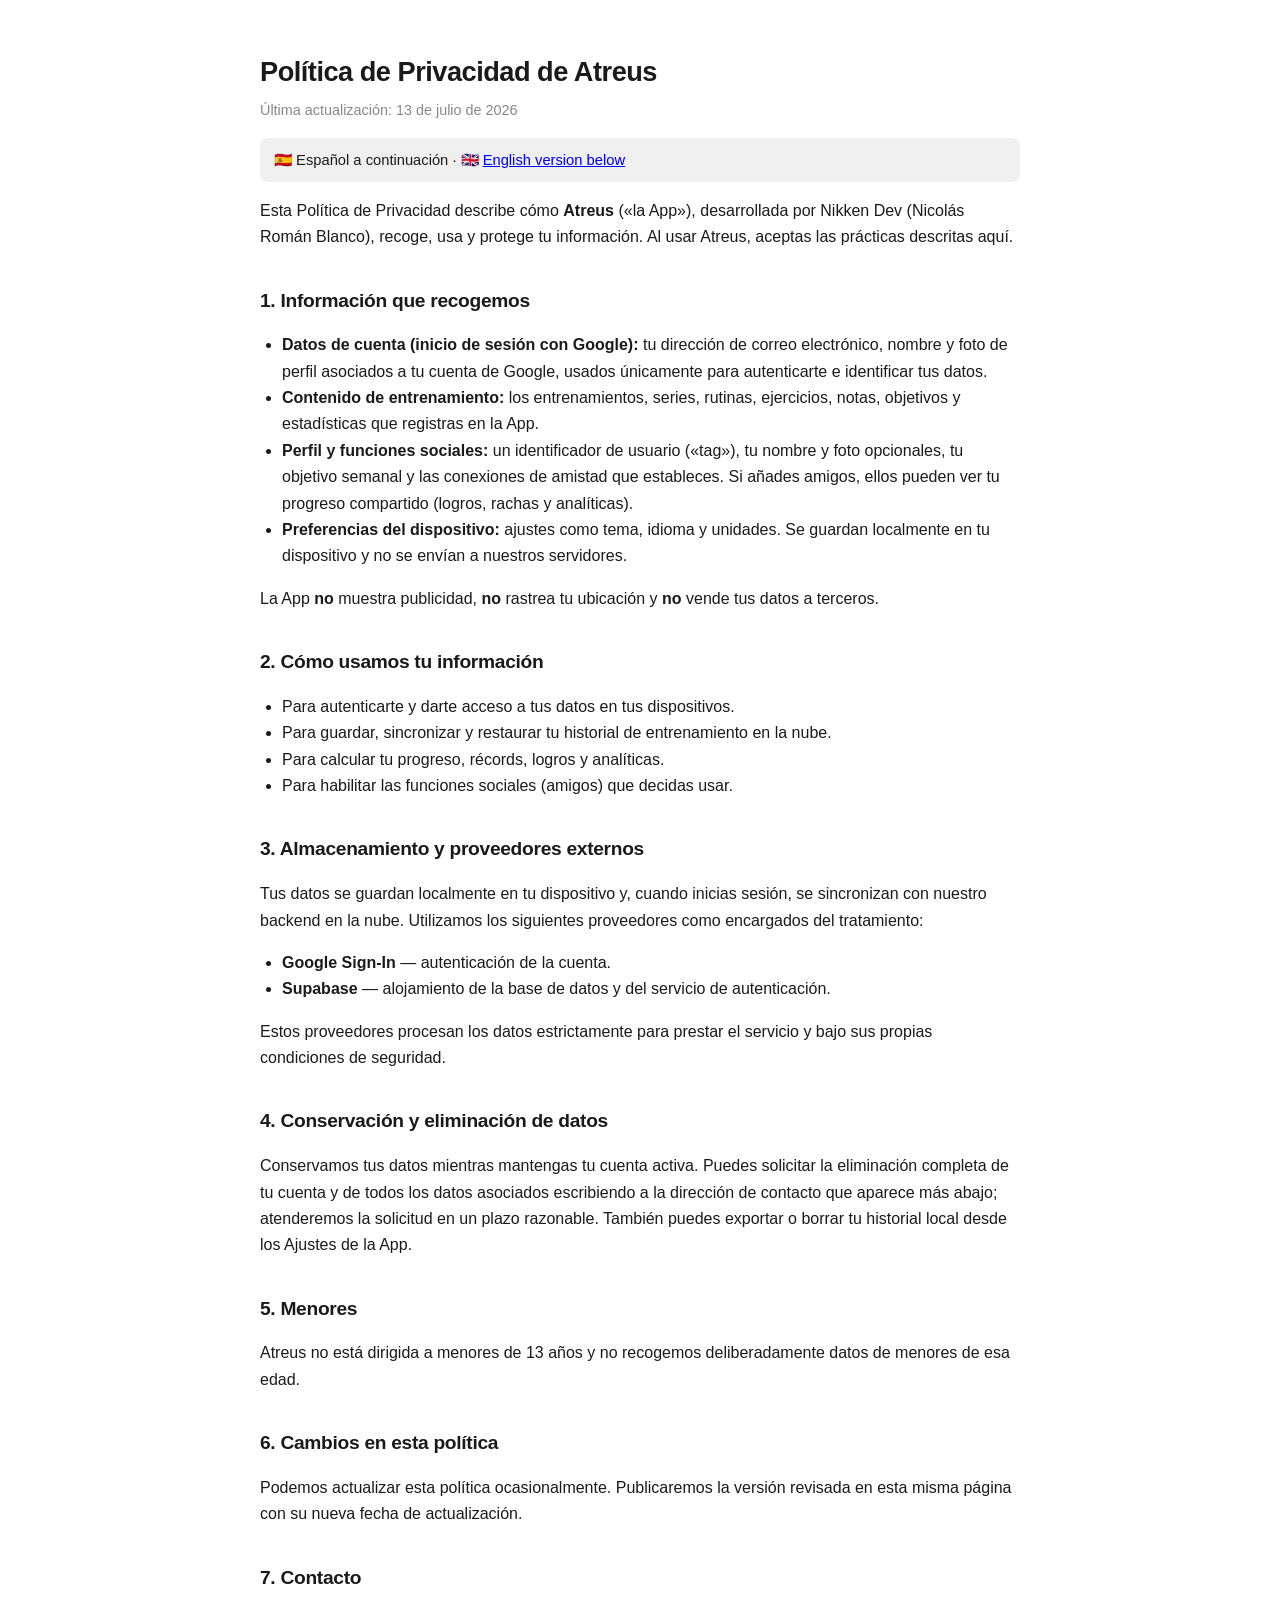
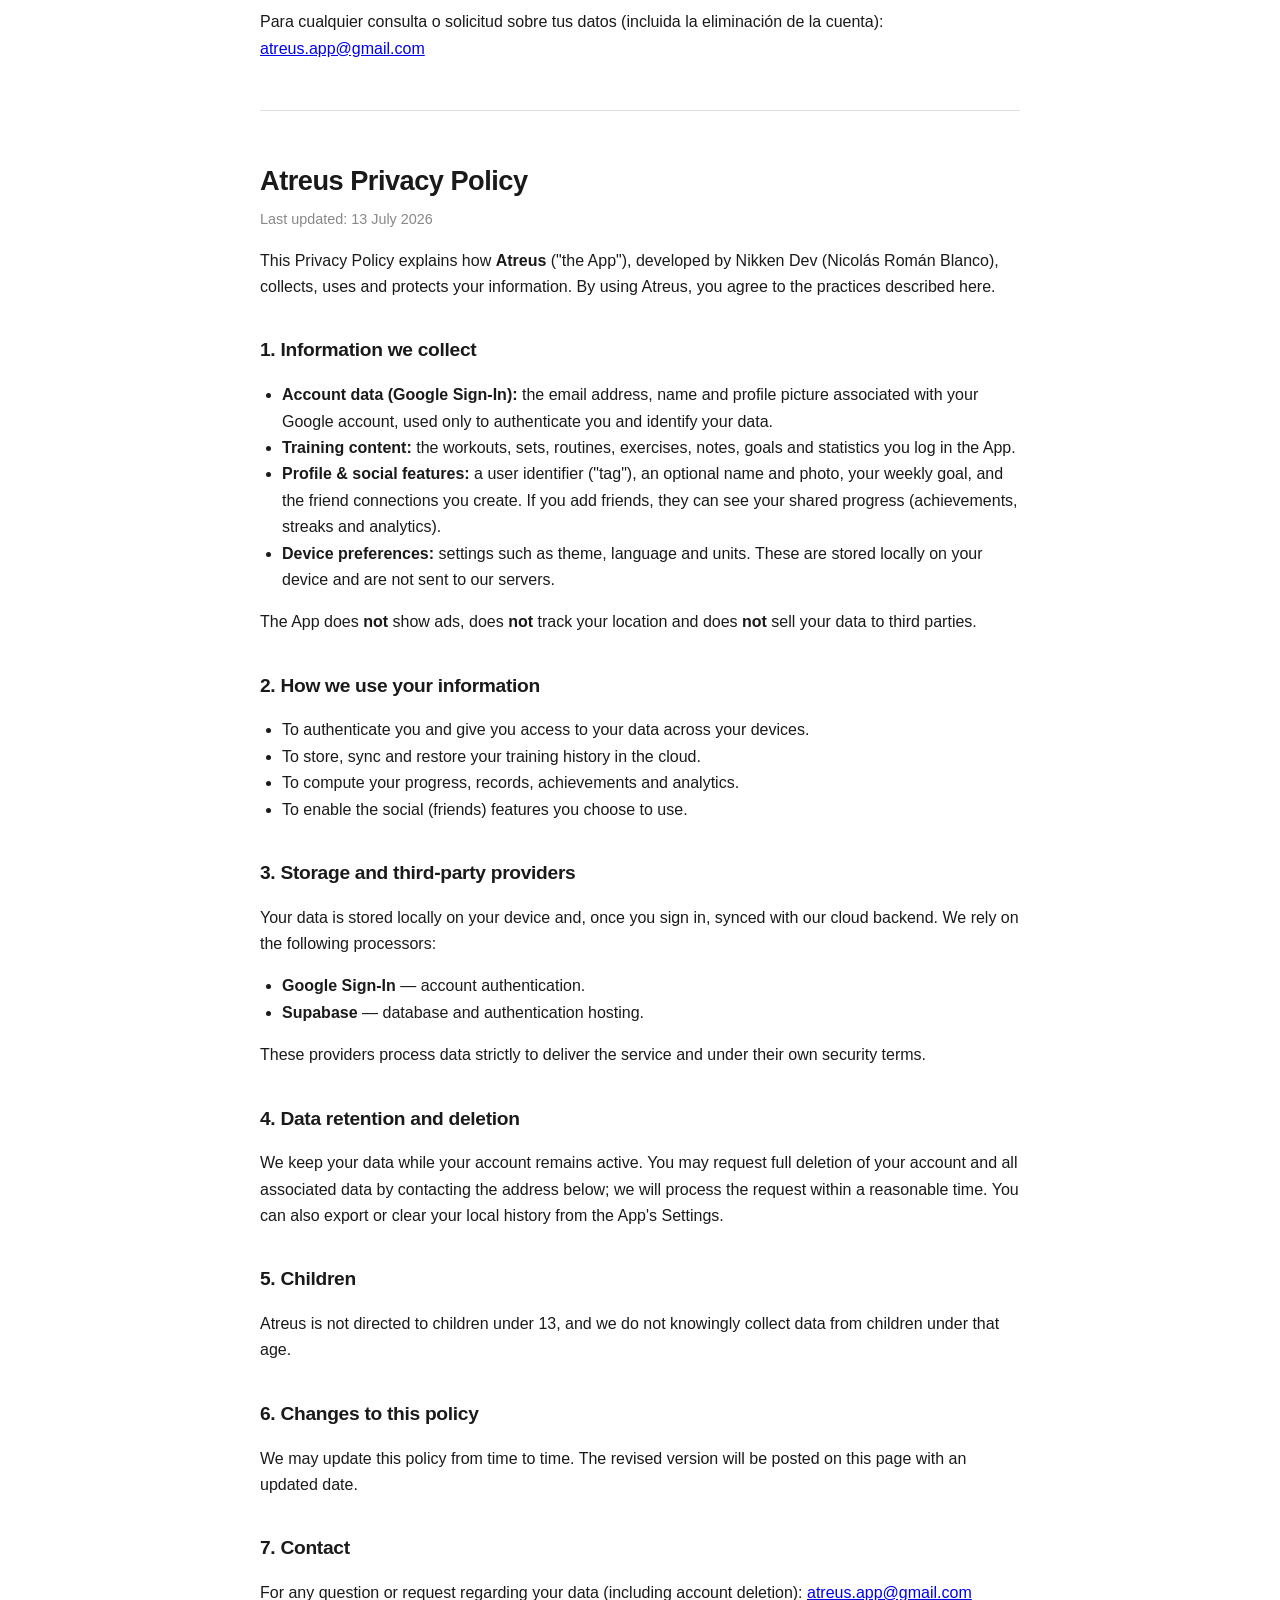
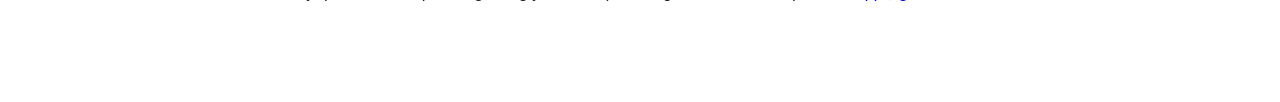
==== index.html @ 965fea2b "Add Atreus privacy policy Co-Authored-By: Claude Opus 4.8 <noreply@anthropic.com>" ====
<!DOCTYPE html>
<html lang="es">
<head>
<meta charset="utf-8">
<meta name="viewport" content="width=device-width, initial-scale=1">
<title>Atreus — Política de Privacidad / Privacy Policy</title>
<style>
  :root { color-scheme: light dark; }
  body {
    font-family: -apple-system, BlinkMacSystemFont, "Segoe UI", Roboto, Helvetica, Arial, sans-serif;
    max-width: 760px; margin: 0 auto; padding: 32px 20px 80px;
    line-height: 1.65; color: #1a1a1a; background: #ffffff;
  }
  @media (prefers-color-scheme: dark) {
    body { color: #e6e6e6; background: #141414; }
    a { color: #7ab8ff; }
    hr { border-color: #333; }
  }
  h1 { font-size: 1.7rem; letter-spacing: -0.5px; margin-bottom: 4px; }
  h2 { font-size: 1.2rem; margin-top: 34px; letter-spacing: -0.3px; }
  .meta { color: #888; font-size: 0.9rem; margin-top: 0; }
  .lang-note { background: rgba(127,127,127,0.12); padding: 10px 14px; border-radius: 8px; font-size: 0.92rem; }
  hr { border: none; border-top: 1px solid #e2e2e2; margin: 48px 0; }
  ul { padding-left: 22px; }
  code { background: rgba(127,127,127,0.15); padding: 1px 5px; border-radius: 4px; font-size: 0.9em; }
</style>
</head>
<body>

<!-- ================= ESPAÑOL ================= -->
<h1>Política de Privacidad de Atreus</h1>
<p class="meta">Última actualización: 13 de julio de 2026</p>

<p class="lang-note">🇪🇸 Español a continuación · 🇬🇧 <a href="#english">English version below</a></p>

<p>Esta Política de Privacidad describe cómo <strong>Atreus</strong> («la App»), desarrollada por
Nikken Dev (Nicolás Román Blanco), recoge, usa y protege tu información. Al usar Atreus, aceptas
las prácticas descritas aquí.</p>

<h2>1. Información que recogemos</h2>
<ul>
  <li><strong>Datos de cuenta (inicio de sesión con Google):</strong> tu dirección de correo electrónico,
      nombre y foto de perfil asociados a tu cuenta de Google, usados únicamente para autenticarte
      e identificar tus datos.</li>
  <li><strong>Contenido de entrenamiento:</strong> los entrenamientos, series, rutinas, ejercicios,
      notas, objetivos y estadísticas que registras en la App.</li>
  <li><strong>Perfil y funciones sociales:</strong> un identificador de usuario («tag»), tu nombre y foto
      opcionales, tu objetivo semanal y las conexiones de amistad que estableces. Si añades amigos,
      ellos pueden ver tu progreso compartido (logros, rachas y analíticas).</li>
  <li><strong>Preferencias del dispositivo:</strong> ajustes como tema, idioma y unidades. Se guardan
      localmente en tu dispositivo y no se envían a nuestros servidores.</li>
</ul>
<p>La App <strong>no</strong> muestra publicidad, <strong>no</strong> rastrea tu ubicación y <strong>no</strong>
vende tus datos a terceros.</p>

<h2>2. Cómo usamos tu información</h2>
<ul>
  <li>Para autenticarte y darte acceso a tus datos en tus dispositivos.</li>
  <li>Para guardar, sincronizar y restaurar tu historial de entrenamiento en la nube.</li>
  <li>Para calcular tu progreso, récords, logros y analíticas.</li>
  <li>Para habilitar las funciones sociales (amigos) que decidas usar.</li>
</ul>

<h2>3. Almacenamiento y proveedores externos</h2>
<p>Tus datos se guardan localmente en tu dispositivo y, cuando inicias sesión, se sincronizan con
nuestro backend en la nube. Utilizamos los siguientes proveedores como encargados del tratamiento:</p>
<ul>
  <li><strong>Google Sign-In</strong> — autenticación de la cuenta.</li>
  <li><strong>Supabase</strong> — alojamiento de la base de datos y del servicio de autenticación.</li>
</ul>
<p>Estos proveedores procesan los datos estrictamente para prestar el servicio y bajo sus propias
condiciones de seguridad.</p>

<h2>4. Conservación y eliminación de datos</h2>
<p>Conservamos tus datos mientras mantengas tu cuenta activa. Puedes solicitar la eliminación completa
de tu cuenta y de todos los datos asociados escribiendo a la dirección de contacto que aparece más abajo;
atenderemos la solicitud en un plazo razonable. También puedes exportar o borrar tu historial local
desde los Ajustes de la App.</p>

<h2>5. Menores</h2>
<p>Atreus no está dirigida a menores de 13 años y no recogemos deliberadamente datos de menores de esa edad.</p>

<h2>6. Cambios en esta política</h2>
<p>Podemos actualizar esta política ocasionalmente. Publicaremos la versión revisada en esta misma
página con su nueva fecha de actualización.</p>

<h2>7. Contacto</h2>
<p>Para cualquier consulta o solicitud sobre tus datos (incluida la eliminación de la cuenta):
<a href="mailto:atreus.app@gmail.com">atreus.app@gmail.com</a></p>

<hr>

<!-- ================= ENGLISH ================= -->
<h1 id="english">Atreus Privacy Policy</h1>
<p class="meta">Last updated: 13 July 2026</p>

<p>This Privacy Policy explains how <strong>Atreus</strong> ("the App"), developed by
Nikken Dev (Nicolás Román Blanco), collects, uses and protects your information. By using Atreus,
you agree to the practices described here.</p>

<h2>1. Information we collect</h2>
<ul>
  <li><strong>Account data (Google Sign-In):</strong> the email address, name and profile picture
      associated with your Google account, used only to authenticate you and identify your data.</li>
  <li><strong>Training content:</strong> the workouts, sets, routines, exercises, notes, goals and
      statistics you log in the App.</li>
  <li><strong>Profile &amp; social features:</strong> a user identifier ("tag"), an optional name and photo,
      your weekly goal, and the friend connections you create. If you add friends, they can see your
      shared progress (achievements, streaks and analytics).</li>
  <li><strong>Device preferences:</strong> settings such as theme, language and units. These are stored
      locally on your device and are not sent to our servers.</li>
</ul>
<p>The App does <strong>not</strong> show ads, does <strong>not</strong> track your location and does
<strong>not</strong> sell your data to third parties.</p>

<h2>2. How we use your information</h2>
<ul>
  <li>To authenticate you and give you access to your data across your devices.</li>
  <li>To store, sync and restore your training history in the cloud.</li>
  <li>To compute your progress, records, achievements and analytics.</li>
  <li>To enable the social (friends) features you choose to use.</li>
</ul>

<h2>3. Storage and third-party providers</h2>
<p>Your data is stored locally on your device and, once you sign in, synced with our cloud backend.
We rely on the following processors:</p>
<ul>
  <li><strong>Google Sign-In</strong> — account authentication.</li>
  <li><strong>Supabase</strong> — database and authentication hosting.</li>
</ul>
<p>These providers process data strictly to deliver the service and under their own security terms.</p>

<h2>4. Data retention and deletion</h2>
<p>We keep your data while your account remains active. You may request full deletion of your account
and all associated data by contacting the address below; we will process the request within a reasonable
time. You can also export or clear your local history from the App's Settings.</p>

<h2>5. Children</h2>
<p>Atreus is not directed to children under 13, and we do not knowingly collect data from children under that age.</p>

<h2>6. Changes to this policy</h2>
<p>We may update this policy from time to time. The revised version will be posted on this page with an
updated date.</p>

<h2>7. Contact</h2>
<p>For any question or request regarding your data (including account deletion):
<a href="mailto:atreus.app@gmail.com">atreus.app@gmail.com</a></p>

</body>
</html>
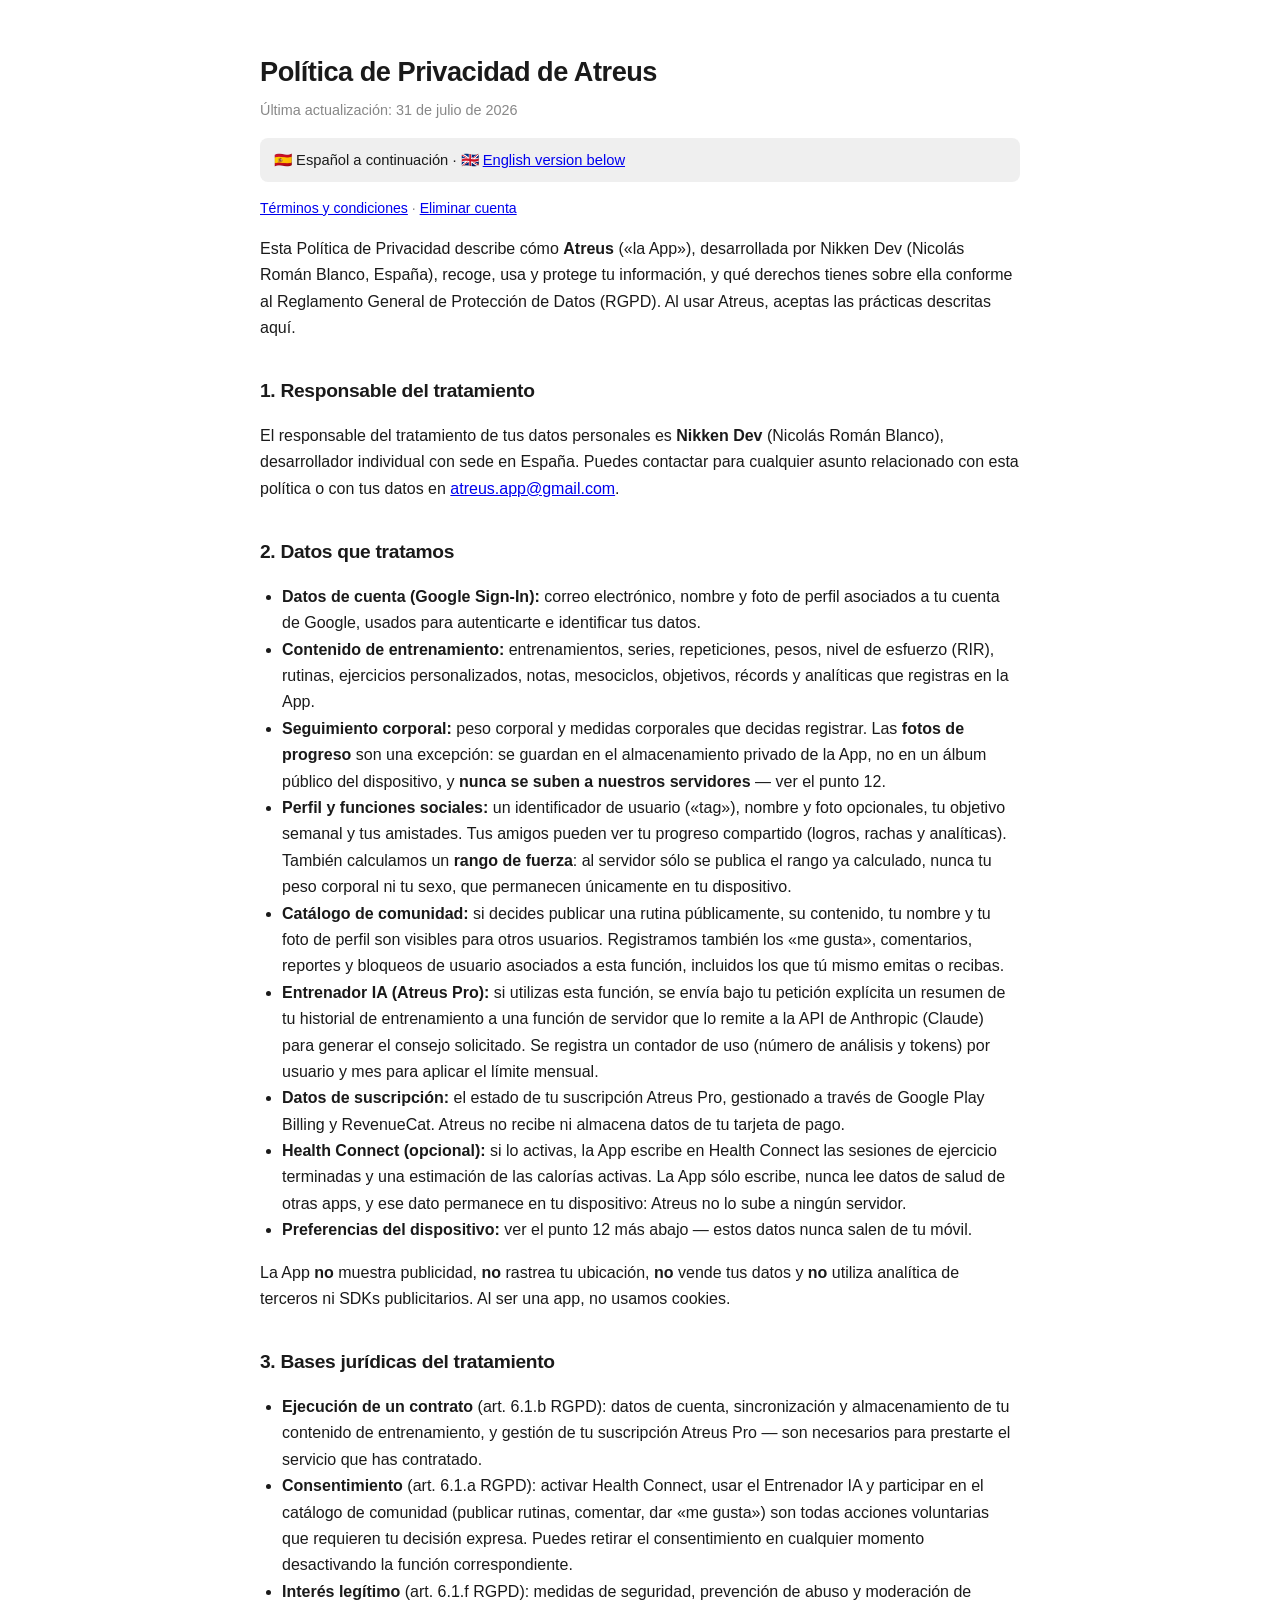
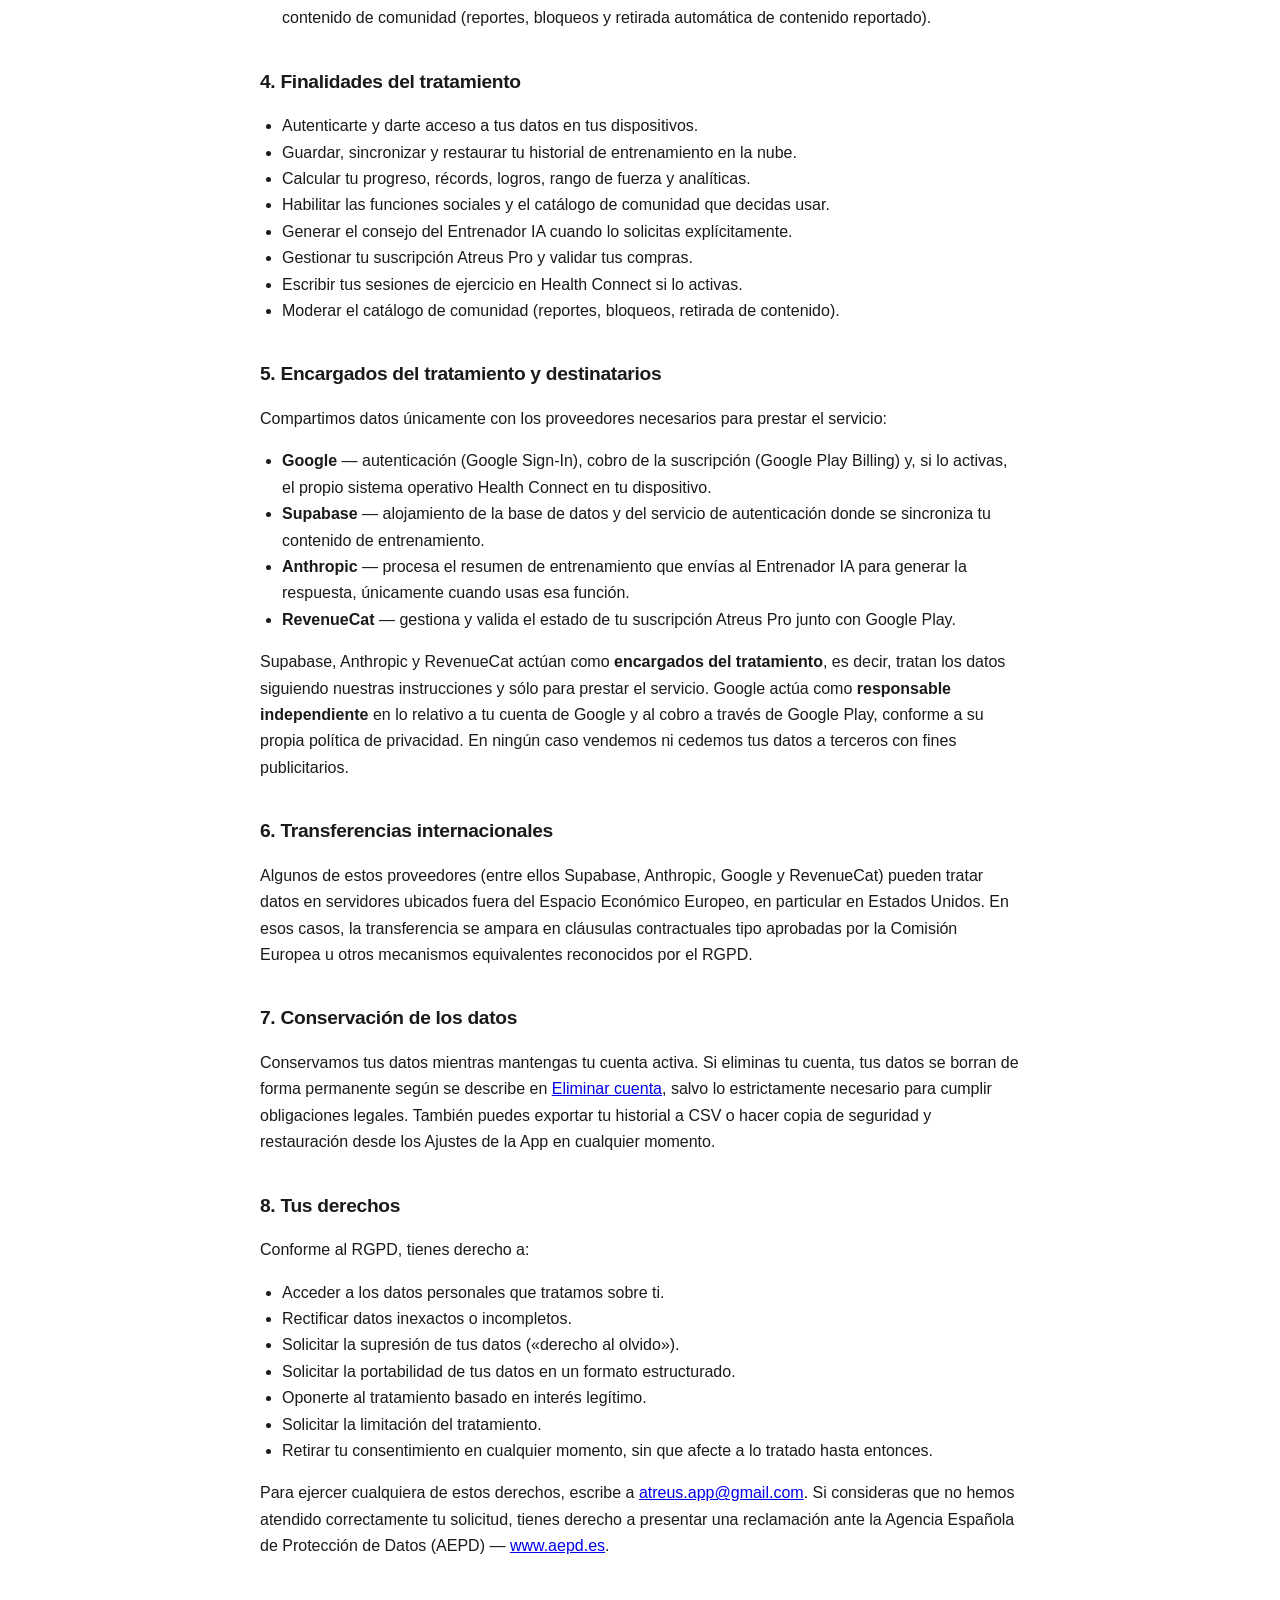
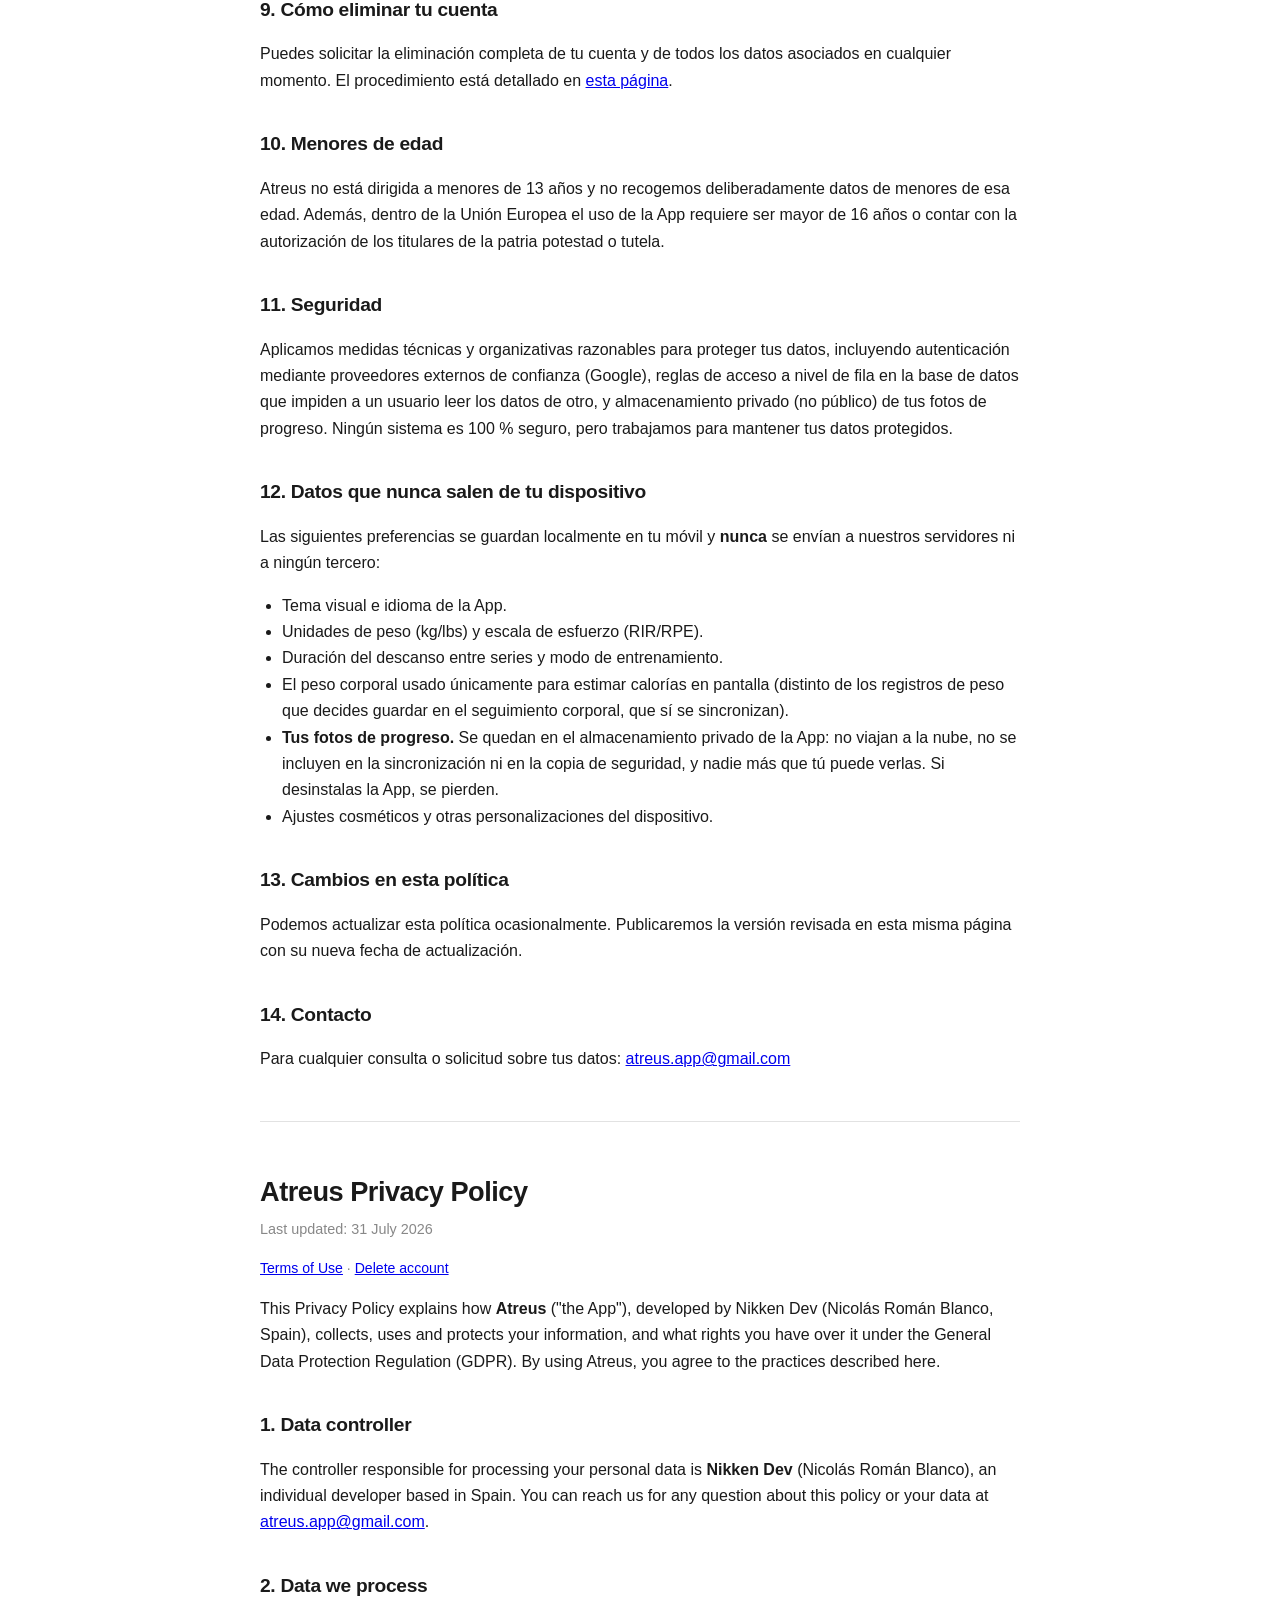
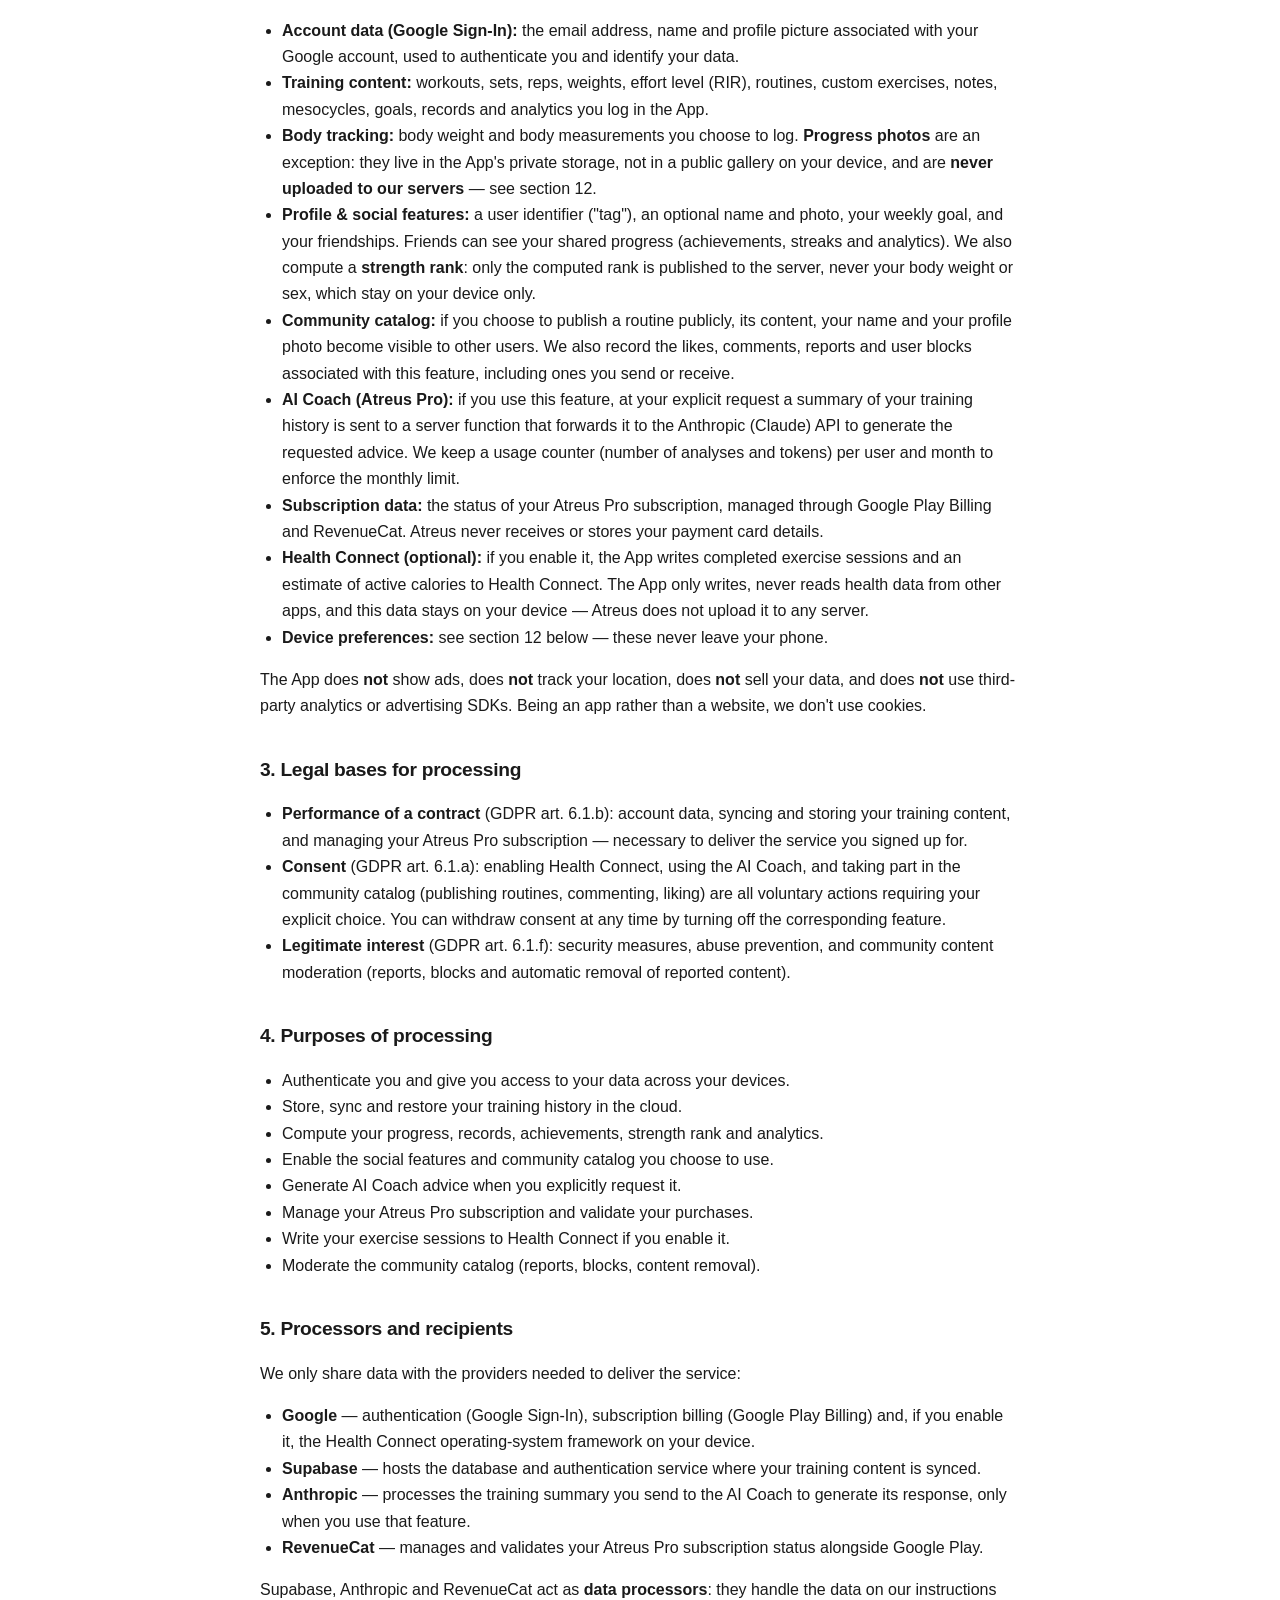
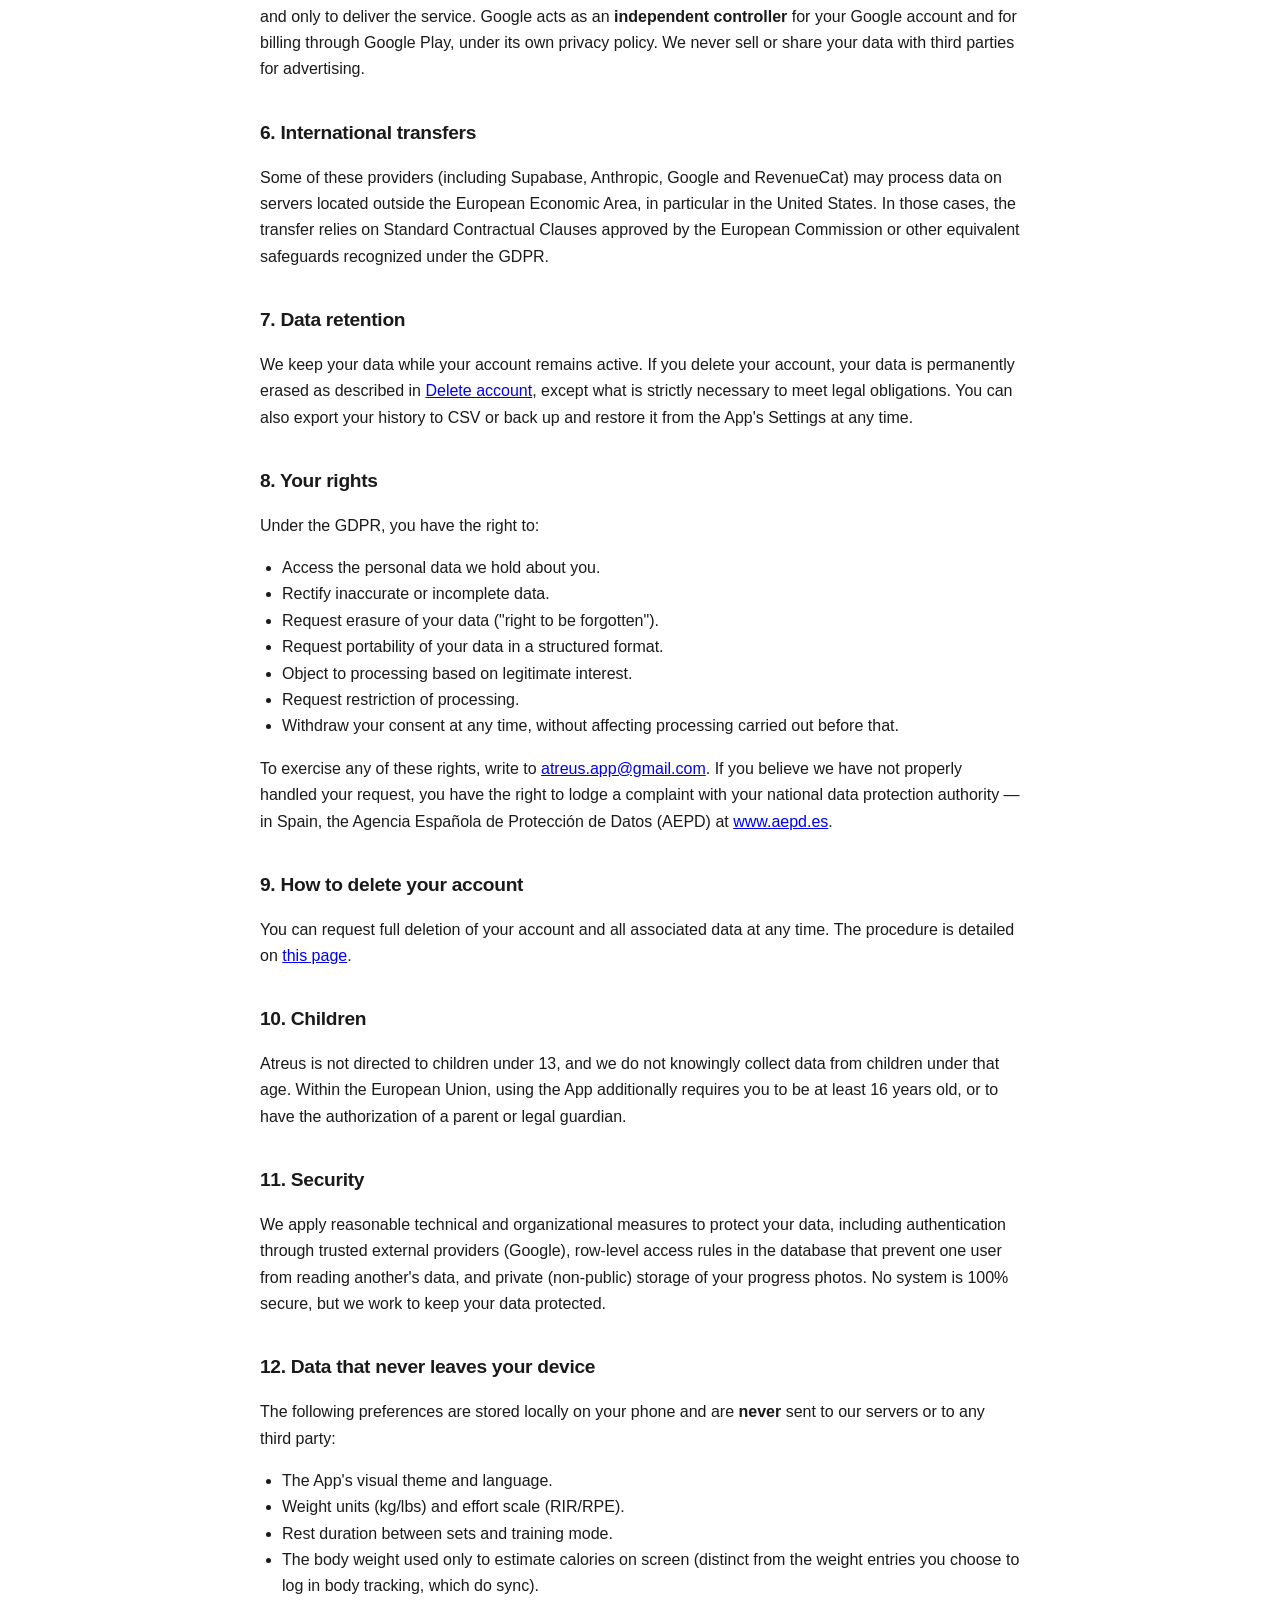
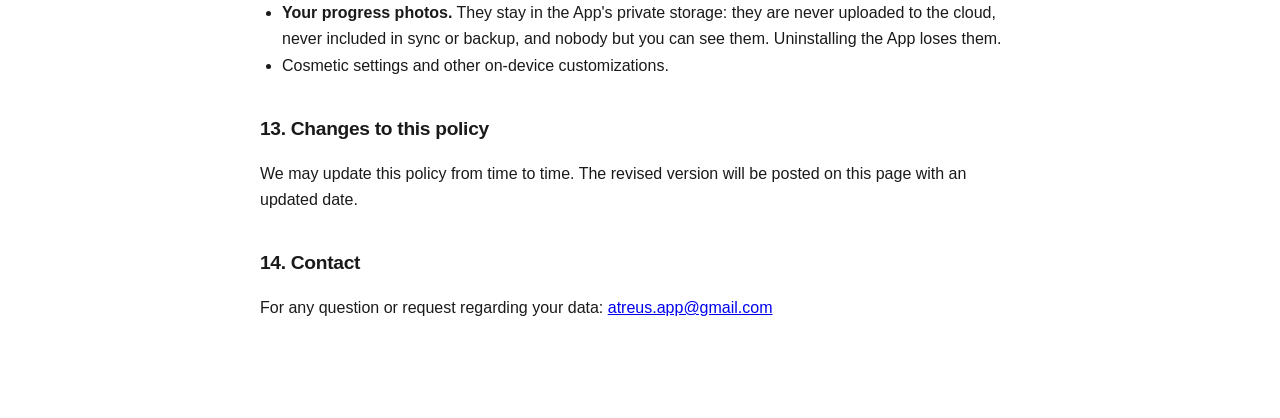
==== commit a36770e7: "Actualizar política y publicar términos y condiciones La política de privacidad describía una versió" ====
--- a/index.html
+++ b/index.html
@@ -1,150 +1,551 @@
-<!DOCTYPE html>
+<!doctype html>
 <html lang="es">
-<head>
-<meta charset="utf-8">
-<meta name="viewport" content="width=device-width, initial-scale=1">
-<title>Atreus — Política de Privacidad / Privacy Policy</title>
-<style>
-  :root { color-scheme: light dark; }
-  body {
-    font-family: -apple-system, BlinkMacSystemFont, "Segoe UI", Roboto, Helvetica, Arial, sans-serif;
-    max-width: 760px; margin: 0 auto; padding: 32px 20px 80px;
-    line-height: 1.65; color: #1a1a1a; background: #ffffff;
-  }
-  @media (prefers-color-scheme: dark) {
-    body { color: #e6e6e6; background: #141414; }
-    a { color: #7ab8ff; }
-    hr { border-color: #333; }
-  }
-  h1 { font-size: 1.7rem; letter-spacing: -0.5px; margin-bottom: 4px; }
-  h2 { font-size: 1.2rem; margin-top: 34px; letter-spacing: -0.3px; }
-  .meta { color: #888; font-size: 0.9rem; margin-top: 0; }
-  .lang-note { background: rgba(127,127,127,0.12); padding: 10px 14px; border-radius: 8px; font-size: 0.92rem; }
-  hr { border: none; border-top: 1px solid #e2e2e2; margin: 48px 0; }
-  ul { padding-left: 22px; }
-  code { background: rgba(127,127,127,0.15); padding: 1px 5px; border-radius: 4px; font-size: 0.9em; }
-</style>
-</head>
-<body>
-
-<!-- ================= ESPAÑOL ================= -->
-<h1>Política de Privacidad de Atreus</h1>
-<p class="meta">Última actualización: 13 de julio de 2026</p>
-
-<p class="lang-note">🇪🇸 Español a continuación · 🇬🇧 <a href="#english">English version below</a></p>
-
-<p>Esta Política de Privacidad describe cómo <strong>Atreus</strong> («la App»), desarrollada por
-Nikken Dev (Nicolás Román Blanco), recoge, usa y protege tu información. Al usar Atreus, aceptas
-las prácticas descritas aquí.</p>
-
-<h2>1. Información que recogemos</h2>
-<ul>
-  <li><strong>Datos de cuenta (inicio de sesión con Google):</strong> tu dirección de correo electrónico,
-      nombre y foto de perfil asociados a tu cuenta de Google, usados únicamente para autenticarte
-      e identificar tus datos.</li>
-  <li><strong>Contenido de entrenamiento:</strong> los entrenamientos, series, rutinas, ejercicios,
-      notas, objetivos y estadísticas que registras en la App.</li>
-  <li><strong>Perfil y funciones sociales:</strong> un identificador de usuario («tag»), tu nombre y foto
-      opcionales, tu objetivo semanal y las conexiones de amistad que estableces. Si añades amigos,
-      ellos pueden ver tu progreso compartido (logros, rachas y analíticas).</li>
-  <li><strong>Preferencias del dispositivo:</strong> ajustes como tema, idioma y unidades. Se guardan
-      localmente en tu dispositivo y no se envían a nuestros servidores.</li>
-</ul>
-<p>La App <strong>no</strong> muestra publicidad, <strong>no</strong> rastrea tu ubicación y <strong>no</strong>
-vende tus datos a terceros.</p>
-
-<h2>2. Cómo usamos tu información</h2>
-<ul>
-  <li>Para autenticarte y darte acceso a tus datos en tus dispositivos.</li>
-  <li>Para guardar, sincronizar y restaurar tu historial de entrenamiento en la nube.</li>
-  <li>Para calcular tu progreso, récords, logros y analíticas.</li>
-  <li>Para habilitar las funciones sociales (amigos) que decidas usar.</li>
-</ul>
-
-<h2>3. Almacenamiento y proveedores externos</h2>
-<p>Tus datos se guardan localmente en tu dispositivo y, cuando inicias sesión, se sincronizan con
-nuestro backend en la nube. Utilizamos los siguientes proveedores como encargados del tratamiento:</p>
-<ul>
-  <li><strong>Google Sign-In</strong> — autenticación de la cuenta.</li>
-  <li><strong>Supabase</strong> — alojamiento de la base de datos y del servicio de autenticación.</li>
-</ul>
-<p>Estos proveedores procesan los datos estrictamente para prestar el servicio y bajo sus propias
-condiciones de seguridad.</p>
-
-<h2>4. Conservación y eliminación de datos</h2>
-<p>Conservamos tus datos mientras mantengas tu cuenta activa. Puedes solicitar la eliminación completa
-de tu cuenta y de todos los datos asociados escribiendo a la dirección de contacto que aparece más abajo;
-atenderemos la solicitud en un plazo razonable. También puedes exportar o borrar tu historial local
-desde los Ajustes de la App.</p>
-
-<h2>5. Menores</h2>
-<p>Atreus no está dirigida a menores de 13 años y no recogemos deliberadamente datos de menores de esa edad.</p>
-
-<h2>6. Cambios en esta política</h2>
-<p>Podemos actualizar esta política ocasionalmente. Publicaremos la versión revisada en esta misma
-página con su nueva fecha de actualización.</p>
-
-<h2>7. Contacto</h2>
-<p>Para cualquier consulta o solicitud sobre tus datos (incluida la eliminación de la cuenta):
-<a href="mailto:atreus.app@gmail.com">atreus.app@gmail.com</a></p>
-
-<hr>
-
-<!-- ================= ENGLISH ================= -->
-<h1 id="english">Atreus Privacy Policy</h1>
-<p class="meta">Last updated: 13 July 2026</p>
-
-<p>This Privacy Policy explains how <strong>Atreus</strong> ("the App"), developed by
-Nikken Dev (Nicolás Román Blanco), collects, uses and protects your information. By using Atreus,
-you agree to the practices described here.</p>
-
-<h2>1. Information we collect</h2>
-<ul>
-  <li><strong>Account data (Google Sign-In):</strong> the email address, name and profile picture
-      associated with your Google account, used only to authenticate you and identify your data.</li>
-  <li><strong>Training content:</strong> the workouts, sets, routines, exercises, notes, goals and
-      statistics you log in the App.</li>
-  <li><strong>Profile &amp; social features:</strong> a user identifier ("tag"), an optional name and photo,
-      your weekly goal, and the friend connections you create. If you add friends, they can see your
-      shared progress (achievements, streaks and analytics).</li>
-  <li><strong>Device preferences:</strong> settings such as theme, language and units. These are stored
-      locally on your device and are not sent to our servers.</li>
-</ul>
-<p>The App does <strong>not</strong> show ads, does <strong>not</strong> track your location and does
-<strong>not</strong> sell your data to third parties.</p>
-
-<h2>2. How we use your information</h2>
-<ul>
-  <li>To authenticate you and give you access to your data across your devices.</li>
-  <li>To store, sync and restore your training history in the cloud.</li>
-  <li>To compute your progress, records, achievements and analytics.</li>
-  <li>To enable the social (friends) features you choose to use.</li>
-</ul>
-
-<h2>3. Storage and third-party providers</h2>
-<p>Your data is stored locally on your device and, once you sign in, synced with our cloud backend.
-We rely on the following processors:</p>
-<ul>
-  <li><strong>Google Sign-In</strong> — account authentication.</li>
-  <li><strong>Supabase</strong> — database and authentication hosting.</li>
-</ul>
-<p>These providers process data strictly to deliver the service and under their own security terms.</p>
-
-<h2>4. Data retention and deletion</h2>
-<p>We keep your data while your account remains active. You may request full deletion of your account
-and all associated data by contacting the address below; we will process the request within a reasonable
-time. You can also export or clear your local history from the App's Settings.</p>
-
-<h2>5. Children</h2>
-<p>Atreus is not directed to children under 13, and we do not knowingly collect data from children under that age.</p>
-
-<h2>6. Changes to this policy</h2>
-<p>We may update this policy from time to time. The revised version will be posted on this page with an
-updated date.</p>
-
-<h2>7. Contact</h2>
-<p>For any question or request regarding your data (including account deletion):
-<a href="mailto:atreus.app@gmail.com">atreus.app@gmail.com</a></p>
-
-</body>
+  <head>
+    <meta charset="utf-8" />
+    <meta name="viewport" content="width=device-width, initial-scale=1" />
+    <title>Atreus — Política de Privacidad / Privacy Policy</title>
+    <style>
+      :root {
+        color-scheme: light dark;
+      }
+      body {
+        font-family:
+          -apple-system, BlinkMacSystemFont, 'Segoe UI', Roboto, Helvetica, Arial, sans-serif;
+        max-width: 760px;
+        margin: 0 auto;
+        padding: 32px 20px 80px;
+        line-height: 1.65;
+        color: #1a1a1a;
+        background: #ffffff;
+      }
+      @media (prefers-color-scheme: dark) {
+        body {
+          color: #e6e6e6;
+          background: #141414;
+        }
+        a {
+          color: #7ab8ff;
+        }
+        hr {
+          border-color: #333;
+        }
+      }
+      h1 {
+        font-size: 1.7rem;
+        letter-spacing: -0.5px;
+        margin-bottom: 4px;
+      }
+      h2 {
+        font-size: 1.2rem;
+        margin-top: 34px;
+        letter-spacing: -0.3px;
+      }
+      .meta {
+        color: #888;
+        font-size: 0.9rem;
+        margin-top: 0;
+      }
+      .lang-note {
+        background: rgba(127, 127, 127, 0.12);
+        padding: 10px 14px;
+        border-radius: 8px;
+        font-size: 0.92rem;
+      }
+      .nav-links {
+        font-size: 0.88rem;
+        color: #888;
+        margin-top: 10px;
+      }
+      hr {
+        border: none;
+        border-top: 1px solid #e2e2e2;
+        margin: 48px 0;
+      }
+      ul {
+        padding-left: 22px;
+      }
+      code {
+        background: rgba(127, 127, 127, 0.15);
+        padding: 1px 5px;
+        border-radius: 4px;
+        font-size: 0.9em;
+      }
+    </style>
+  </head>
+  <body>
+    <!-- ================= ESPAÑOL ================= -->
+    <h1>Política de Privacidad de Atreus</h1>
+    <p class="meta">Última actualización: 31 de julio de 2026</p>
+
+    <p class="lang-note">
+      🇪🇸 Español a continuación · 🇬🇧 <a href="#english">English version below</a>
+    </p>
+    <p class="nav-links">
+      <a href="terms.html">Términos y condiciones</a> ·
+      <a href="delete-account.html">Eliminar cuenta</a>
+    </p>
+
+    <p>
+      Esta Política de Privacidad describe cómo <strong>Atreus</strong> («la App»), desarrollada por
+      Nikken Dev (Nicolás Román Blanco, España), recoge, usa y protege tu información, y qué
+      derechos tienes sobre ella conforme al Reglamento General de Protección de Datos (RGPD). Al
+      usar Atreus, aceptas las prácticas descritas aquí.
+    </p>
+
+    <h2>1. Responsable del tratamiento</h2>
+    <p>
+      El responsable del tratamiento de tus datos personales es <strong>Nikken Dev</strong>
+      (Nicolás Román Blanco), desarrollador individual con sede en España. Puedes contactar para
+      cualquier asunto relacionado con esta política o con tus datos en
+      <a href="mailto:atreus.app@gmail.com">atreus.app@gmail.com</a>.
+    </p>
+
+    <h2>2. Datos que tratamos</h2>
+    <ul>
+      <li>
+        <strong>Datos de cuenta (Google Sign-In):</strong> correo electrónico, nombre y foto de
+        perfil asociados a tu cuenta de Google, usados para autenticarte e identificar tus datos.
+      </li>
+      <li>
+        <strong>Contenido de entrenamiento:</strong> entrenamientos, series, repeticiones, pesos,
+        nivel de esfuerzo (RIR), rutinas, ejercicios personalizados, notas, mesociclos, objetivos,
+        récords y analíticas que registras en la App.
+      </li>
+      <li>
+        <strong>Seguimiento corporal:</strong> peso corporal y medidas corporales que decidas
+        registrar. Las <strong>fotos de progreso</strong> son una excepción: se guardan en el
+        almacenamiento privado de la App, no en un álbum público del dispositivo, y
+        <strong>nunca se suben a nuestros servidores</strong> — ver el punto 12.
+      </li>
+      <li>
+        <strong>Perfil y funciones sociales:</strong> un identificador de usuario («tag»), nombre y
+        foto opcionales, tu objetivo semanal y tus amistades. Tus amigos pueden ver tu progreso
+        compartido (logros, rachas y analíticas). También calculamos un
+        <strong>rango de fuerza</strong>: al servidor sólo se publica el rango ya calculado, nunca
+        tu peso corporal ni tu sexo, que permanecen únicamente en tu dispositivo.
+      </li>
+      <li>
+        <strong>Catálogo de comunidad:</strong> si decides publicar una rutina públicamente, su
+        contenido, tu nombre y tu foto de perfil son visibles para otros usuarios. Registramos
+        también los «me gusta», comentarios, reportes y bloqueos de usuario asociados a esta
+        función, incluidos los que tú mismo emitas o recibas.
+      </li>
+      <li>
+        <strong>Entrenador IA (Atreus Pro):</strong> si utilizas esta función, se envía bajo tu
+        petición explícita un resumen de tu historial de entrenamiento a una función de servidor que
+        lo remite a la API de Anthropic (Claude) para generar el consejo solicitado. Se registra un
+        contador de uso (número de análisis y tokens) por usuario y mes para aplicar el límite
+        mensual.
+      </li>
+      <li>
+        <strong>Datos de suscripción:</strong> el estado de tu suscripción Atreus Pro, gestionado a
+        través de Google Play Billing y RevenueCat. Atreus no recibe ni almacena datos de tu tarjeta
+        de pago.
+      </li>
+      <li>
+        <strong>Health Connect (opcional):</strong> si lo activas, la App escribe en Health Connect
+        las sesiones de ejercicio terminadas y una estimación de las calorías activas. La App sólo
+        escribe, nunca lee datos de salud de otras apps, y ese dato permanece en tu dispositivo:
+        Atreus no lo sube a ningún servidor.
+      </li>
+      <li>
+        <strong>Preferencias del dispositivo:</strong> ver el punto 12 más abajo — estos datos nunca
+        salen de tu móvil.
+      </li>
+    </ul>
+    <p>
+      La App <strong>no</strong> muestra publicidad, <strong>no</strong> rastrea tu ubicación,
+      <strong>no</strong> vende tus datos y <strong>no</strong> utiliza analítica de terceros ni
+      SDKs publicitarios. Al ser una app, no usamos cookies.
+    </p>
+
+    <h2>3. Bases jurídicas del tratamiento</h2>
+    <ul>
+      <li>
+        <strong>Ejecución de un contrato</strong> (art. 6.1.b RGPD): datos de cuenta, sincronización
+        y almacenamiento de tu contenido de entrenamiento, y gestión de tu suscripción Atreus Pro —
+        son necesarios para prestarte el servicio que has contratado.
+      </li>
+      <li>
+        <strong>Consentimiento</strong> (art. 6.1.a RGPD): activar Health Connect, usar el
+        Entrenador IA y participar en el catálogo de comunidad (publicar rutinas, comentar, dar «me
+        gusta») son todas acciones voluntarias que requieren tu decisión expresa. Puedes retirar el
+        consentimiento en cualquier momento desactivando la función correspondiente.
+      </li>
+      <li>
+        <strong>Interés legítimo</strong> (art. 6.1.f RGPD): medidas de seguridad, prevención de
+        abuso y moderación de contenido de comunidad (reportes, bloqueos y retirada automática de
+        contenido reportado).
+      </li>
+    </ul>
+
+    <h2>4. Finalidades del tratamiento</h2>
+    <ul>
+      <li>Autenticarte y darte acceso a tus datos en tus dispositivos.</li>
+      <li>Guardar, sincronizar y restaurar tu historial de entrenamiento en la nube.</li>
+      <li>Calcular tu progreso, récords, logros, rango de fuerza y analíticas.</li>
+      <li>Habilitar las funciones sociales y el catálogo de comunidad que decidas usar.</li>
+      <li>Generar el consejo del Entrenador IA cuando lo solicitas explícitamente.</li>
+      <li>Gestionar tu suscripción Atreus Pro y validar tus compras.</li>
+      <li>Escribir tus sesiones de ejercicio en Health Connect si lo activas.</li>
+      <li>Moderar el catálogo de comunidad (reportes, bloqueos, retirada de contenido).</li>
+    </ul>
+
+    <h2>5. Encargados del tratamiento y destinatarios</h2>
+    <p>Compartimos datos únicamente con los proveedores necesarios para prestar el servicio:</p>
+    <ul>
+      <li>
+        <strong>Google</strong> — autenticación (Google Sign-In), cobro de la suscripción (Google
+        Play Billing) y, si lo activas, el propio sistema operativo Health Connect en tu
+        dispositivo.
+      </li>
+      <li>
+        <strong>Supabase</strong> — alojamiento de la base de datos y del servicio de autenticación
+        donde se sincroniza tu contenido de entrenamiento.
+      </li>
+      <li>
+        <strong>Anthropic</strong> — procesa el resumen de entrenamiento que envías al Entrenador IA
+        para generar la respuesta, únicamente cuando usas esa función.
+      </li>
+      <li>
+        <strong>RevenueCat</strong> — gestiona y valida el estado de tu suscripción Atreus Pro junto
+        con Google Play.
+      </li>
+    </ul>
+    <p>
+      Supabase, Anthropic y RevenueCat actúan como <strong>encargados del tratamiento</strong>, es
+      decir, tratan los datos siguiendo nuestras instrucciones y sólo para prestar el servicio.
+      Google actúa como <strong>responsable independiente</strong> en lo relativo a tu cuenta de
+      Google y al cobro a través de Google Play, conforme a su propia política de privacidad. En
+      ningún caso vendemos ni cedemos tus datos a terceros con fines publicitarios.
+    </p>
+
+    <h2>6. Transferencias internacionales</h2>
+    <p>
+      Algunos de estos proveedores (entre ellos Supabase, Anthropic, Google y RevenueCat) pueden
+      tratar datos en servidores ubicados fuera del Espacio Económico Europeo, en particular en
+      Estados Unidos. En esos casos, la transferencia se ampara en cláusulas contractuales tipo
+      aprobadas por la Comisión Europea u otros mecanismos equivalentes reconocidos por el RGPD.
+    </p>
+
+    <h2>7. Conservación de los datos</h2>
+    <p>
+      Conservamos tus datos mientras mantengas tu cuenta activa. Si eliminas tu cuenta, tus datos se
+      borran de forma permanente según se describe en
+      <a href="delete-account.html">Eliminar cuenta</a>, salvo lo estrictamente necesario para
+      cumplir obligaciones legales. También puedes exportar tu historial a CSV o hacer copia de
+      seguridad y restauración desde los Ajustes de la App en cualquier momento.
+    </p>
+
+    <h2>8. Tus derechos</h2>
+    <p>Conforme al RGPD, tienes derecho a:</p>
+    <ul>
+      <li>Acceder a los datos personales que tratamos sobre ti.</li>
+      <li>Rectificar datos inexactos o incompletos.</li>
+      <li>Solicitar la supresión de tus datos («derecho al olvido»).</li>
+      <li>Solicitar la portabilidad de tus datos en un formato estructurado.</li>
+      <li>Oponerte al tratamiento basado en interés legítimo.</li>
+      <li>Solicitar la limitación del tratamiento.</li>
+      <li>
+        Retirar tu consentimiento en cualquier momento, sin que afecte a lo tratado hasta entonces.
+      </li>
+    </ul>
+    <p>
+      Para ejercer cualquiera de estos derechos, escribe a
+      <a href="mailto:atreus.app@gmail.com">atreus.app@gmail.com</a>. Si consideras que no hemos
+      atendido correctamente tu solicitud, tienes derecho a presentar una reclamación ante la
+      Agencia Española de Protección de Datos (AEPD) —
+      <a href="https://www.aepd.es" target="_blank" rel="noopener">www.aepd.es</a>.
+    </p>
+
+    <h2>9. Cómo eliminar tu cuenta</h2>
+    <p>
+      Puedes solicitar la eliminación completa de tu cuenta y de todos los datos asociados en
+      cualquier momento. El procedimiento está detallado en
+      <a href="delete-account.html">esta página</a>.
+    </p>
+
+    <h2>10. Menores de edad</h2>
+    <p>
+      Atreus no está dirigida a menores de 13 años y no recogemos deliberadamente datos de menores
+      de esa edad. Además, dentro de la Unión Europea el uso de la App requiere ser mayor de 16 años
+      o contar con la autorización de los titulares de la patria potestad o tutela.
+    </p>
+
+    <h2>11. Seguridad</h2>
+    <p>
+      Aplicamos medidas técnicas y organizativas razonables para proteger tus datos, incluyendo
+      autenticación mediante proveedores externos de confianza (Google), reglas de acceso a nivel de
+      fila en la base de datos que impiden a un usuario leer los datos de otro, y almacenamiento
+      privado (no público) de tus fotos de progreso. Ningún sistema es 100&nbsp;% seguro, pero
+      trabajamos para mantener tus datos protegidos.
+    </p>
+
+    <h2>12. Datos que nunca salen de tu dispositivo</h2>
+    <p>
+      Las siguientes preferencias se guardan localmente en tu móvil y <strong>nunca</strong> se
+      envían a nuestros servidores ni a ningún tercero:
+    </p>
+    <ul>
+      <li>Tema visual e idioma de la App.</li>
+      <li>Unidades de peso (kg/lbs) y escala de esfuerzo (RIR/RPE).</li>
+      <li>Duración del descanso entre series y modo de entrenamiento.</li>
+      <li>
+        El peso corporal usado únicamente para estimar calorías en pantalla (distinto de los
+        registros de peso que decides guardar en el seguimiento corporal, que sí se sincronizan).
+      </li>
+      <li>
+        <strong>Tus fotos de progreso.</strong> Se quedan en el almacenamiento privado de la App: no
+        viajan a la nube, no se incluyen en la sincronización ni en la copia de seguridad, y nadie
+        más que tú puede verlas. Si desinstalas la App, se pierden.
+      </li>
+      <li>Ajustes cosméticos y otras personalizaciones del dispositivo.</li>
+    </ul>
+
+    <h2>13. Cambios en esta política</h2>
+    <p>
+      Podemos actualizar esta política ocasionalmente. Publicaremos la versión revisada en esta
+      misma página con su nueva fecha de actualización.
+    </p>
+
+    <h2>14. Contacto</h2>
+    <p>
+      Para cualquier consulta o solicitud sobre tus datos:
+      <a href="mailto:atreus.app@gmail.com">atreus.app@gmail.com</a>
+    </p>
+
+    <hr />
+
+    <!-- ================= ENGLISH ================= -->
+    <h1 id="english">Atreus Privacy Policy</h1>
+    <p class="meta">Last updated: 31 July 2026</p>
+    <p class="nav-links">
+      <a href="terms.html">Terms of Use</a> ·
+      <a href="delete-account.html">Delete account</a>
+    </p>
+
+    <p>
+      This Privacy Policy explains how <strong>Atreus</strong> ("the App"), developed by Nikken Dev
+      (Nicolás Román Blanco, Spain), collects, uses and protects your information, and what rights
+      you have over it under the General Data Protection Regulation (GDPR). By using Atreus, you
+      agree to the practices described here.
+    </p>
+
+    <h2>1. Data controller</h2>
+    <p>
+      The controller responsible for processing your personal data is <strong>Nikken Dev</strong>
+      (Nicolás Román Blanco), an individual developer based in Spain. You can reach us for any
+      question about this policy or your data at
+      <a href="mailto:atreus.app@gmail.com">atreus.app@gmail.com</a>.
+    </p>
+
+    <h2>2. Data we process</h2>
+    <ul>
+      <li>
+        <strong>Account data (Google Sign-In):</strong> the email address, name and profile picture
+        associated with your Google account, used to authenticate you and identify your data.
+      </li>
+      <li>
+        <strong>Training content:</strong> workouts, sets, reps, weights, effort level (RIR),
+        routines, custom exercises, notes, mesocycles, goals, records and analytics you log in the
+        App.
+      </li>
+      <li>
+        <strong>Body tracking:</strong> body weight and body measurements you choose to log.
+        <strong>Progress photos</strong> are an exception: they live in the App's private storage,
+        not in a public gallery on your device, and are
+        <strong>never uploaded to our servers</strong> — see section 12.
+      </li>
+      <li>
+        <strong>Profile &amp; social features:</strong> a user identifier ("tag"), an optional name
+        and photo, your weekly goal, and your friendships. Friends can see your shared progress
+        (achievements, streaks and analytics). We also compute a <strong>strength rank</strong>:
+        only the computed rank is published to the server, never your body weight or sex, which stay
+        on your device only.
+      </li>
+      <li>
+        <strong>Community catalog:</strong> if you choose to publish a routine publicly, its
+        content, your name and your profile photo become visible to other users. We also record the
+        likes, comments, reports and user blocks associated with this feature, including ones you
+        send or receive.
+      </li>
+      <li>
+        <strong>AI Coach (Atreus Pro):</strong> if you use this feature, at your explicit request a
+        summary of your training history is sent to a server function that forwards it to the
+        Anthropic (Claude) API to generate the requested advice. We keep a usage counter (number of
+        analyses and tokens) per user and month to enforce the monthly limit.
+      </li>
+      <li>
+        <strong>Subscription data:</strong> the status of your Atreus Pro subscription, managed
+        through Google Play Billing and RevenueCat. Atreus never receives or stores your payment
+        card details.
+      </li>
+      <li>
+        <strong>Health Connect (optional):</strong> if you enable it, the App writes completed
+        exercise sessions and an estimate of active calories to Health Connect. The App only writes,
+        never reads health data from other apps, and this data stays on your device — Atreus does
+        not upload it to any server.
+      </li>
+      <li>
+        <strong>Device preferences:</strong> see section 12 below — these never leave your phone.
+      </li>
+    </ul>
+    <p>
+      The App does <strong>not</strong> show ads, does <strong>not</strong> track your location,
+      does <strong>not</strong> sell your data, and does <strong>not</strong> use third-party
+      analytics or advertising SDKs. Being an app rather than a website, we don't use cookies.
+    </p>
+
+    <h2>3. Legal bases for processing</h2>
+    <ul>
+      <li>
+        <strong>Performance of a contract</strong> (GDPR art. 6.1.b): account data, syncing and
+        storing your training content, and managing your Atreus Pro subscription — necessary to
+        deliver the service you signed up for.
+      </li>
+      <li>
+        <strong>Consent</strong> (GDPR art. 6.1.a): enabling Health Connect, using the AI Coach, and
+        taking part in the community catalog (publishing routines, commenting, liking) are all
+        voluntary actions requiring your explicit choice. You can withdraw consent at any time by
+        turning off the corresponding feature.
+      </li>
+      <li>
+        <strong>Legitimate interest</strong> (GDPR art. 6.1.f): security measures, abuse prevention,
+        and community content moderation (reports, blocks and automatic removal of reported
+        content).
+      </li>
+    </ul>
+
+    <h2>4. Purposes of processing</h2>
+    <ul>
+      <li>Authenticate you and give you access to your data across your devices.</li>
+      <li>Store, sync and restore your training history in the cloud.</li>
+      <li>Compute your progress, records, achievements, strength rank and analytics.</li>
+      <li>Enable the social features and community catalog you choose to use.</li>
+      <li>Generate AI Coach advice when you explicitly request it.</li>
+      <li>Manage your Atreus Pro subscription and validate your purchases.</li>
+      <li>Write your exercise sessions to Health Connect if you enable it.</li>
+      <li>Moderate the community catalog (reports, blocks, content removal).</li>
+    </ul>
+
+    <h2>5. Processors and recipients</h2>
+    <p>We only share data with the providers needed to deliver the service:</p>
+    <ul>
+      <li>
+        <strong>Google</strong> — authentication (Google Sign-In), subscription billing (Google Play
+        Billing) and, if you enable it, the Health Connect operating-system framework on your
+        device.
+      </li>
+      <li>
+        <strong>Supabase</strong> — hosts the database and authentication service where your
+        training content is synced.
+      </li>
+      <li>
+        <strong>Anthropic</strong> — processes the training summary you send to the AI Coach to
+        generate its response, only when you use that feature.
+      </li>
+      <li>
+        <strong>RevenueCat</strong> — manages and validates your Atreus Pro subscription status
+        alongside Google Play.
+      </li>
+    </ul>
+    <p>
+      Supabase, Anthropic and RevenueCat act as <strong>data processors</strong>: they handle the
+      data on our instructions and only to deliver the service. Google acts as an
+      <strong>independent controller</strong> for your Google account and for billing through Google
+      Play, under its own privacy policy. We never sell or share your data with third parties for
+      advertising.
+    </p>
+
+    <h2>6. International transfers</h2>
+    <p>
+      Some of these providers (including Supabase, Anthropic, Google and RevenueCat) may process
+      data on servers located outside the European Economic Area, in particular in the United
+      States. In those cases, the transfer relies on Standard Contractual Clauses approved by the
+      European Commission or other equivalent safeguards recognized under the GDPR.
+    </p>
+
+    <h2>7. Data retention</h2>
+    <p>
+      We keep your data while your account remains active. If you delete your account, your data is
+      permanently erased as described in <a href="delete-account.html">Delete account</a>, except
+      what is strictly necessary to meet legal obligations. You can also export your history to CSV
+      or back up and restore it from the App's Settings at any time.
+    </p>
+
+    <h2>8. Your rights</h2>
+    <p>Under the GDPR, you have the right to:</p>
+    <ul>
+      <li>Access the personal data we hold about you.</li>
+      <li>Rectify inaccurate or incomplete data.</li>
+      <li>Request erasure of your data ("right to be forgotten").</li>
+      <li>Request portability of your data in a structured format.</li>
+      <li>Object to processing based on legitimate interest.</li>
+      <li>Request restriction of processing.</li>
+      <li>
+        Withdraw your consent at any time, without affecting processing carried out before that.
+      </li>
+    </ul>
+    <p>
+      To exercise any of these rights, write to
+      <a href="mailto:atreus.app@gmail.com">atreus.app@gmail.com</a>. If you believe we have not
+      properly handled your request, you have the right to lodge a complaint with your national data
+      protection authority — in Spain, the Agencia Española de Protección de Datos (AEPD) at
+      <a href="https://www.aepd.es" target="_blank" rel="noopener">www.aepd.es</a>.
+    </p>
+
+    <h2>9. How to delete your account</h2>
+    <p>
+      You can request full deletion of your account and all associated data at any time. The
+      procedure is detailed on <a href="delete-account.html">this page</a>.
+    </p>
+
+    <h2>10. Children</h2>
+    <p>
+      Atreus is not directed to children under 13, and we do not knowingly collect data from
+      children under that age. Within the European Union, using the App additionally requires you to
+      be at least 16 years old, or to have the authorization of a parent or legal guardian.
+    </p>
+
+    <h2>11. Security</h2>
+    <p>
+      We apply reasonable technical and organizational measures to protect your data, including
+      authentication through trusted external providers (Google), row-level access rules in the
+      database that prevent one user from reading another's data, and private (non-public) storage
+      of your progress photos. No system is 100% secure, but we work to keep your data protected.
+    </p>
+
+    <h2>12. Data that never leaves your device</h2>
+    <p>
+      The following preferences are stored locally on your phone and are
+      <strong>never</strong> sent to our servers or to any third party:
+    </p>
+    <ul>
+      <li>The App's visual theme and language.</li>
+      <li>Weight units (kg/lbs) and effort scale (RIR/RPE).</li>
+      <li>Rest duration between sets and training mode.</li>
+      <li>
+        The body weight used only to estimate calories on screen (distinct from the weight entries
+        you choose to log in body tracking, which do sync).
+      </li>
+      <li>
+        <strong>Your progress photos.</strong> They stay in the App's private storage: they are
+        never uploaded to the cloud, never included in sync or backup, and nobody but you can see
+        them. Uninstalling the App loses them.
+      </li>
+      <li>Cosmetic settings and other on-device customizations.</li>
+    </ul>
+
+    <h2>13. Changes to this policy</h2>
+    <p>
+      We may update this policy from time to time. The revised version will be posted on this page
+      with an updated date.
+    </p>
+
+    <h2>14. Contact</h2>
+    <p>
+      For any question or request regarding your data:
+      <a href="mailto:atreus.app@gmail.com">atreus.app@gmail.com</a>
+    </p>
+  </body>
 </html>
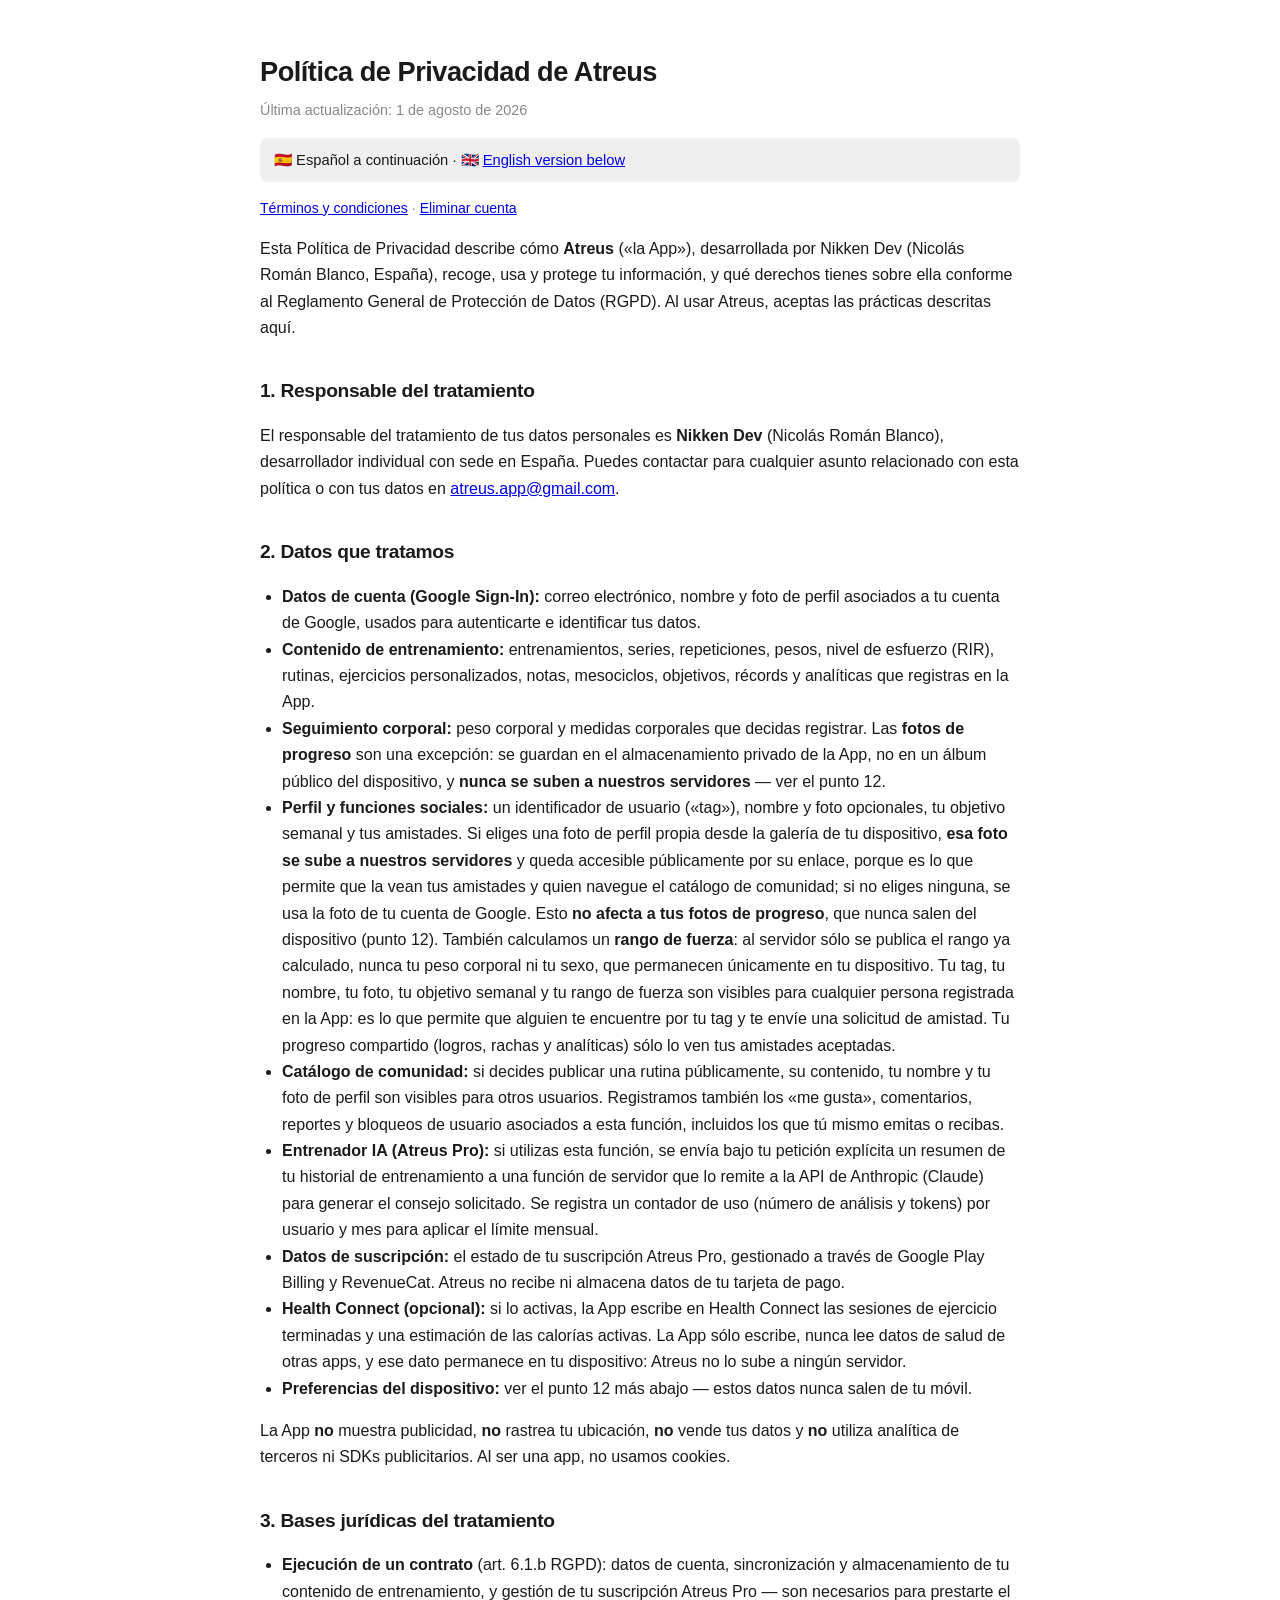
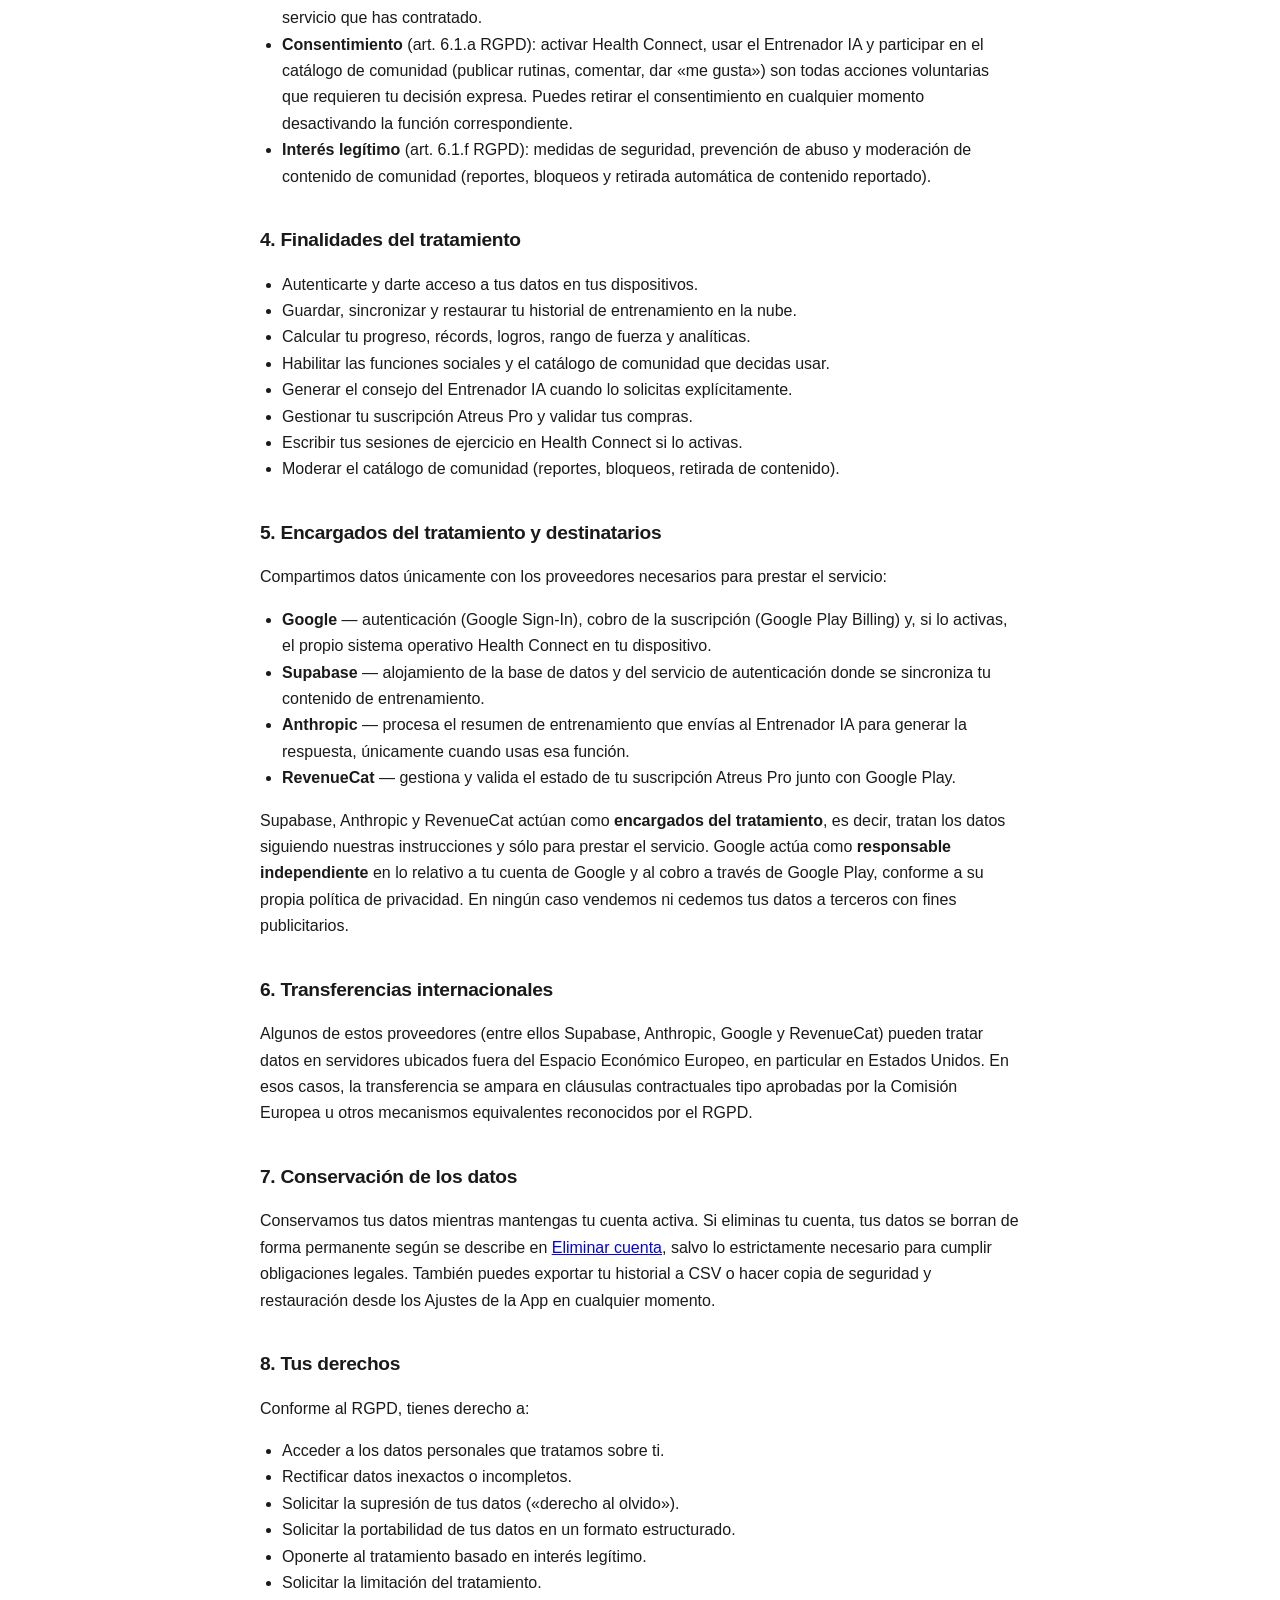
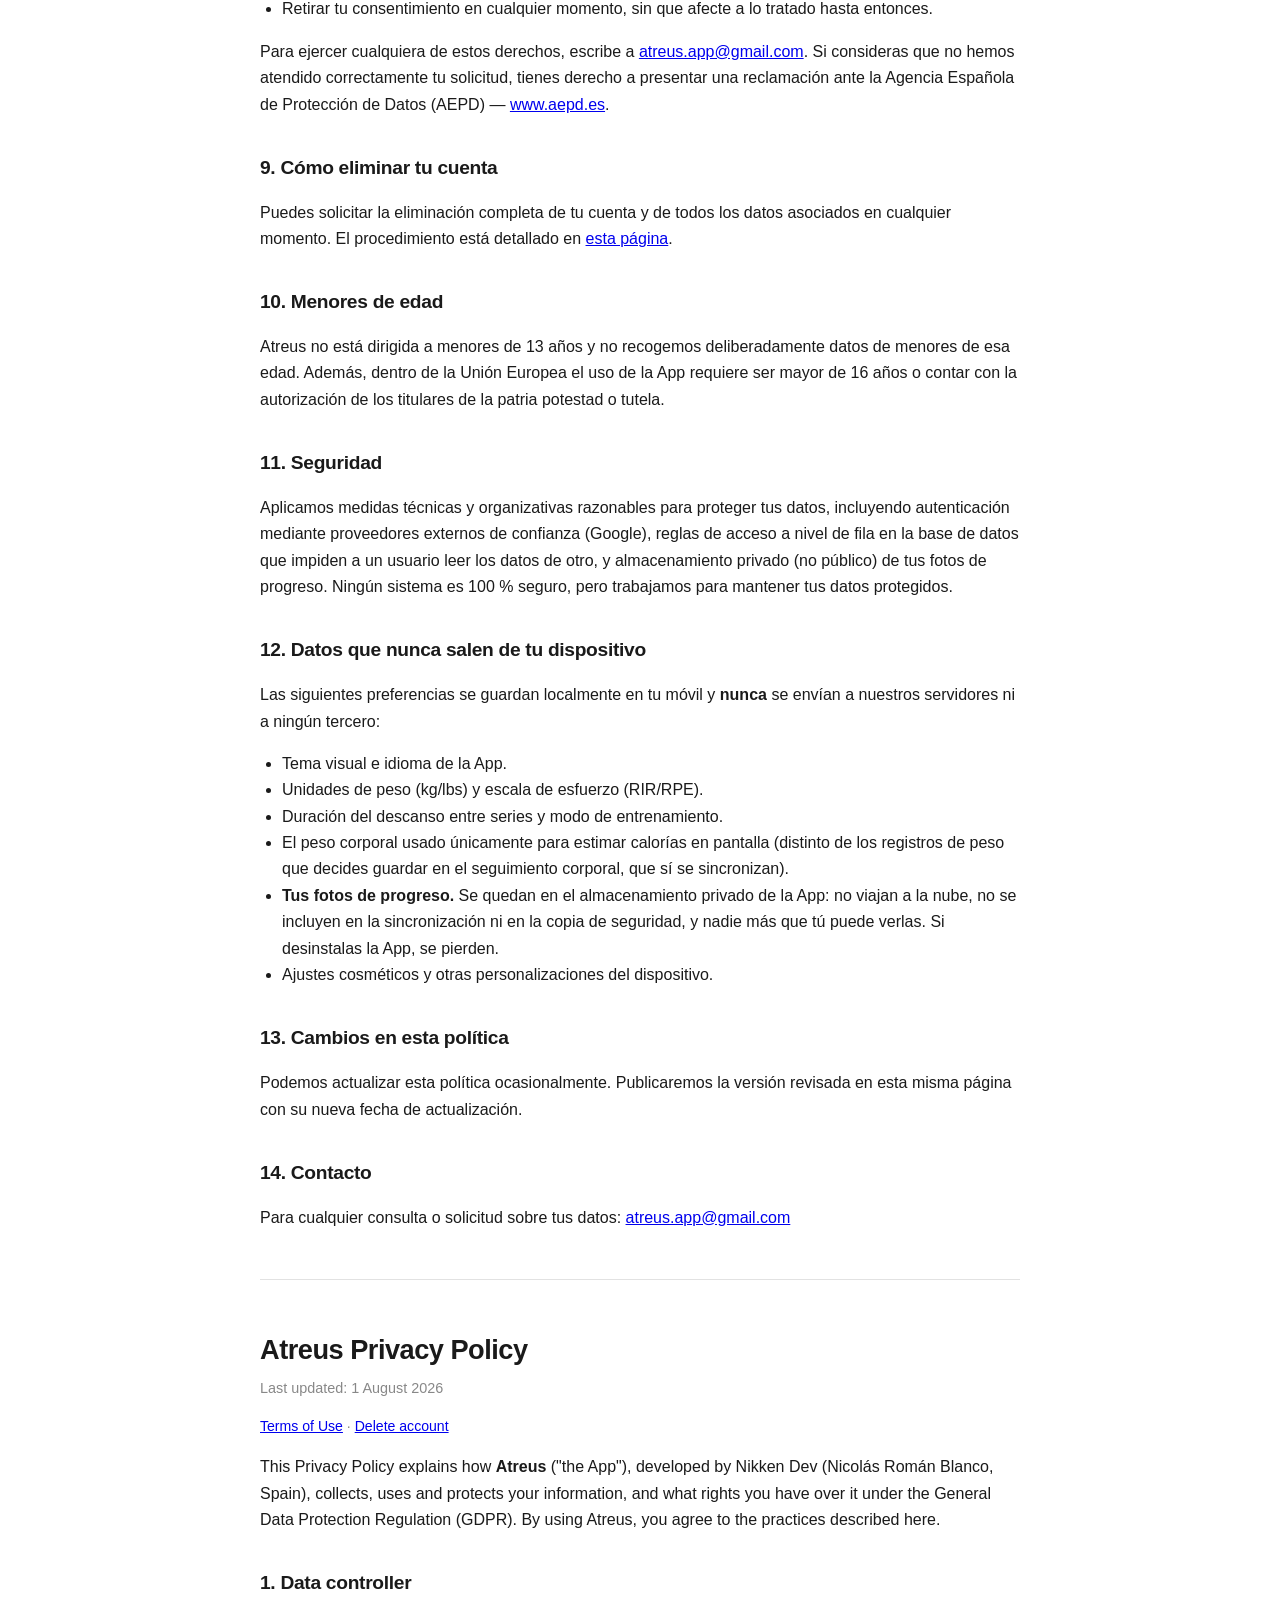
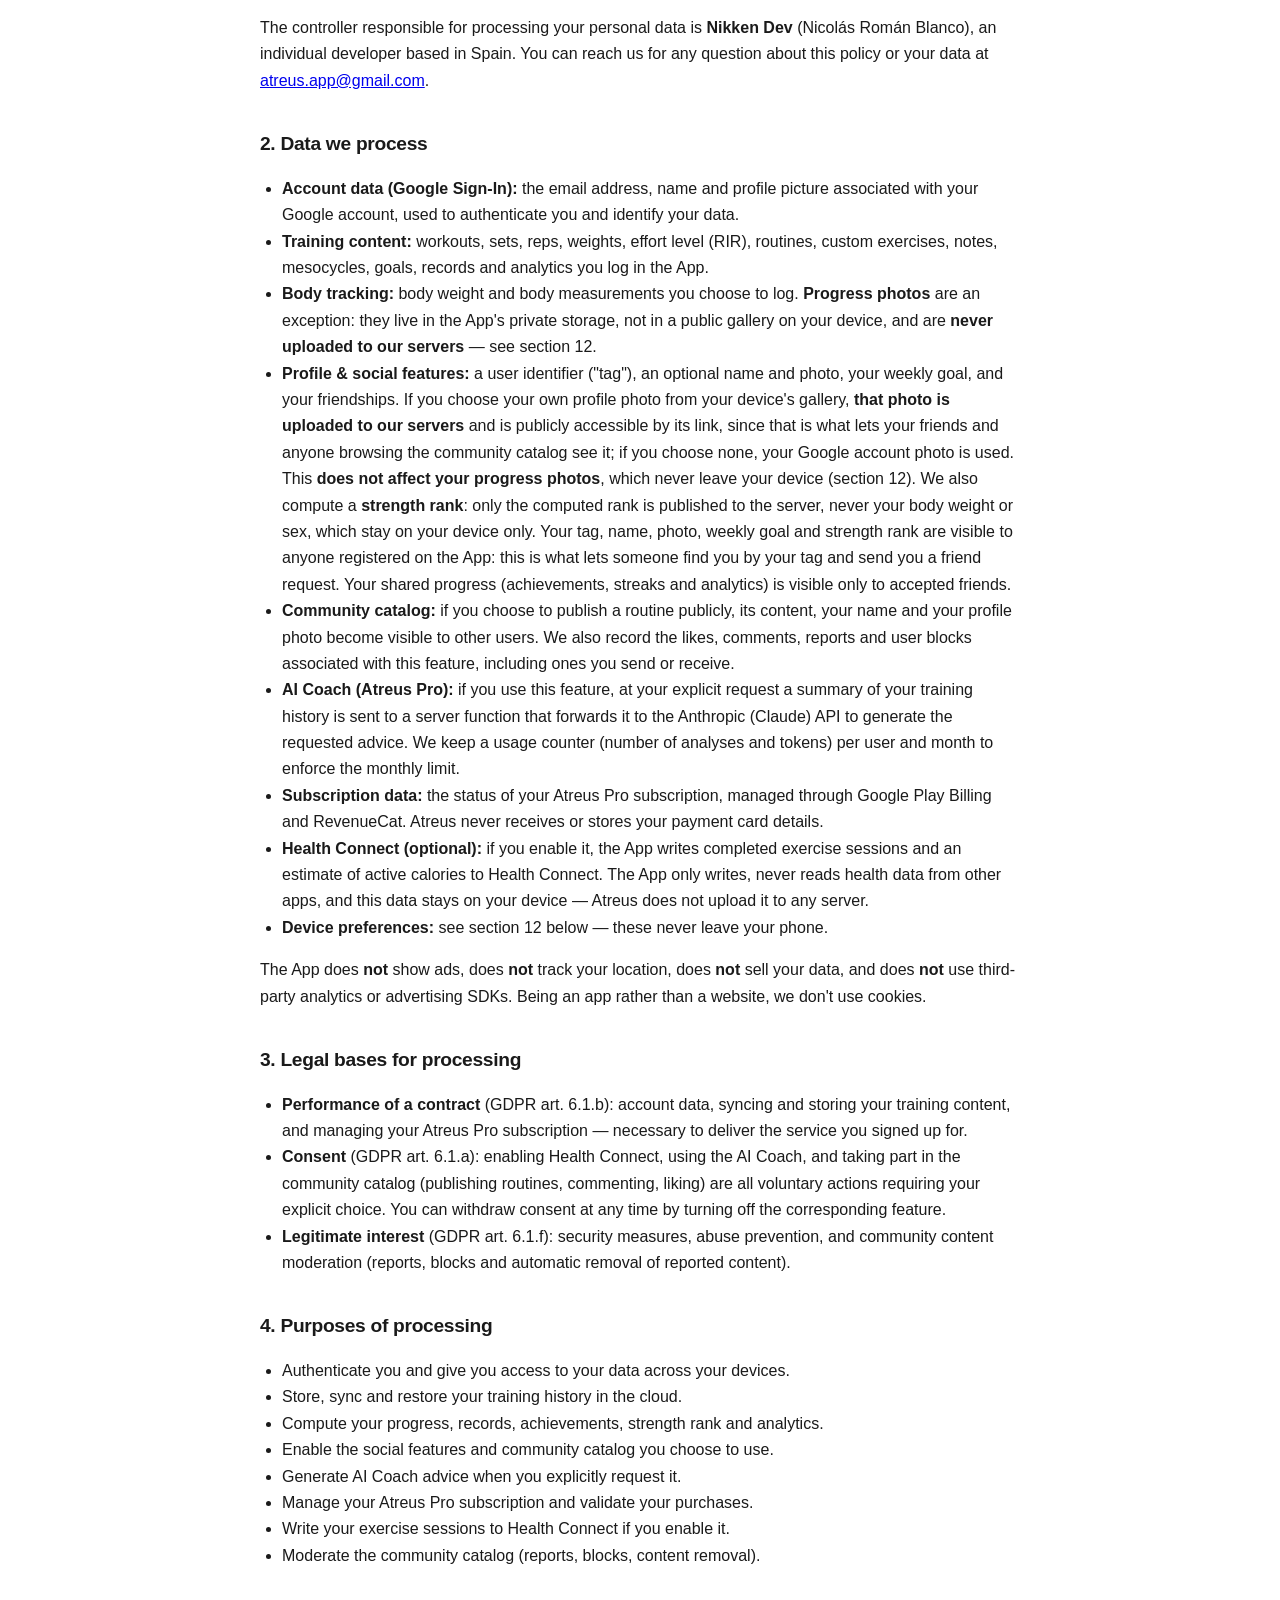
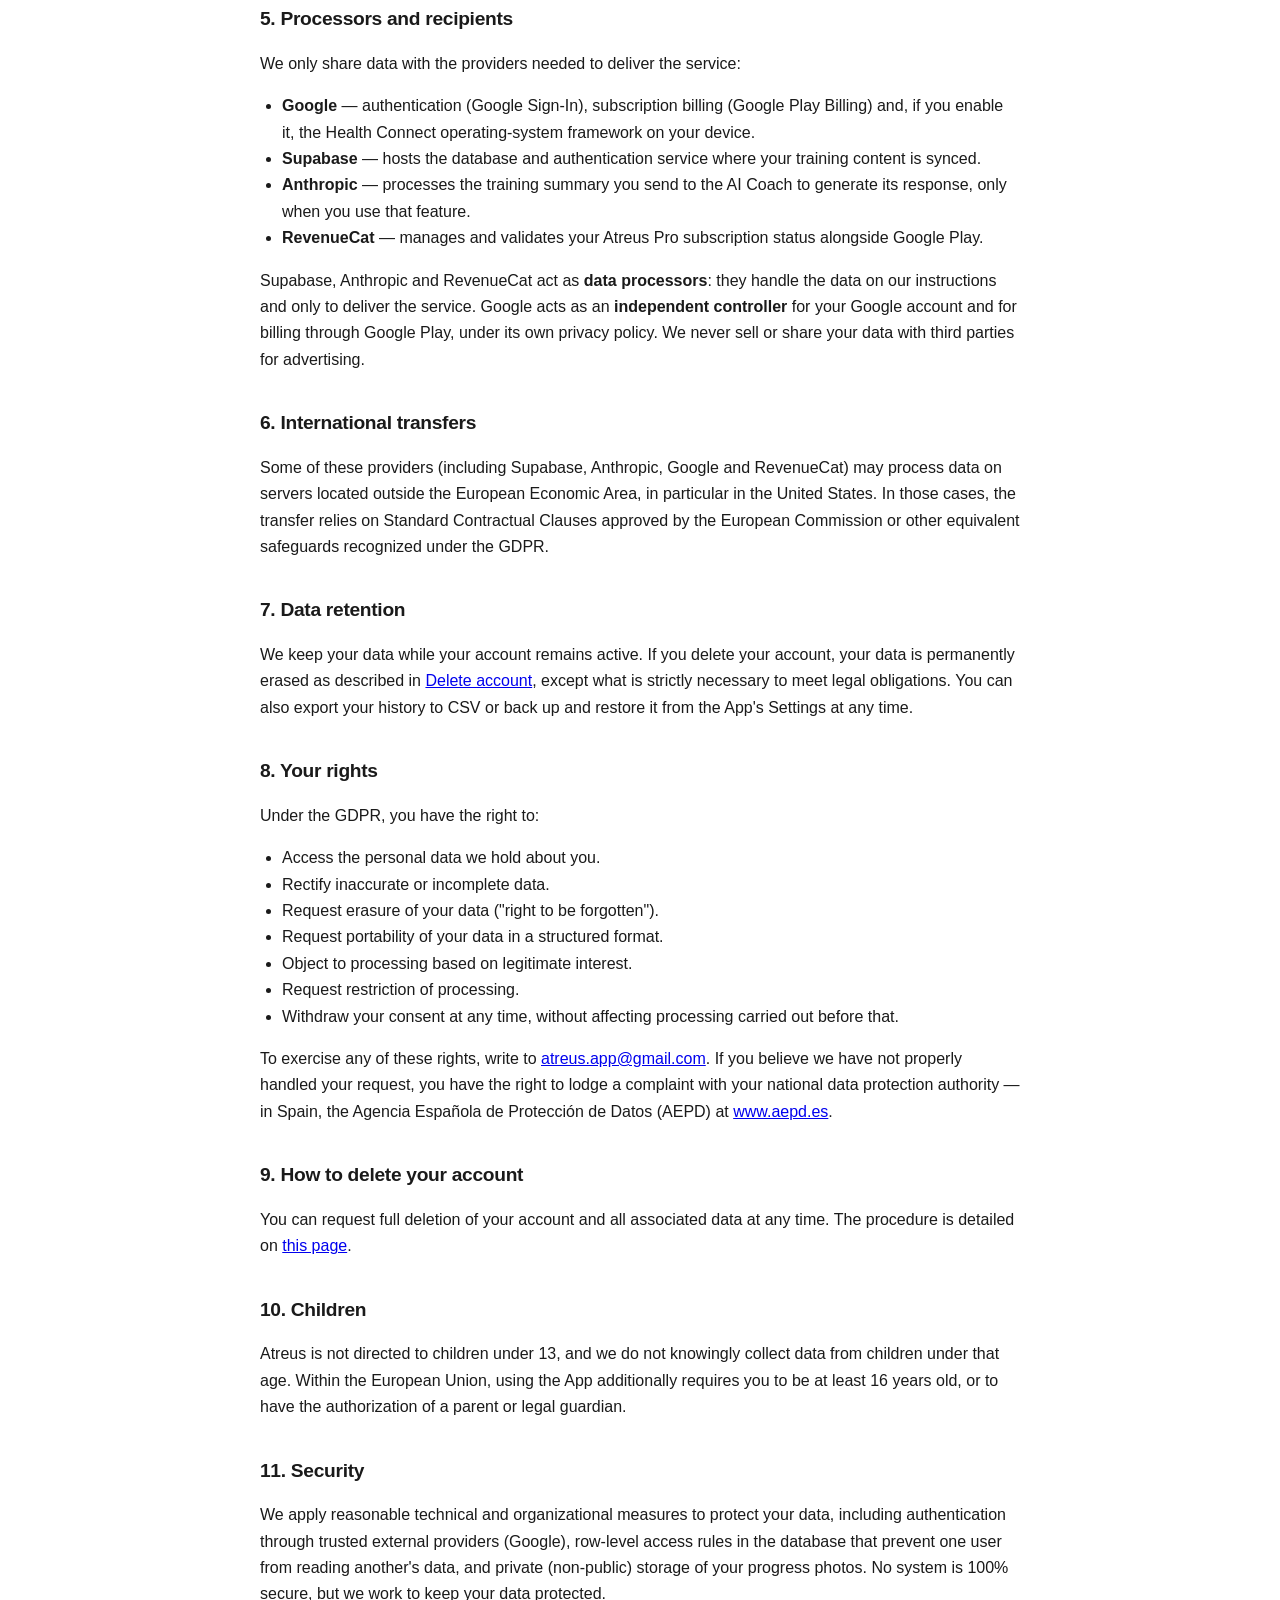
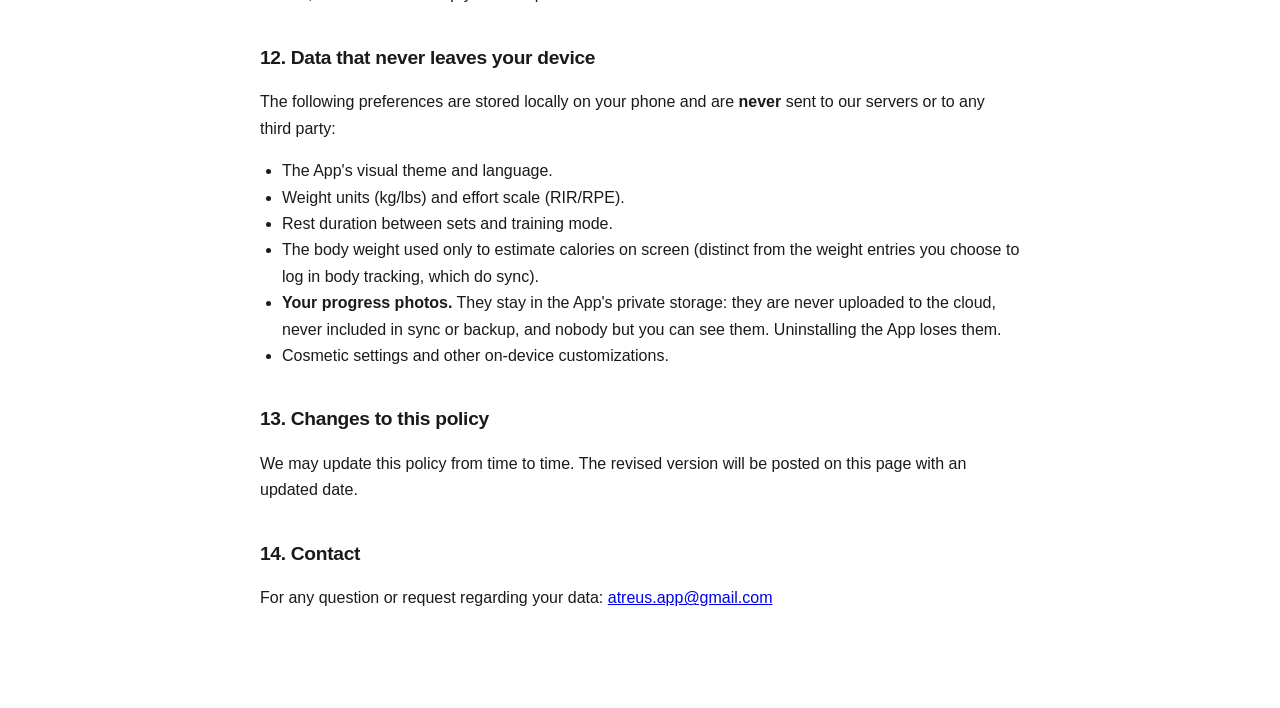
==== commit f8487ef3: "Actualizar política: subida de foto de perfil y visibilidad real del perfil La foto de perfil elegid" ====
--- a/index.html
+++ b/index.html
@@ -75,7 +75,7 @@
   <body>
     <!-- ================= ESPAÑOL ================= -->
     <h1>Política de Privacidad de Atreus</h1>
-    <p class="meta">Última actualización: 31 de julio de 2026</p>
+    <p class="meta">Última actualización: 1 de agosto de 2026</p>
 
     <p class="lang-note">
       🇪🇸 Español a continuación · 🇬🇧 <a href="#english">English version below</a>
@@ -119,10 +119,18 @@
       </li>
       <li>
         <strong>Perfil y funciones sociales:</strong> un identificador de usuario («tag»), nombre y
-        foto opcionales, tu objetivo semanal y tus amistades. Tus amigos pueden ver tu progreso
-        compartido (logros, rachas y analíticas). También calculamos un
+        foto opcionales, tu objetivo semanal y tus amistades. Si eliges una foto de perfil propia
+        desde la galería de tu dispositivo, <strong>esa foto se sube a nuestros servidores</strong>
+        y queda accesible públicamente por su enlace, porque es lo que permite que la vean tus
+        amistades y quien navegue el catálogo de comunidad; si no eliges ninguna, se usa la foto de
+        tu cuenta de Google. Esto <strong>no afecta a tus fotos de progreso</strong>, que nunca
+        salen del dispositivo (punto 12). También calculamos un
         <strong>rango de fuerza</strong>: al servidor sólo se publica el rango ya calculado, nunca
-        tu peso corporal ni tu sexo, que permanecen únicamente en tu dispositivo.
+        tu peso corporal ni tu sexo, que permanecen únicamente en tu dispositivo. Tu tag, tu
+        nombre, tu foto, tu objetivo semanal y tu rango de fuerza son visibles para cualquier
+        persona registrada en la App: es lo que permite que alguien te encuentre por tu tag y te
+        envíe una solicitud de amistad. Tu progreso compartido (logros, rachas y analíticas) sólo
+        lo ven tus amistades aceptadas.
       </li>
       <li>
         <strong>Catálogo de comunidad:</strong> si decides publicar una rutina públicamente, su
@@ -318,7 +326,7 @@
 
     <!-- ================= ENGLISH ================= -->
     <h1 id="english">Atreus Privacy Policy</h1>
-    <p class="meta">Last updated: 31 July 2026</p>
+    <p class="meta">Last updated: 1 August 2026</p>
     <p class="nav-links">
       <a href="terms.html">Terms of Use</a> ·
       <a href="delete-account.html">Delete account</a>
@@ -358,10 +366,17 @@
       </li>
       <li>
         <strong>Profile &amp; social features:</strong> a user identifier ("tag"), an optional name
-        and photo, your weekly goal, and your friendships. Friends can see your shared progress
-        (achievements, streaks and analytics). We also compute a <strong>strength rank</strong>:
-        only the computed rank is published to the server, never your body weight or sex, which stay
-        on your device only.
+        and photo, your weekly goal, and your friendships. If you choose your own profile photo
+        from your device's gallery, <strong>that photo is uploaded to our servers</strong> and is
+        publicly accessible by its link, since that is what lets your friends and anyone browsing
+        the community catalog see it; if you choose none, your Google account photo is used. This
+        <strong>does not affect your progress photos</strong>, which never leave your device
+        (section 12). We also compute a
+        <strong>strength rank</strong>: only the computed rank is published to the server, never
+        your body weight or sex, which stay on your device only. Your tag, name, photo, weekly goal
+        and strength rank are visible to anyone registered on the App: this is what lets someone
+        find you by your tag and send you a friend request. Your shared progress (achievements,
+        streaks and analytics) is visible only to accepted friends.
       </li>
       <li>
         <strong>Community catalog:</strong> if you choose to publish a routine publicly, its
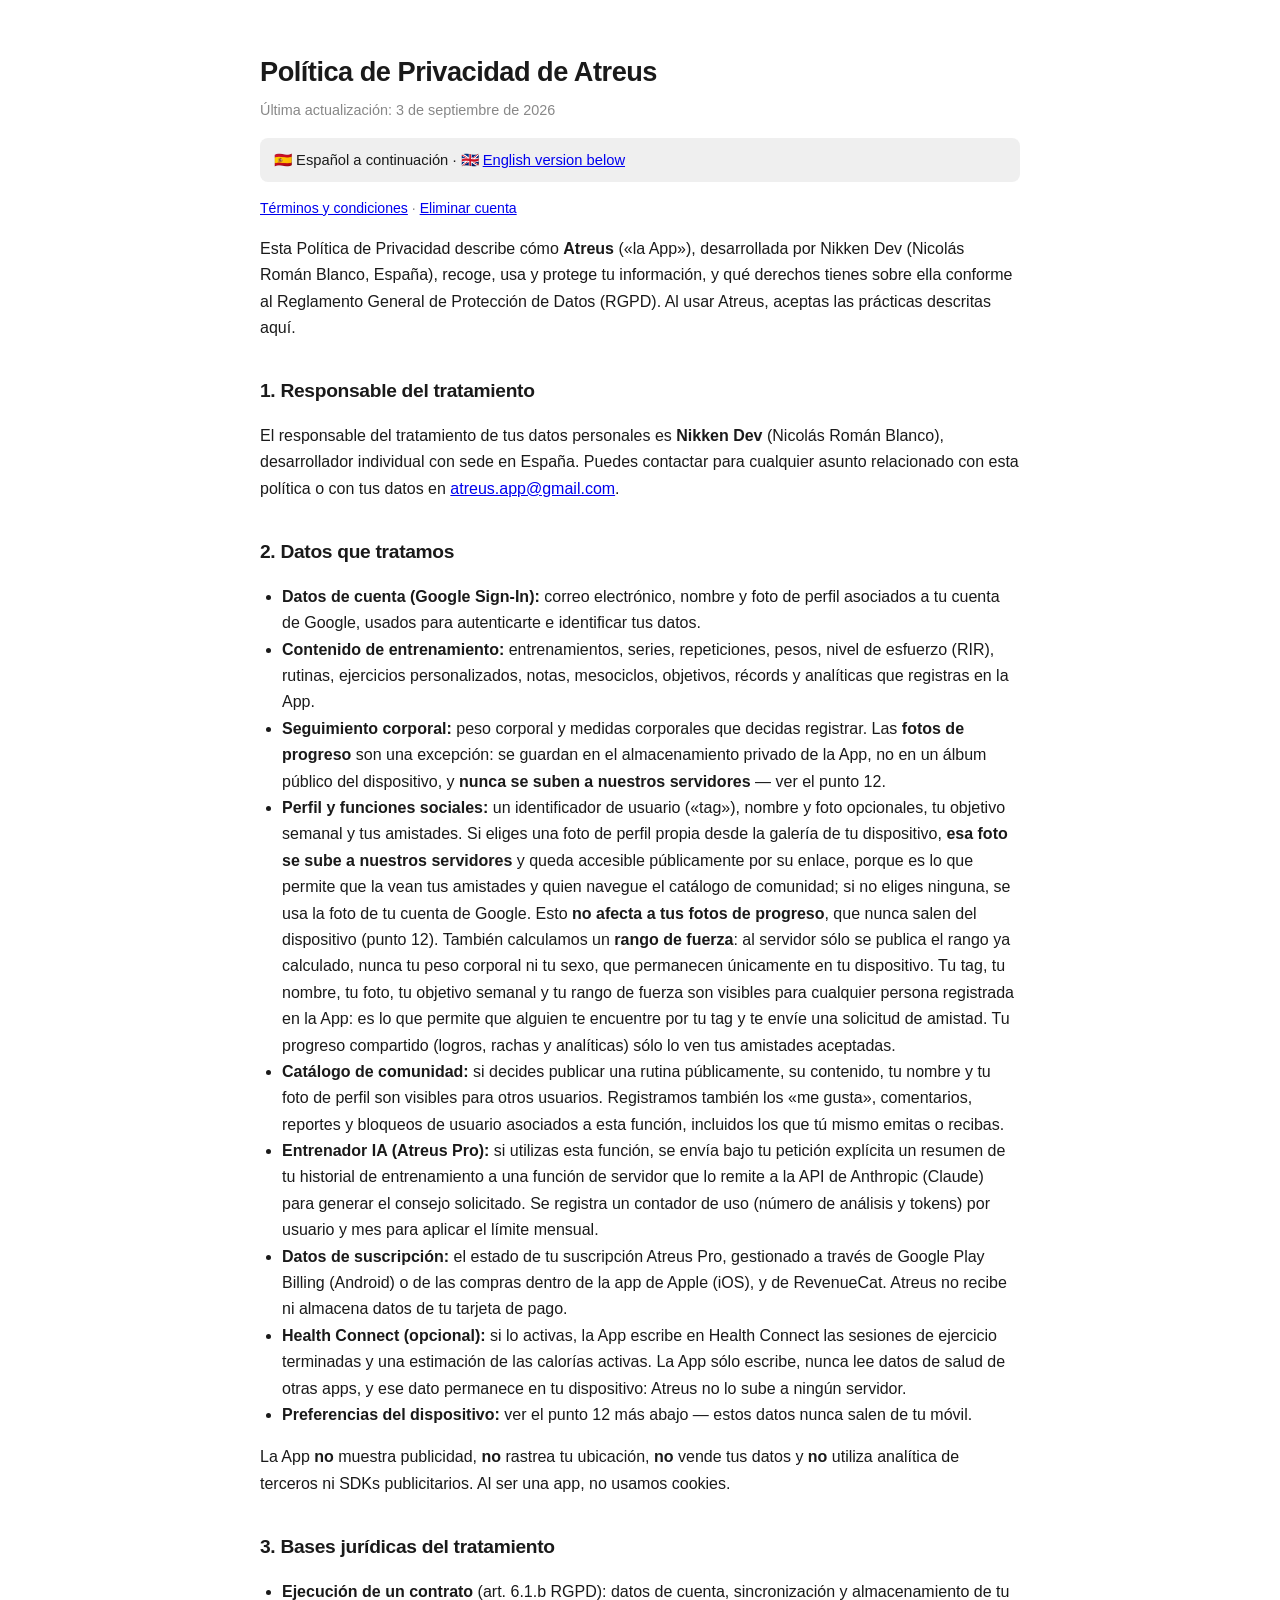
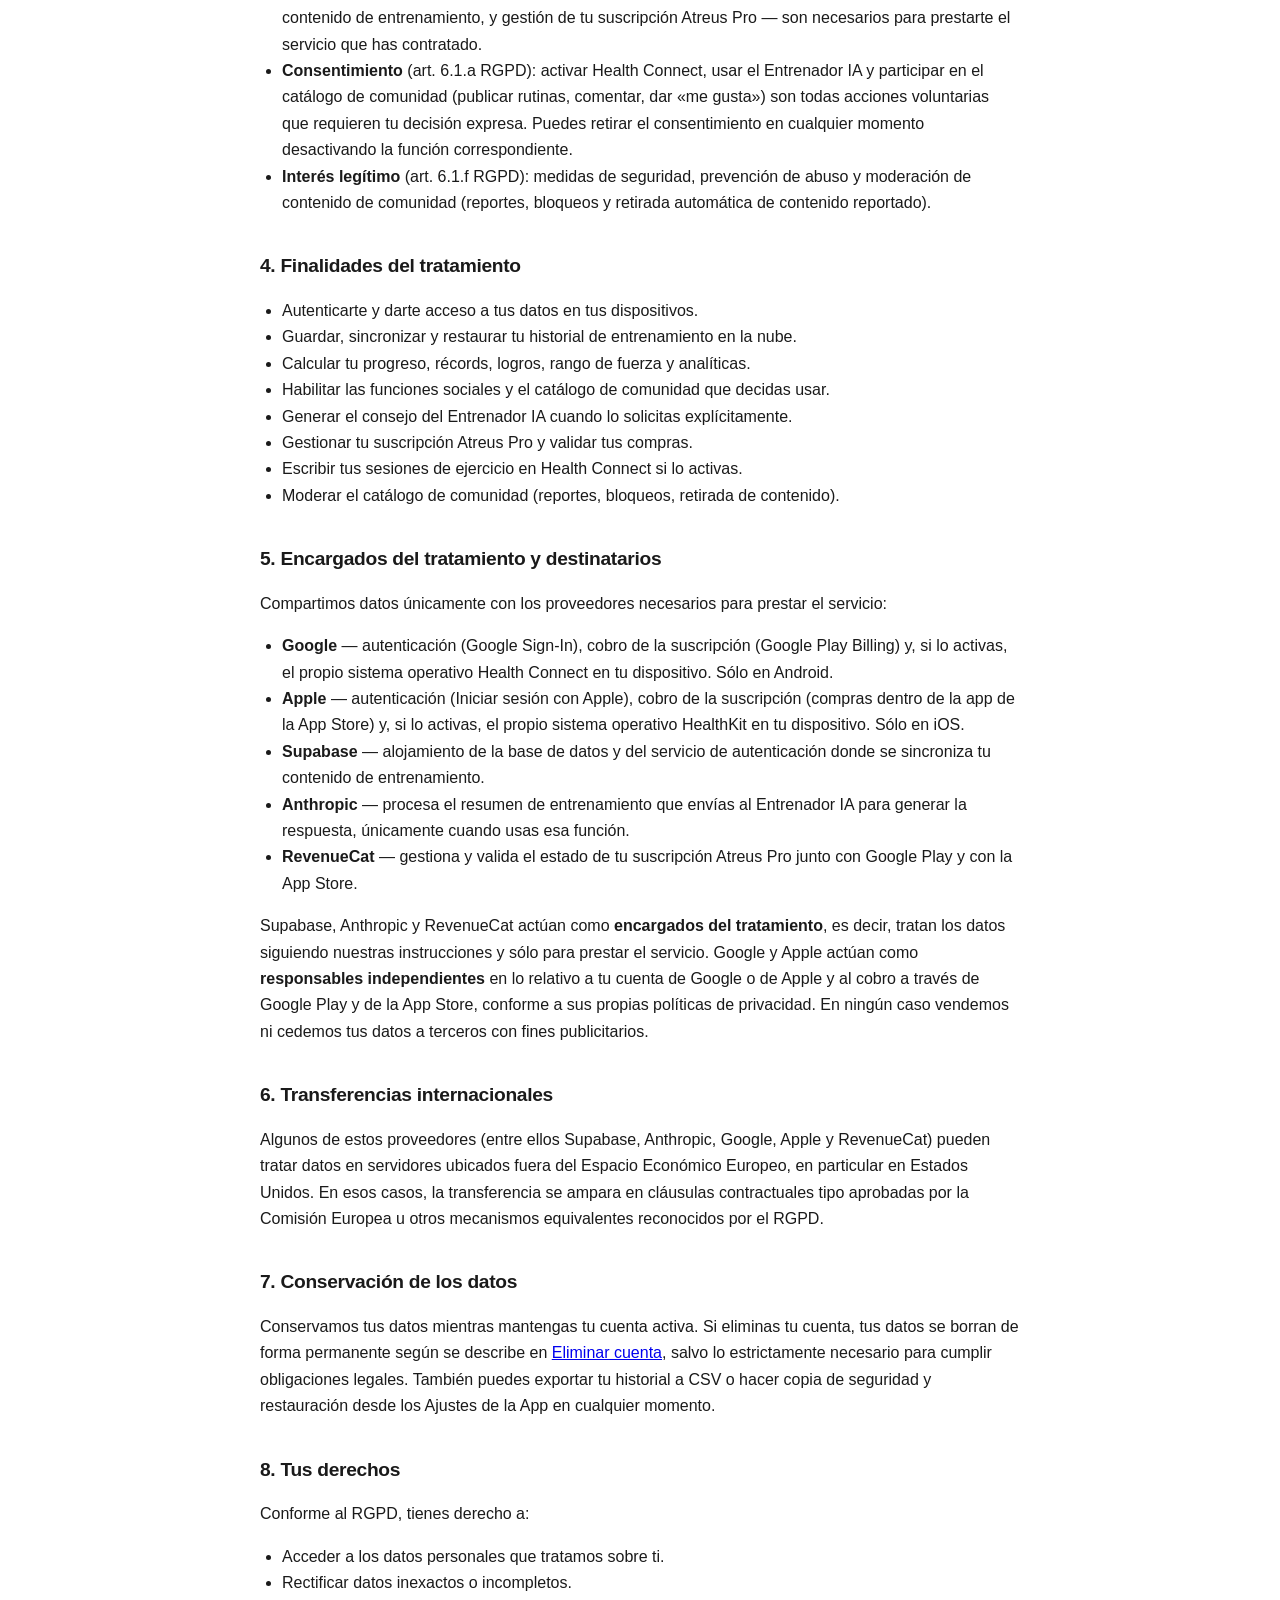
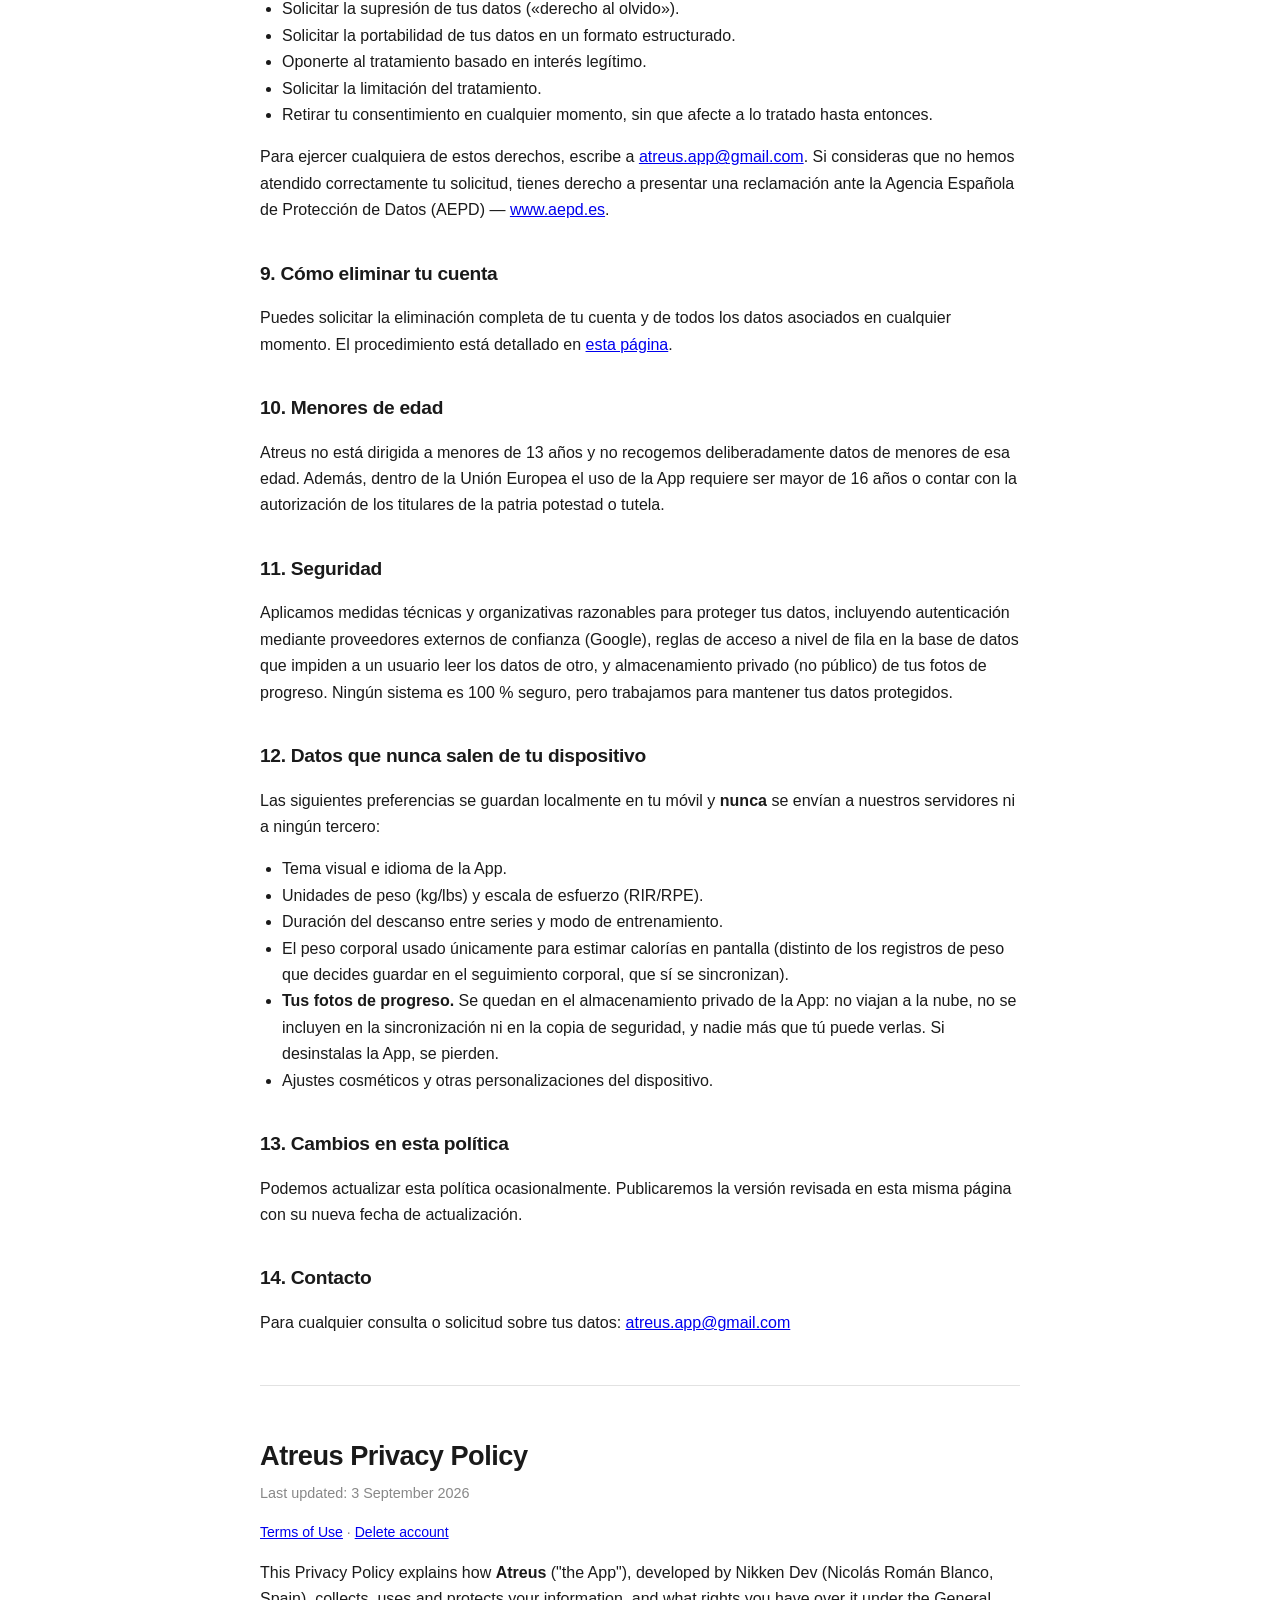
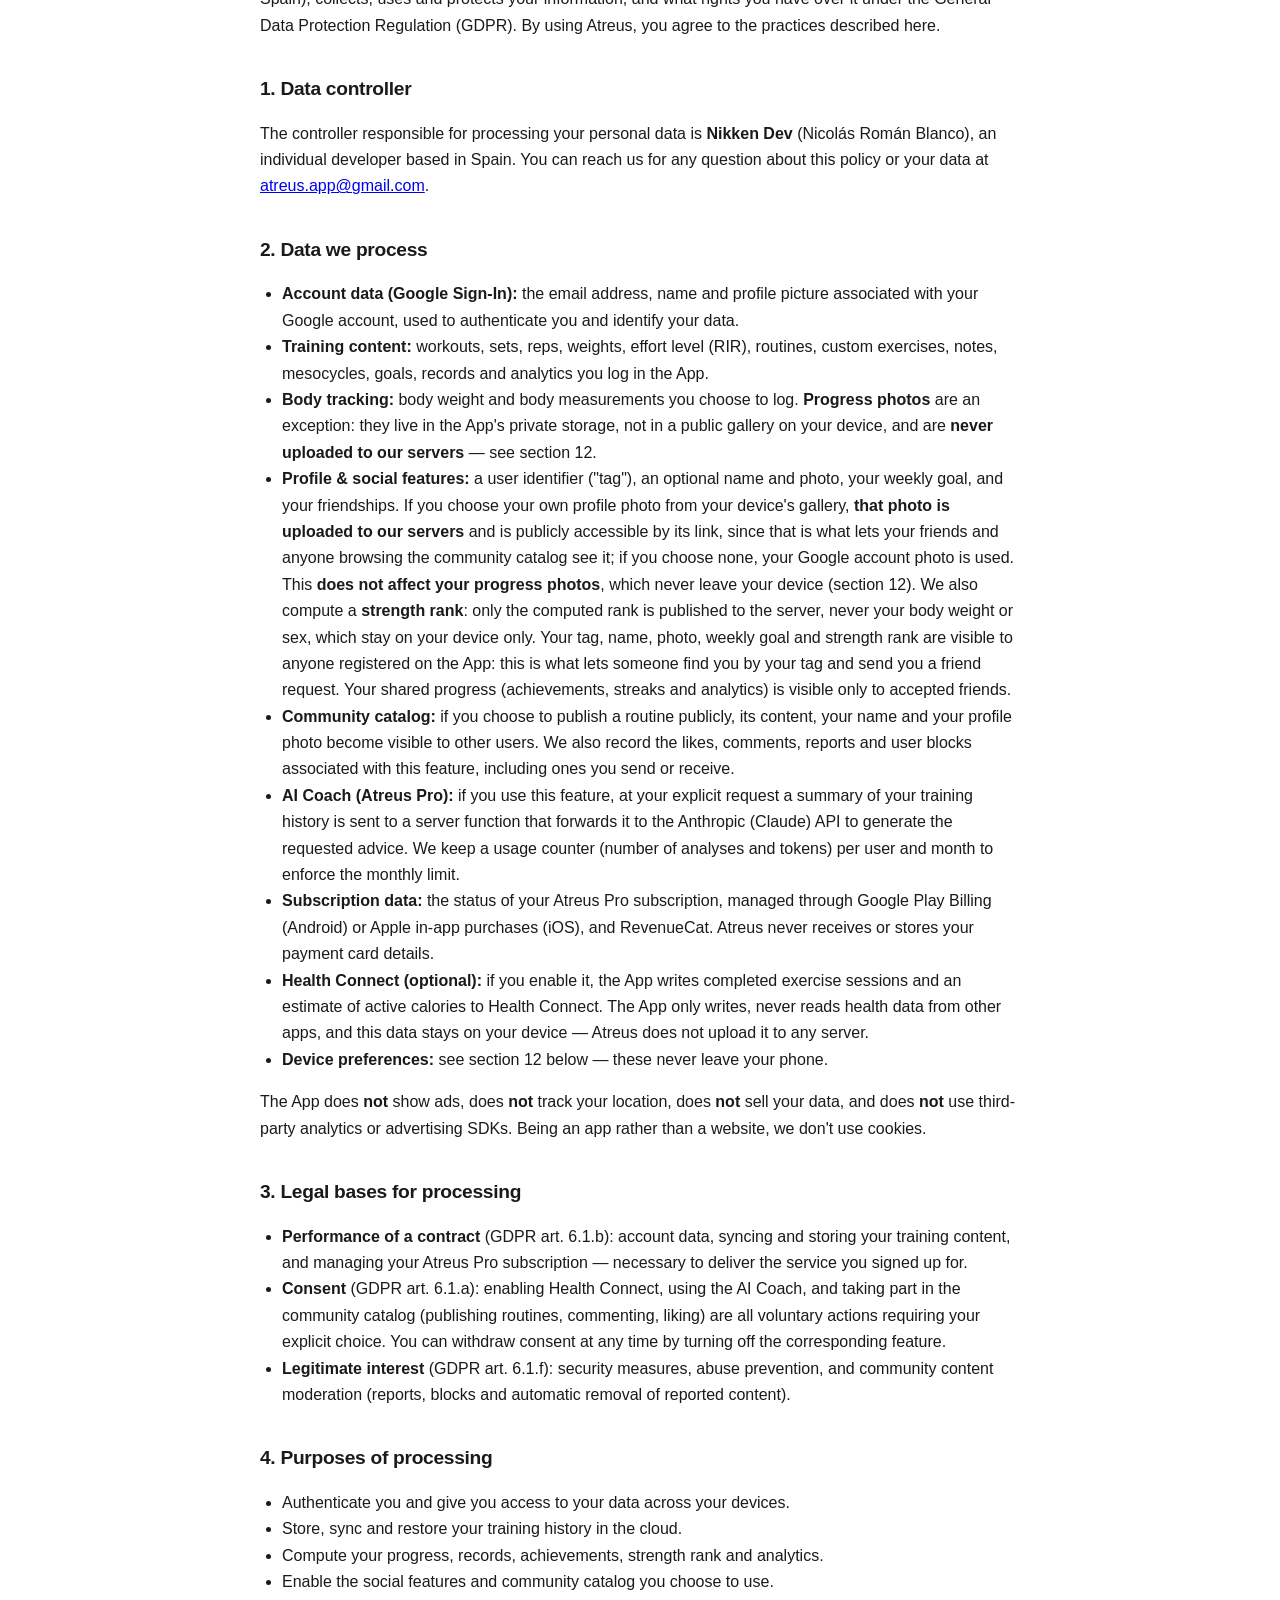
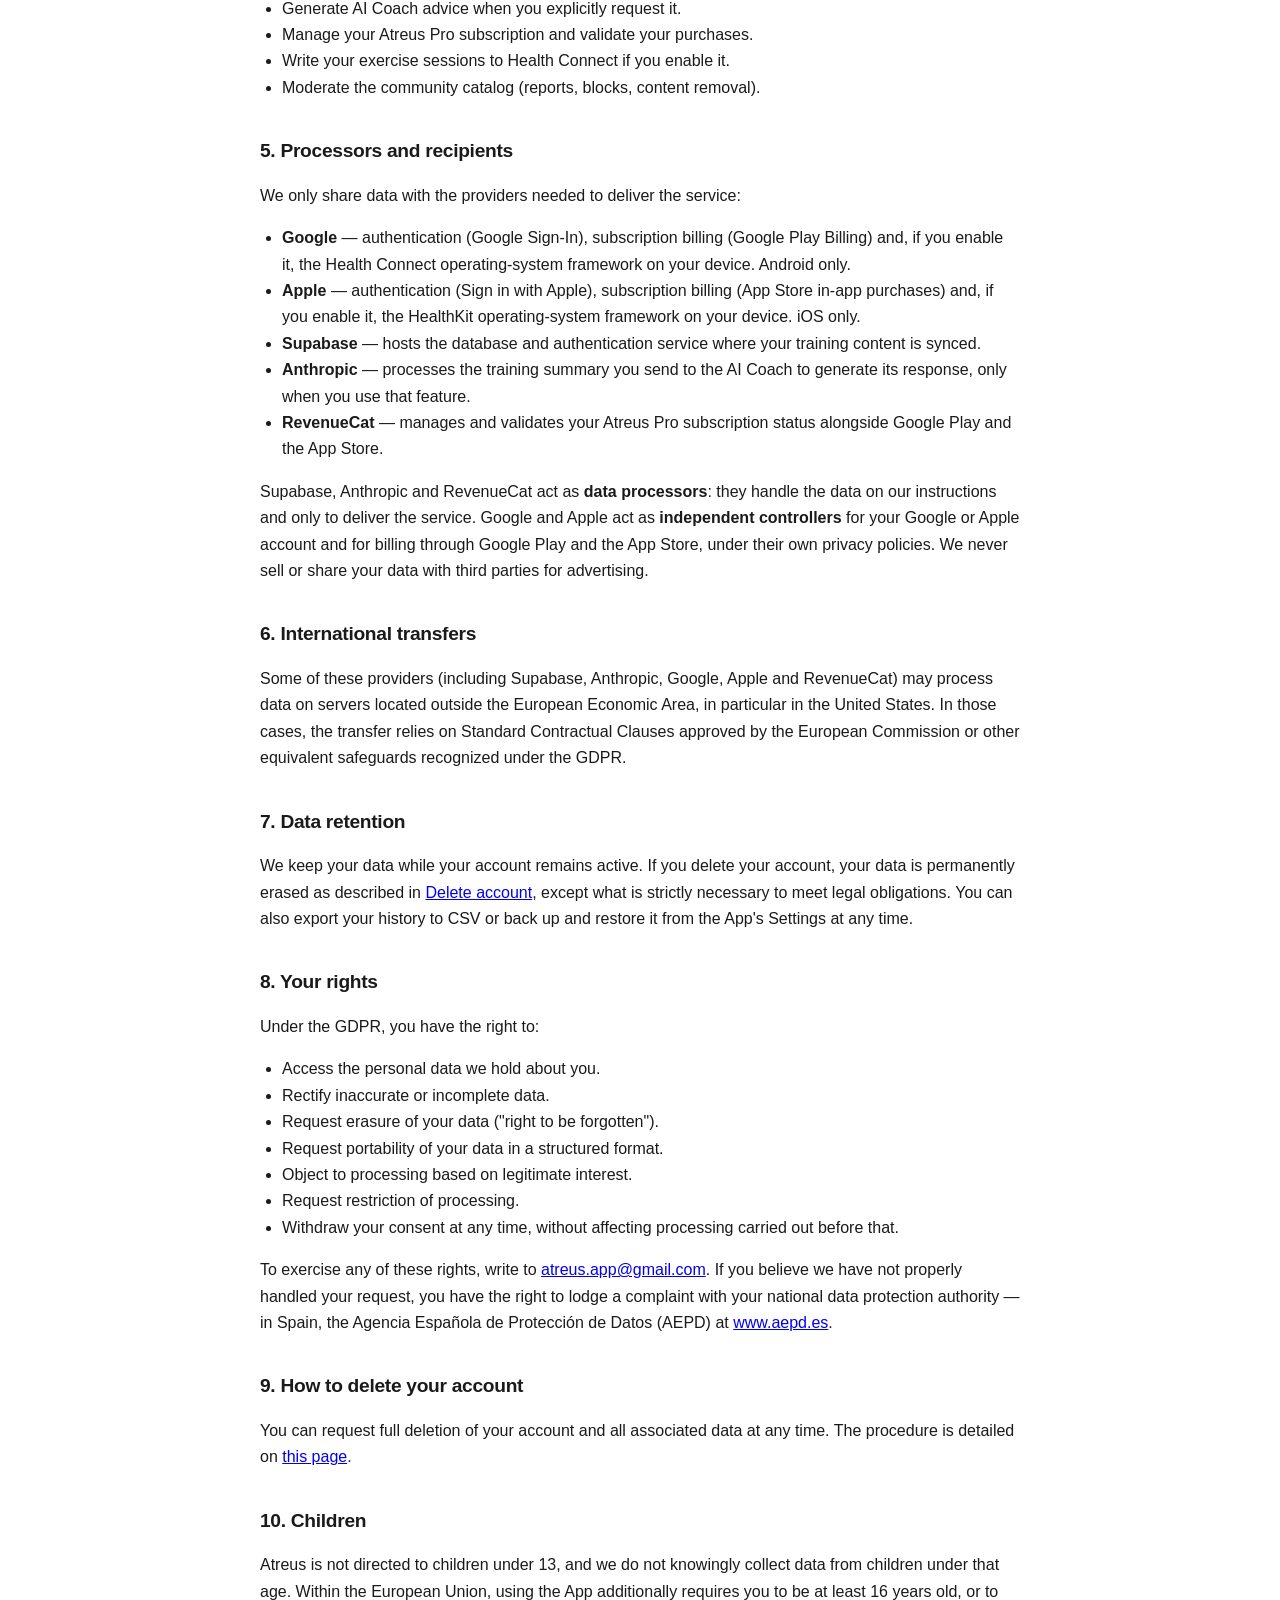
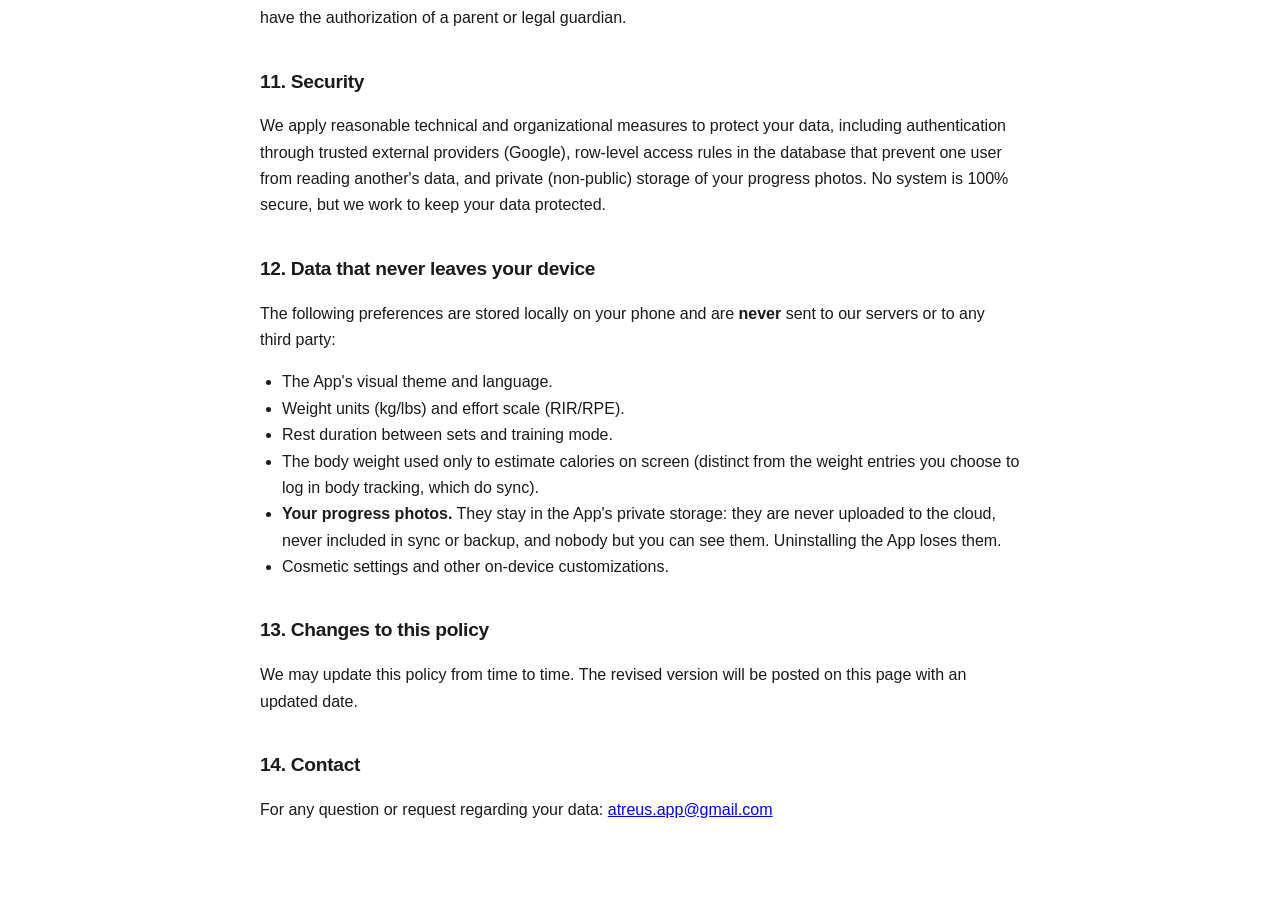
==== commit 4975db69: "Las paginas legales cubren tambien iOS Atreus se publico en la App Store, y la politica de privacida" ====
--- a/index.html
+++ b/index.html
@@ -75,7 +75,7 @@
   <body>
     <!-- ================= ESPAÑOL ================= -->
     <h1>Política de Privacidad de Atreus</h1>
-    <p class="meta">Última actualización: 1 de agosto de 2026</p>
+    <p class="meta">Última actualización: 3 de septiembre de 2026</p>
 
     <p class="lang-note">
       🇪🇸 Español a continuación · 🇬🇧 <a href="#english">English version below</a>
@@ -147,8 +147,8 @@
       </li>
       <li>
         <strong>Datos de suscripción:</strong> el estado de tu suscripción Atreus Pro, gestionado a
-        través de Google Play Billing y RevenueCat. Atreus no recibe ni almacena datos de tu tarjeta
-        de pago.
+        través de Google Play Billing (Android) o de las compras dentro de la app de Apple (iOS), y
+        de RevenueCat. Atreus no recibe ni almacena datos de tu tarjeta de pago.
       </li>
       <li>
         <strong>Health Connect (opcional):</strong> si lo activas, la App escribe en Health Connect
@@ -205,7 +205,12 @@
       <li>
         <strong>Google</strong> — autenticación (Google Sign-In), cobro de la suscripción (Google
         Play Billing) y, si lo activas, el propio sistema operativo Health Connect en tu
-        dispositivo.
+        dispositivo. Sólo en Android.
+      </li>
+      <li>
+        <strong>Apple</strong> — autenticación (Iniciar sesión con Apple), cobro de la suscripción
+        (compras dentro de la app de la App Store) y, si lo activas, el propio sistema operativo
+        HealthKit en tu dispositivo. Sólo en iOS.
       </li>
       <li>
         <strong>Supabase</strong> — alojamiento de la base de datos y del servicio de autenticación
@@ -217,20 +222,22 @@
       </li>
       <li>
         <strong>RevenueCat</strong> — gestiona y valida el estado de tu suscripción Atreus Pro junto
-        con Google Play.
+        con Google Play y con la App Store.
       </li>
     </ul>
     <p>
       Supabase, Anthropic y RevenueCat actúan como <strong>encargados del tratamiento</strong>, es
       decir, tratan los datos siguiendo nuestras instrucciones y sólo para prestar el servicio.
-      Google actúa como <strong>responsable independiente</strong> en lo relativo a tu cuenta de
-      Google y al cobro a través de Google Play, conforme a su propia política de privacidad. En
-      ningún caso vendemos ni cedemos tus datos a terceros con fines publicitarios.
+      Google y Apple actúan como <strong>responsables independientes</strong> en lo relativo a tu
+      cuenta de Google o de Apple y al cobro a través de Google Play y de la App Store, conforme a
+      sus propias políticas de privacidad. En ningún caso vendemos ni cedemos tus datos a terceros
+      con fines publicitarios.
     </p>
 
     <h2>6. Transferencias internacionales</h2>
     <p>
-      Algunos de estos proveedores (entre ellos Supabase, Anthropic, Google y RevenueCat) pueden
+      Algunos de estos proveedores (entre ellos Supabase, Anthropic, Google, Apple y RevenueCat)
+      pueden
       tratar datos en servidores ubicados fuera del Espacio Económico Europeo, en particular en
       Estados Unidos. En esos casos, la transferencia se ampara en cláusulas contractuales tipo
       aprobadas por la Comisión Europea u otros mecanismos equivalentes reconocidos por el RGPD.
@@ -326,7 +333,7 @@
 
     <!-- ================= ENGLISH ================= -->
     <h1 id="english">Atreus Privacy Policy</h1>
-    <p class="meta">Last updated: 1 August 2026</p>
+    <p class="meta">Last updated: 3 September 2026</p>
     <p class="nav-links">
       <a href="terms.html">Terms of Use</a> ·
       <a href="delete-account.html">Delete account</a>
@@ -392,8 +399,8 @@
       </li>
       <li>
         <strong>Subscription data:</strong> the status of your Atreus Pro subscription, managed
-        through Google Play Billing and RevenueCat. Atreus never receives or stores your payment
-        card details.
+        through Google Play Billing (Android) or Apple in-app purchases (iOS), and RevenueCat.
+        Atreus never receives or stores your payment card details.
       </li>
       <li>
         <strong>Health Connect (optional):</strong> if you enable it, the App writes completed
@@ -449,7 +456,12 @@
       <li>
         <strong>Google</strong> — authentication (Google Sign-In), subscription billing (Google Play
         Billing) and, if you enable it, the Health Connect operating-system framework on your
-        device.
+        device. Android only.
+      </li>
+      <li>
+        <strong>Apple</strong> — authentication (Sign in with Apple), subscription billing (App
+        Store in-app purchases) and, if you enable it, the HealthKit operating-system framework on
+        your device. iOS only.
       </li>
       <li>
         <strong>Supabase</strong> — hosts the database and authentication service where your
@@ -461,20 +473,21 @@
       </li>
       <li>
         <strong>RevenueCat</strong> — manages and validates your Atreus Pro subscription status
-        alongside Google Play.
+        alongside Google Play and the App Store.
       </li>
     </ul>
     <p>
       Supabase, Anthropic and RevenueCat act as <strong>data processors</strong>: they handle the
-      data on our instructions and only to deliver the service. Google acts as an
-      <strong>independent controller</strong> for your Google account and for billing through Google
-      Play, under its own privacy policy. We never sell or share your data with third parties for
+      data on our instructions and only to deliver the service. Google and Apple act as
+      <strong>independent controllers</strong> for your Google or Apple account and for billing
+      through Google Play and the App Store, under their own privacy policies. We never sell or share your data with third parties for
       advertising.
     </p>
 
     <h2>6. International transfers</h2>
     <p>
-      Some of these providers (including Supabase, Anthropic, Google and RevenueCat) may process
+      Some of these providers (including Supabase, Anthropic, Google, Apple and RevenueCat) may
+      process
       data on servers located outside the European Economic Area, in particular in the United
       States. In those cases, the transfer relies on Standard Contractual Clauses approved by the
       European Commission or other equivalent safeguards recognized under the GDPR.
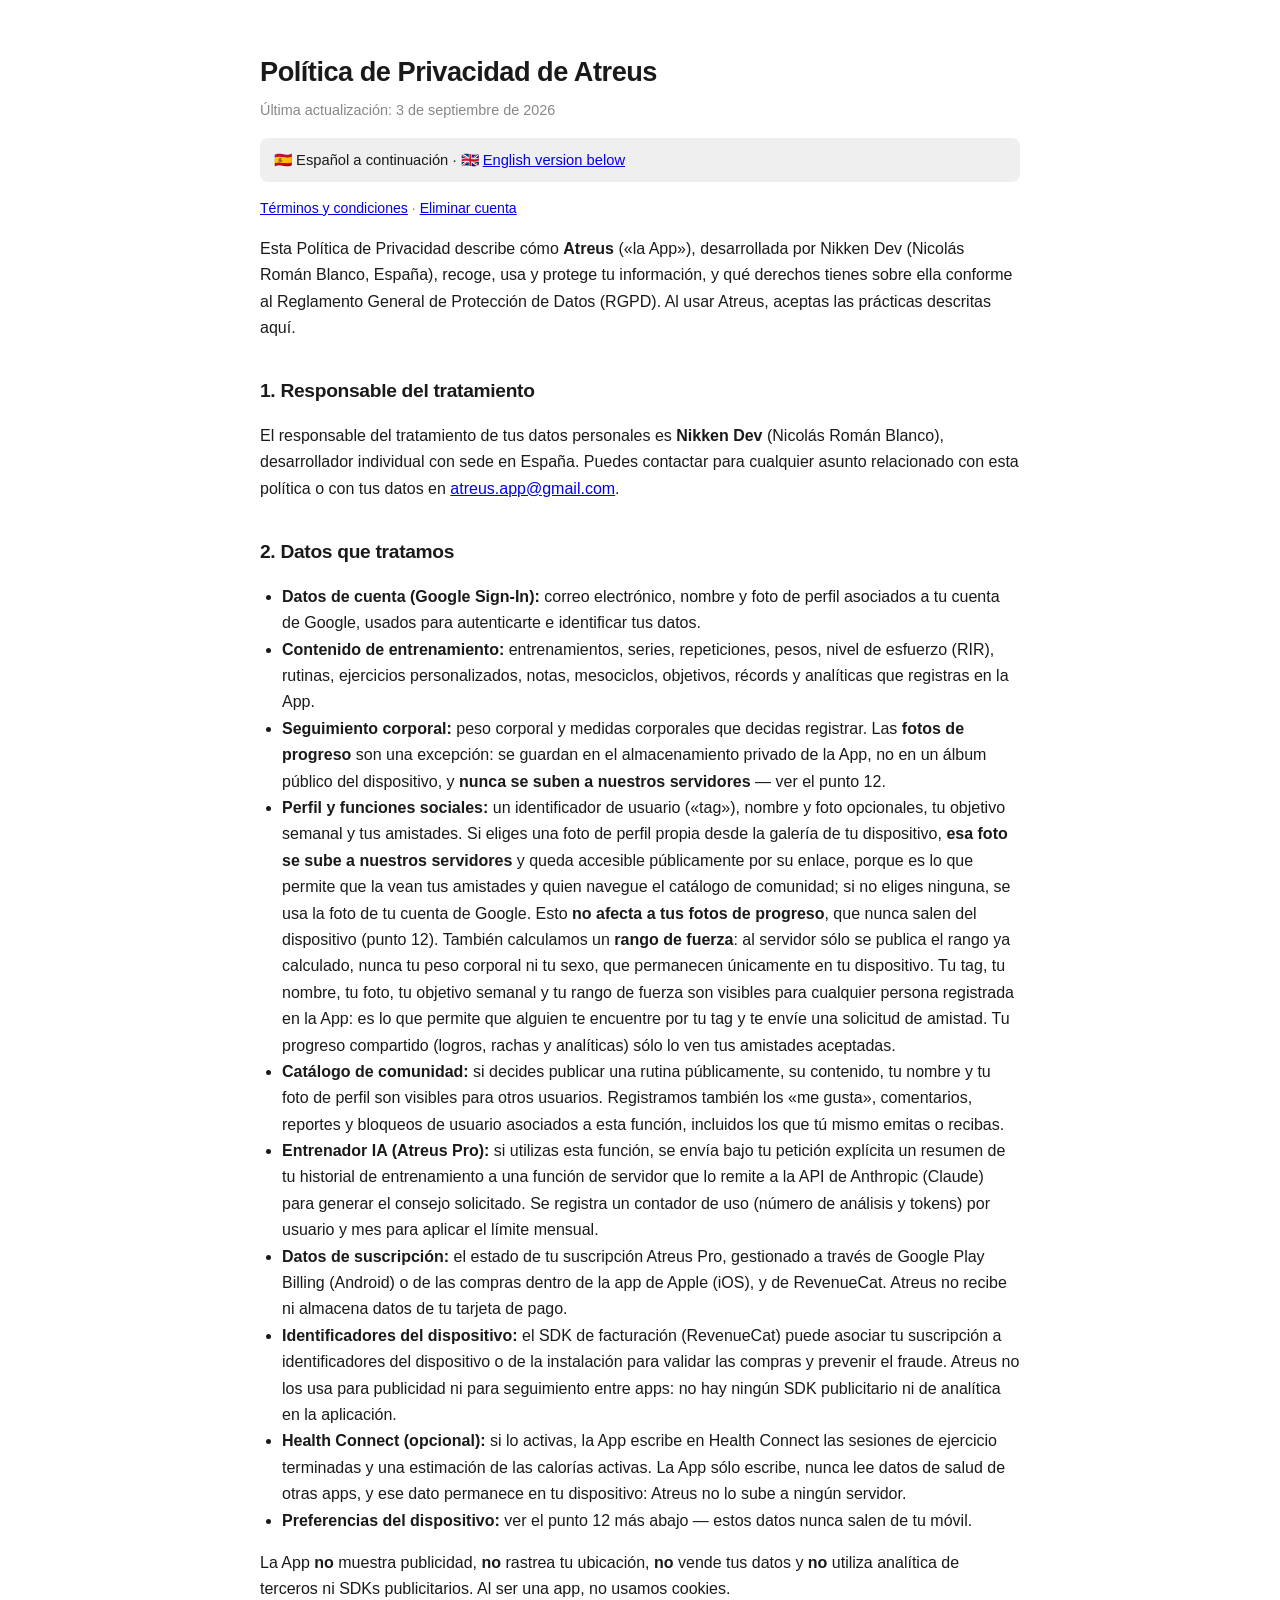
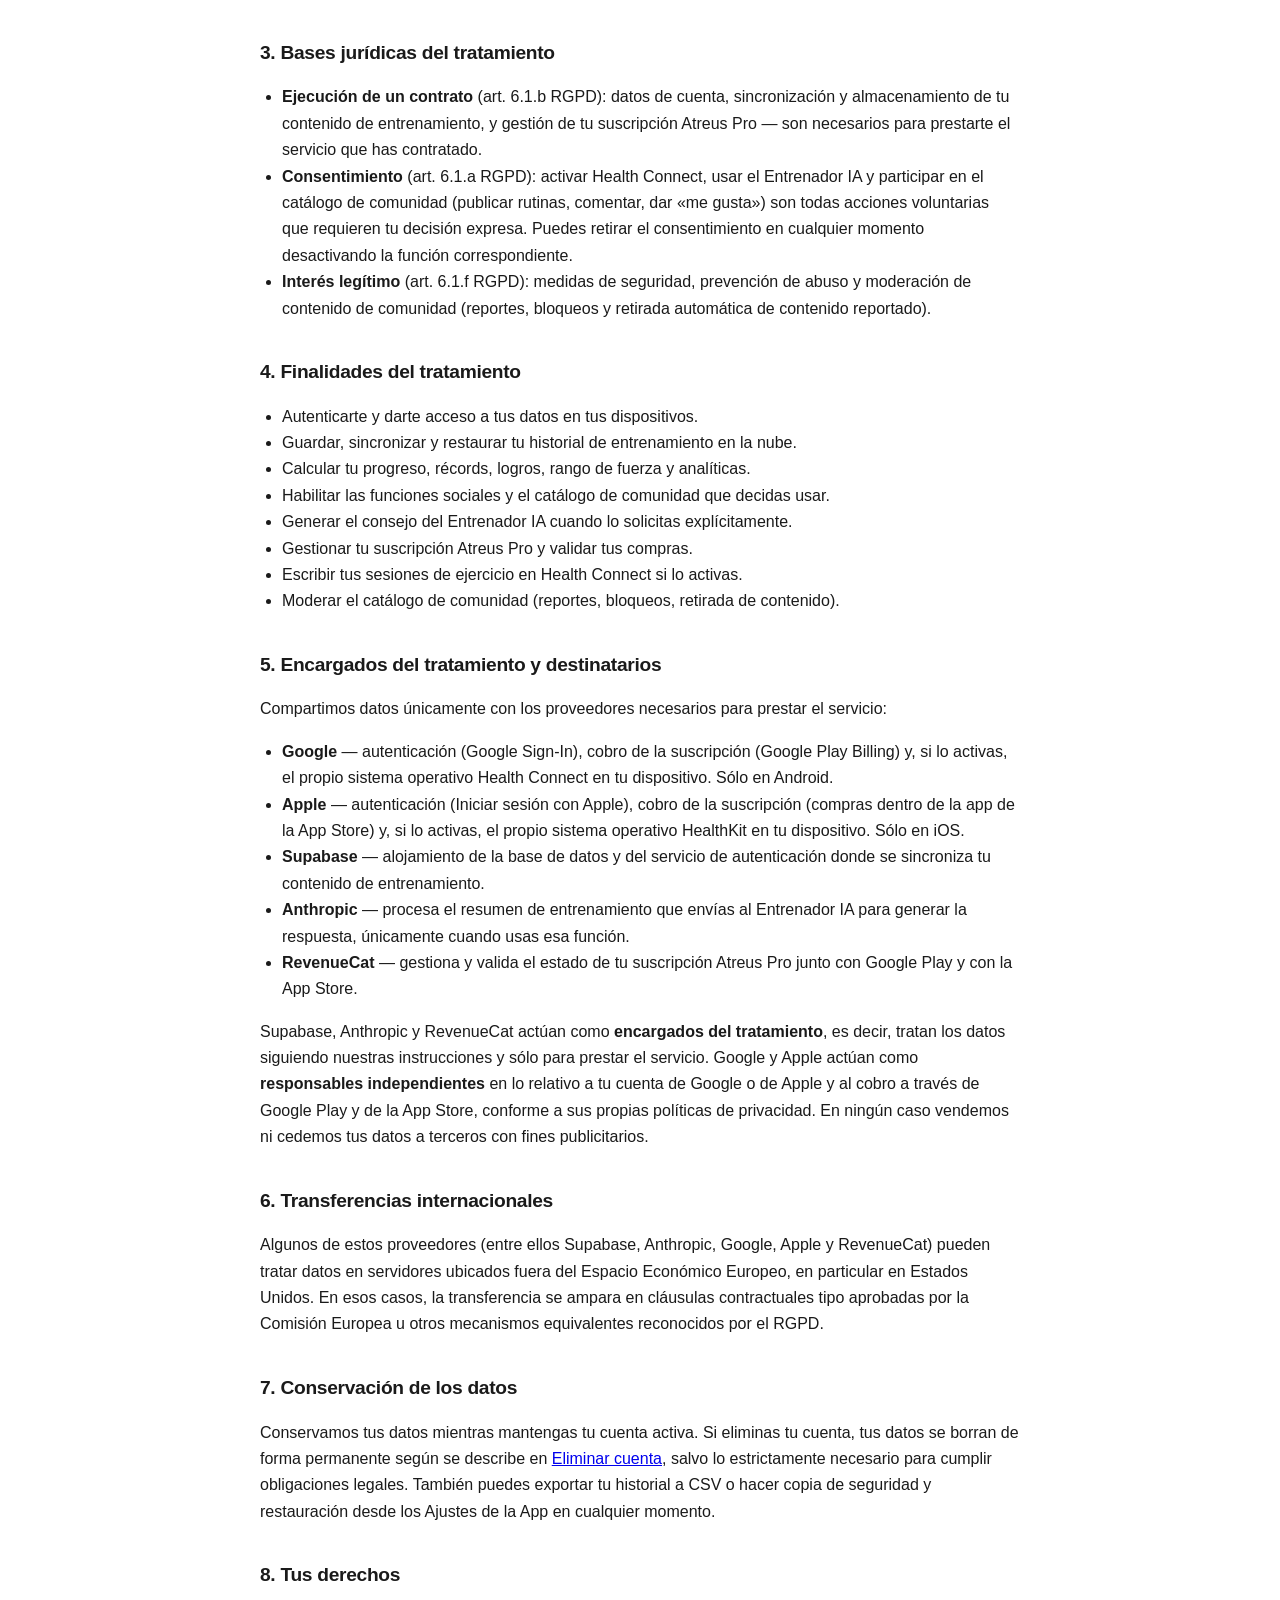
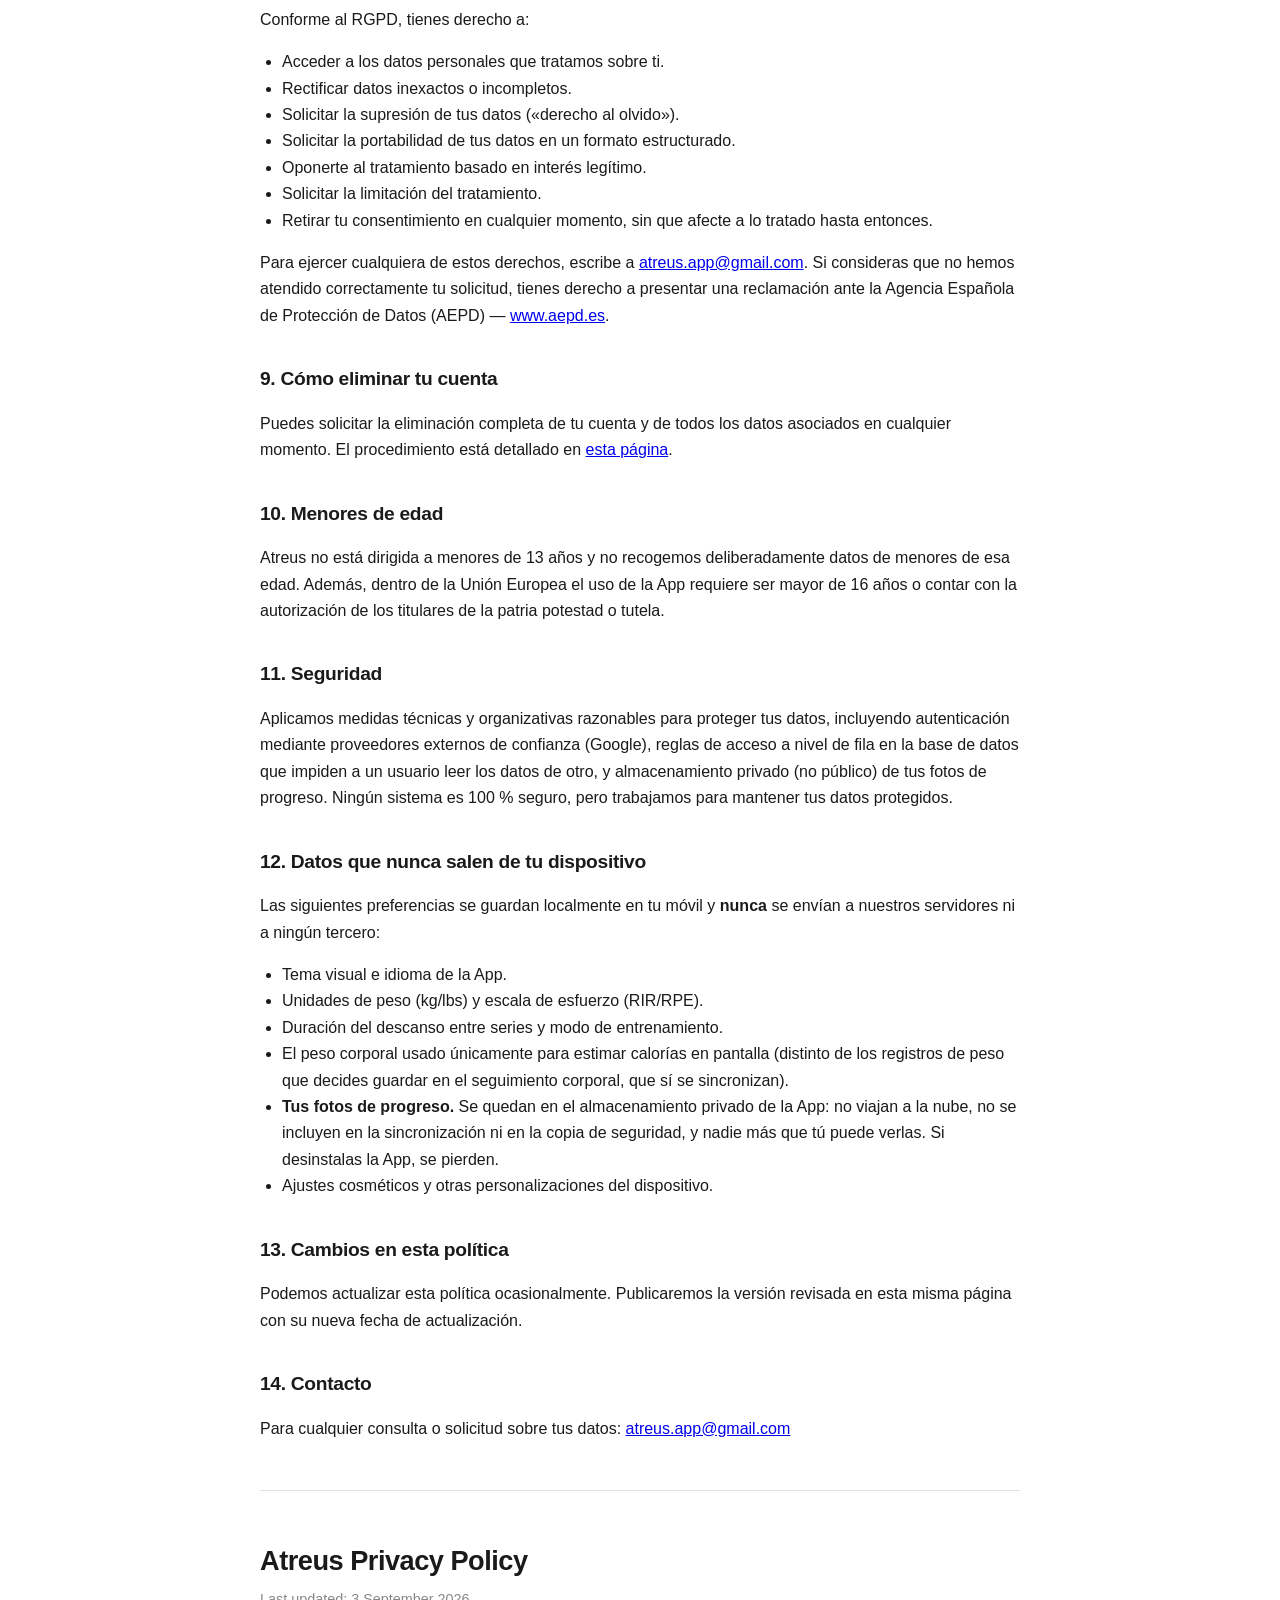
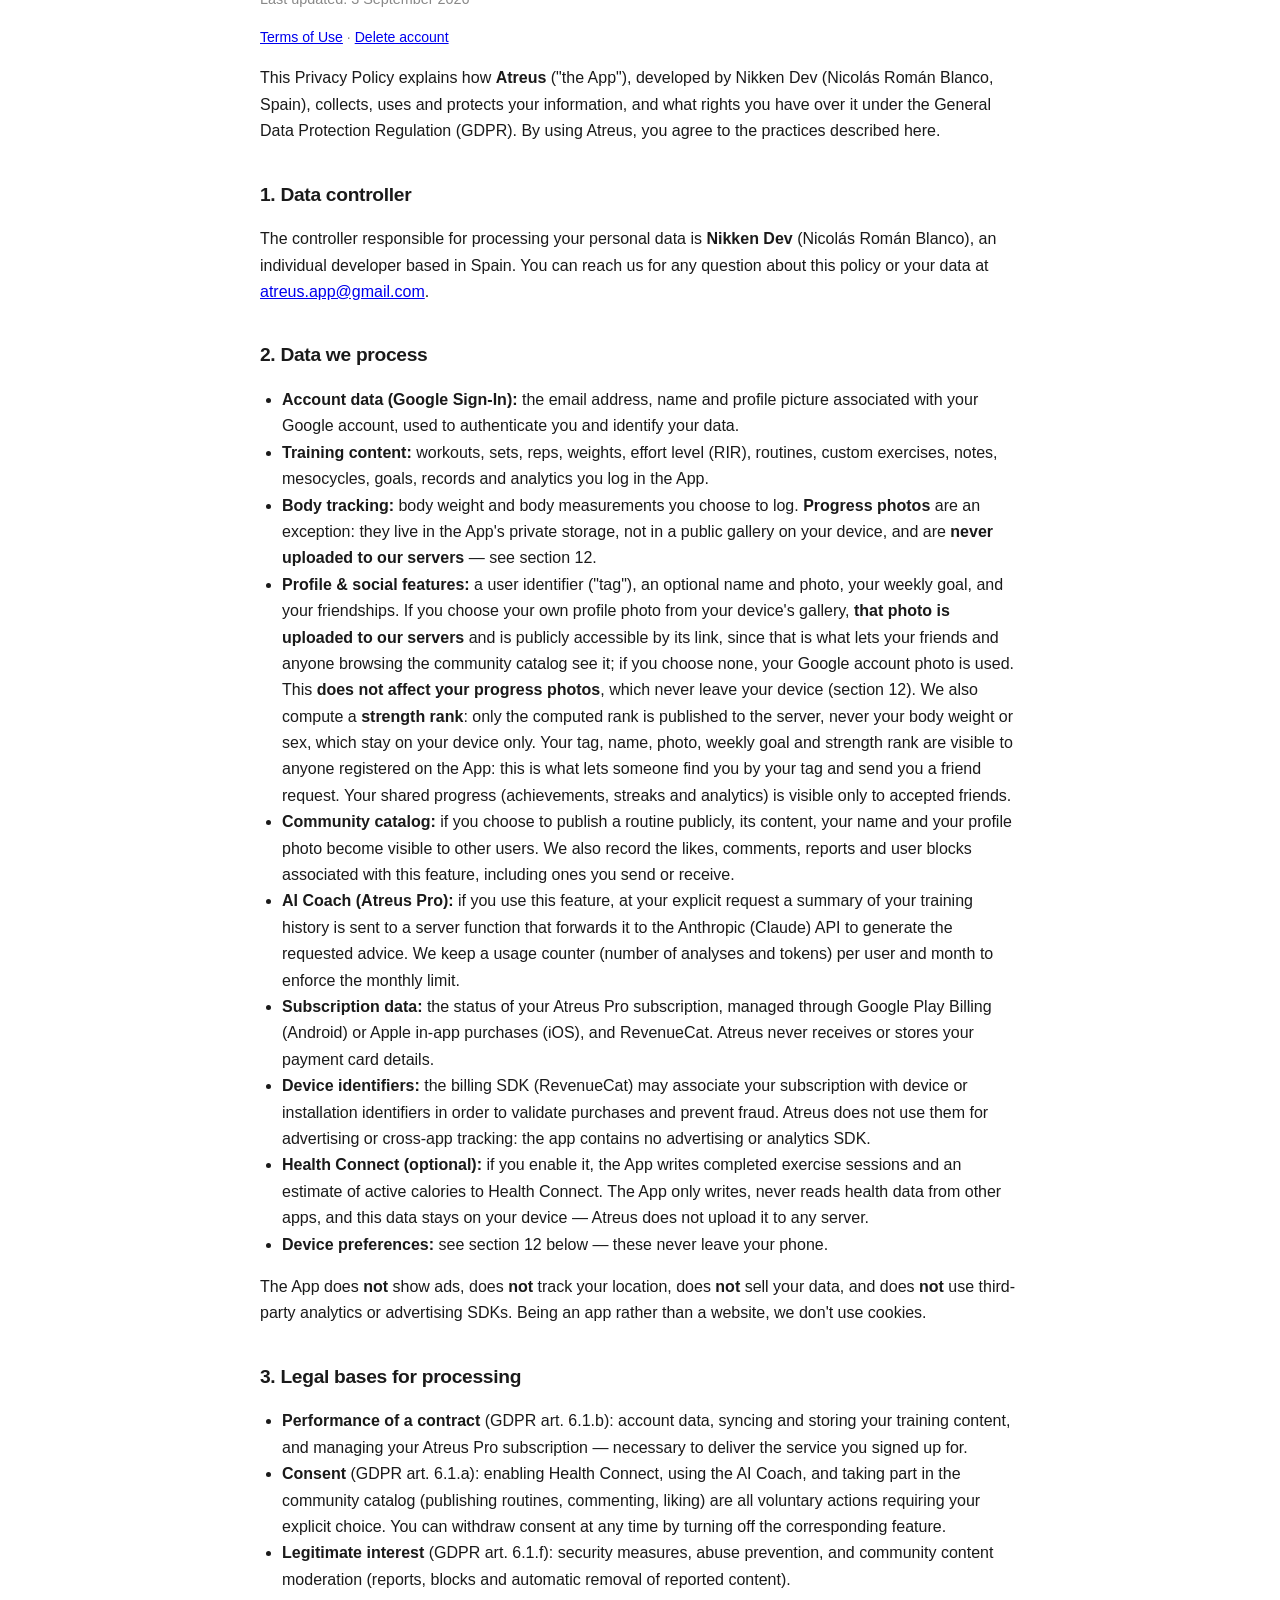
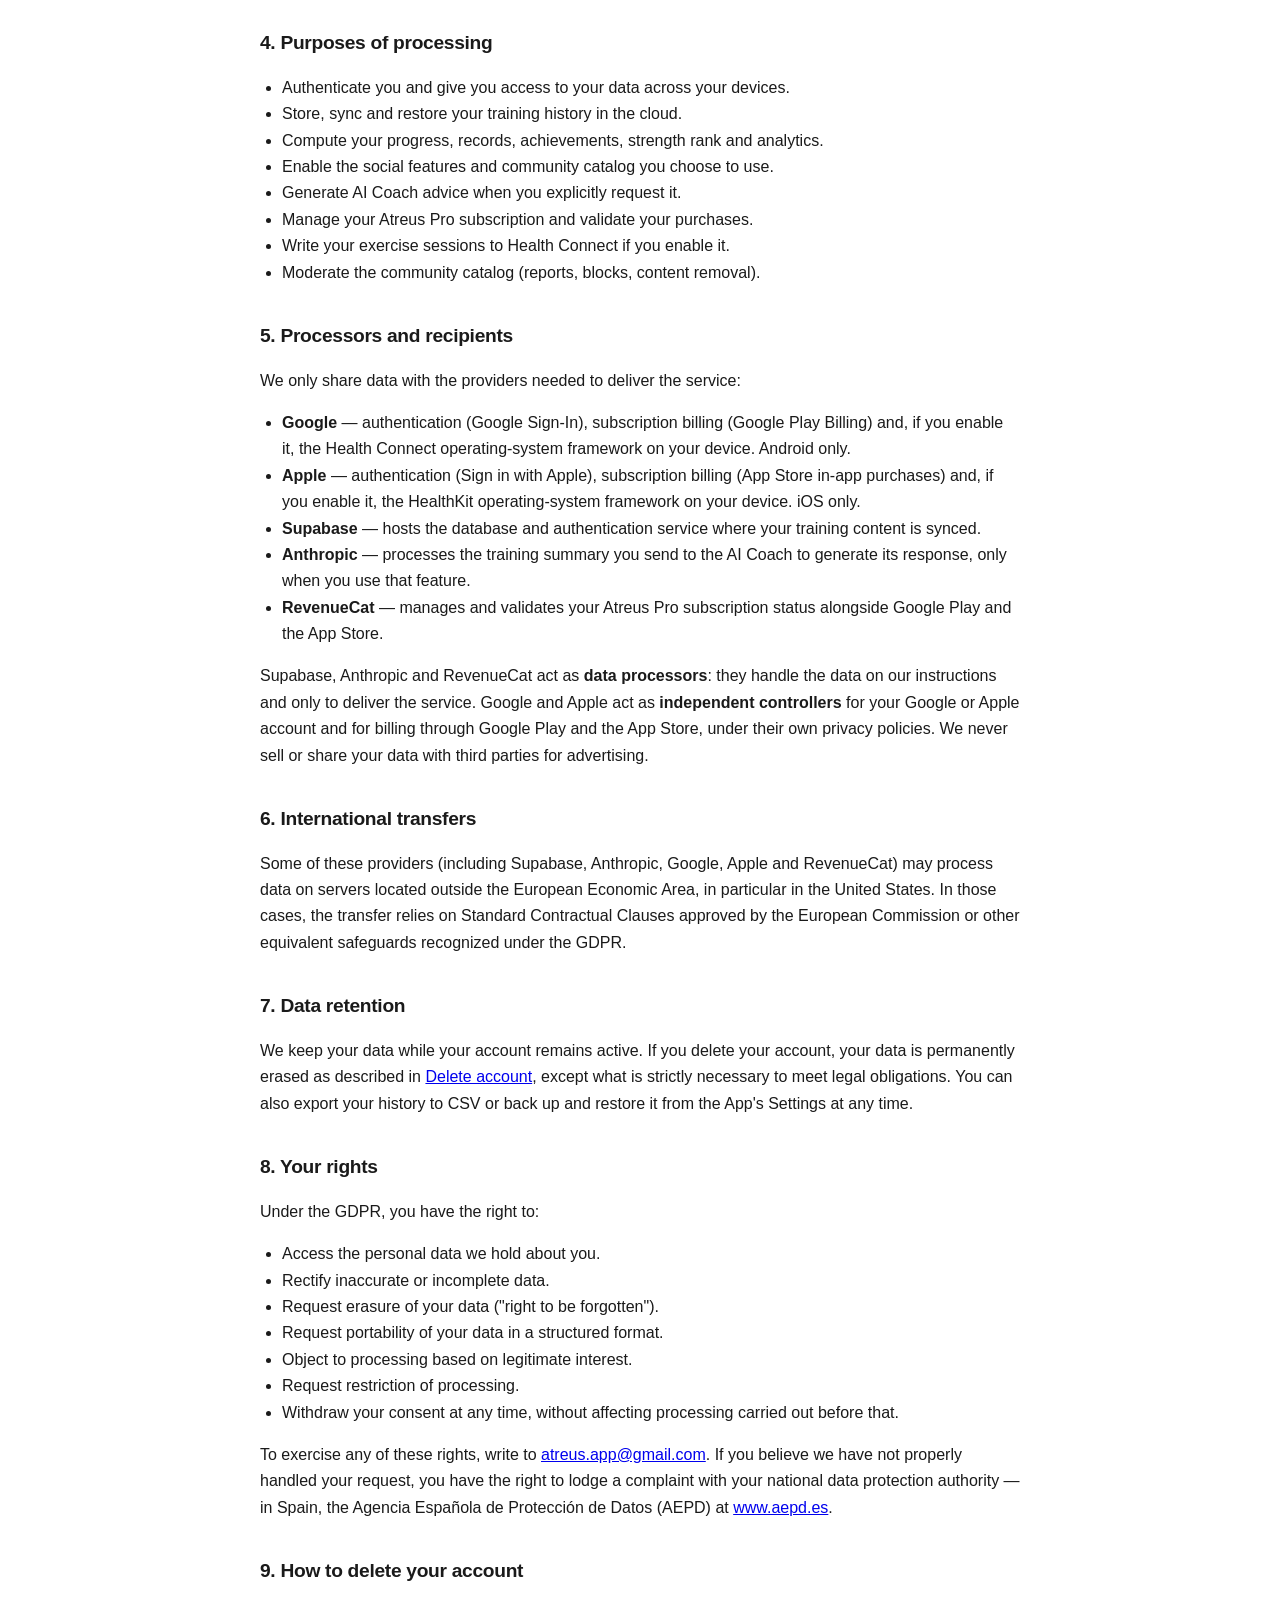
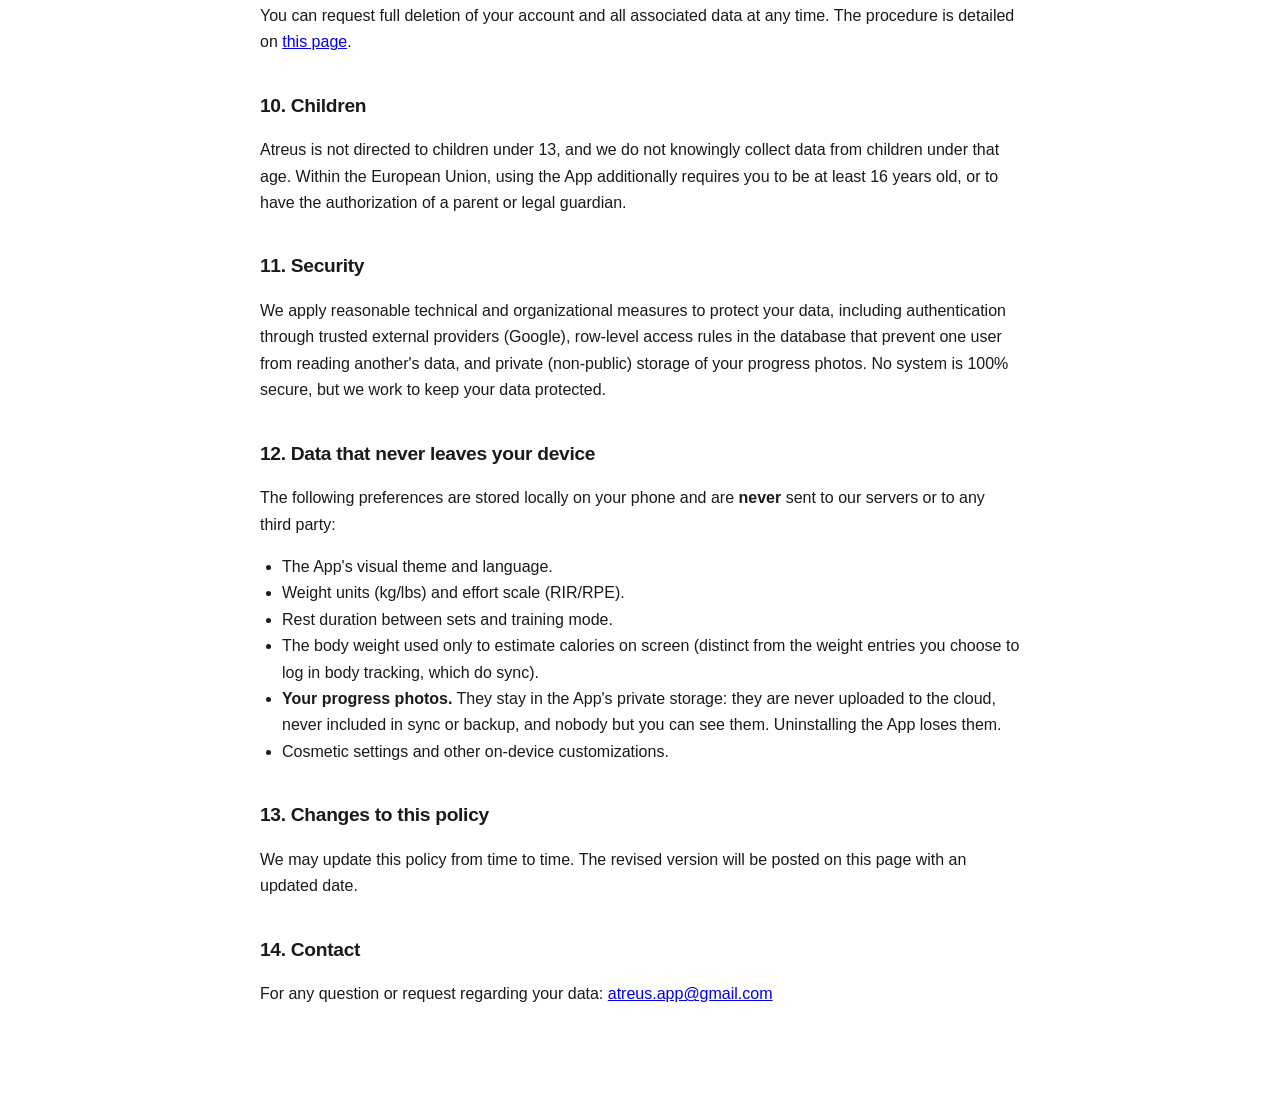
==== commit aba4be55: "La politica declara los identificadores del SDK de facturacion Google Play rechazo el versionCode 49" ====
--- a/index.html
+++ b/index.html
@@ -151,6 +151,12 @@
         de RevenueCat. Atreus no recibe ni almacena datos de tu tarjeta de pago.
       </li>
       <li>
+        <strong>Identificadores del dispositivo:</strong> el SDK de facturación (RevenueCat) puede
+        asociar tu suscripción a identificadores del dispositivo o de la instalación para validar
+        las compras y prevenir el fraude. Atreus no los usa para publicidad ni para seguimiento
+        entre apps: no hay ningún SDK publicitario ni de analítica en la aplicación.
+      </li>
+      <li>
         <strong>Health Connect (opcional):</strong> si lo activas, la App escribe en Health Connect
         las sesiones de ejercicio terminadas y una estimación de las calorías activas. La App sólo
         escribe, nunca lee datos de salud de otras apps, y ese dato permanece en tu dispositivo:
@@ -403,6 +409,12 @@
         Atreus never receives or stores your payment card details.
       </li>
       <li>
+        <strong>Device identifiers:</strong> the billing SDK (RevenueCat) may associate your
+        subscription with device or installation identifiers in order to validate purchases and
+        prevent fraud. Atreus does not use them for advertising or cross-app tracking: the app
+        contains no advertising or analytics SDK.
+      </li>
+      <li>
         <strong>Health Connect (optional):</strong> if you enable it, the App writes completed
         exercise sessions and an estimate of active calories to Health Connect. The App only writes,
         never reads health data from other apps, and this data stays on your device — Atreus does
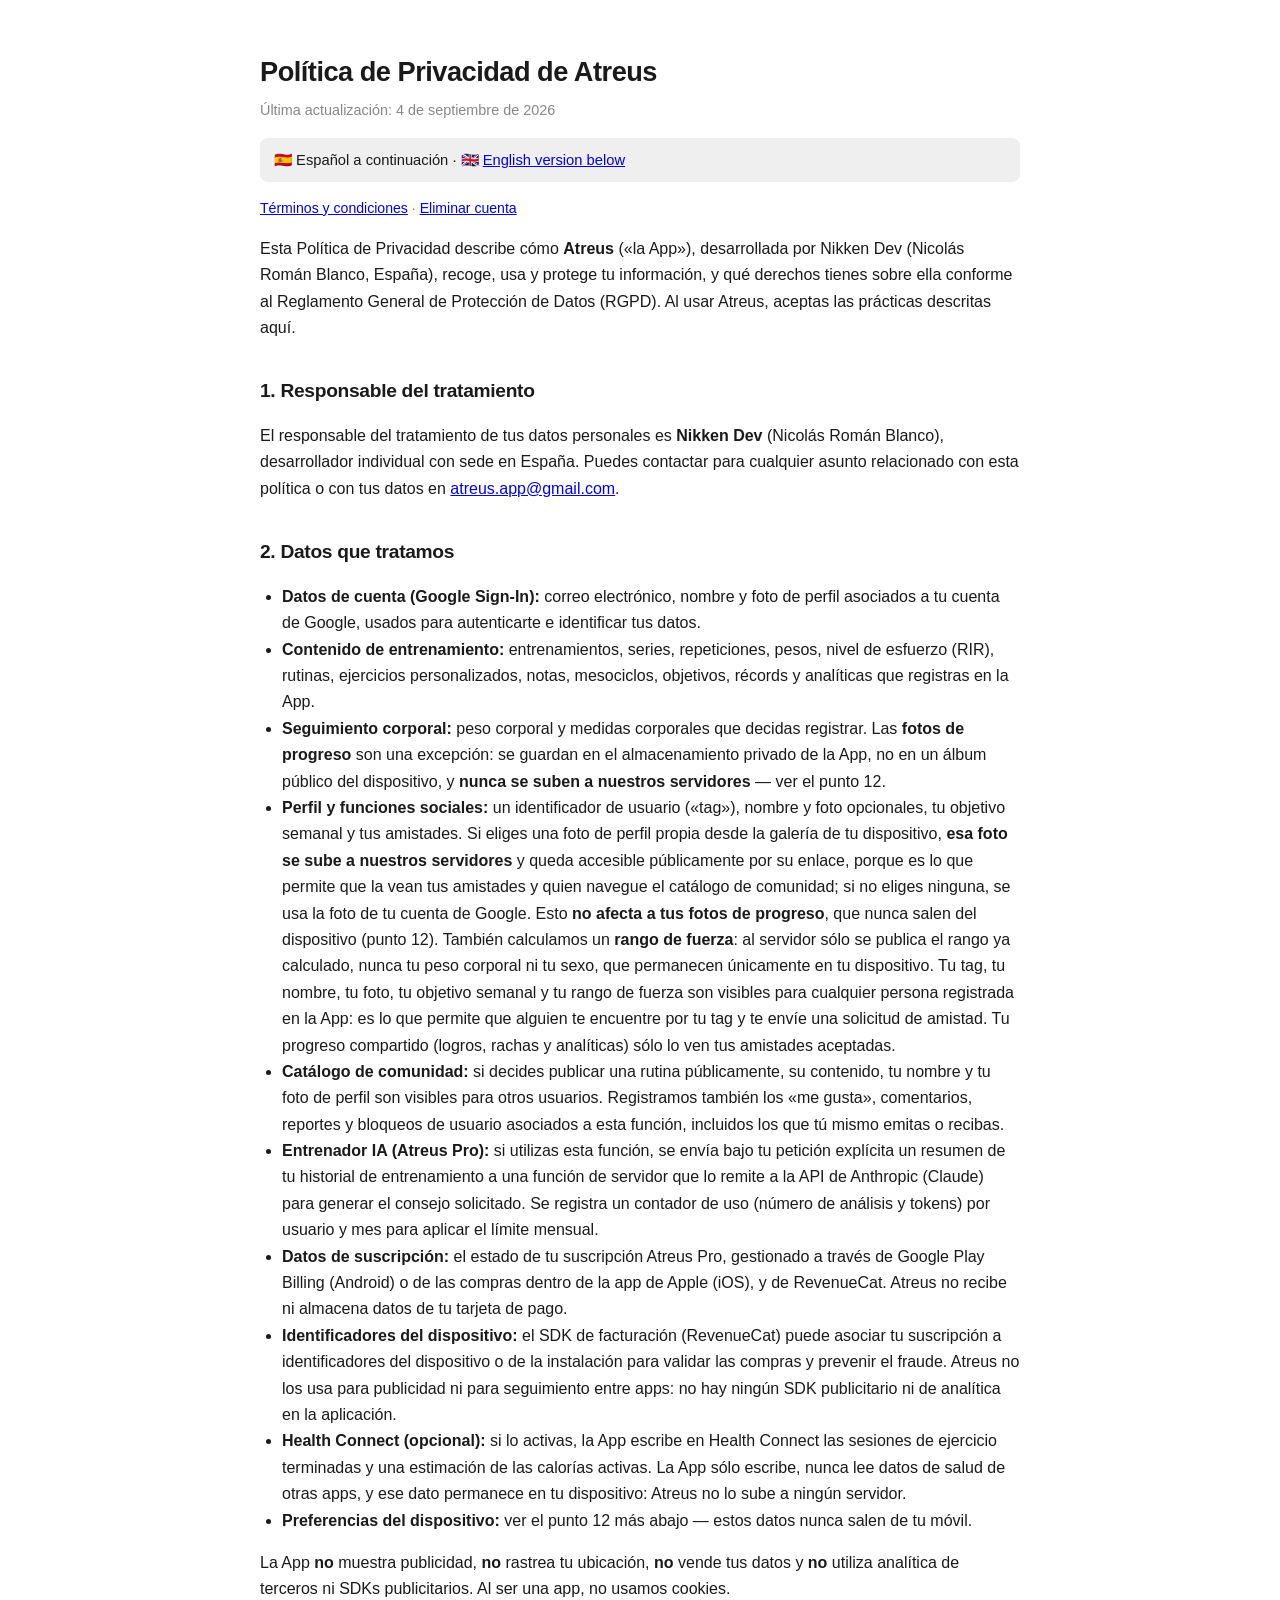
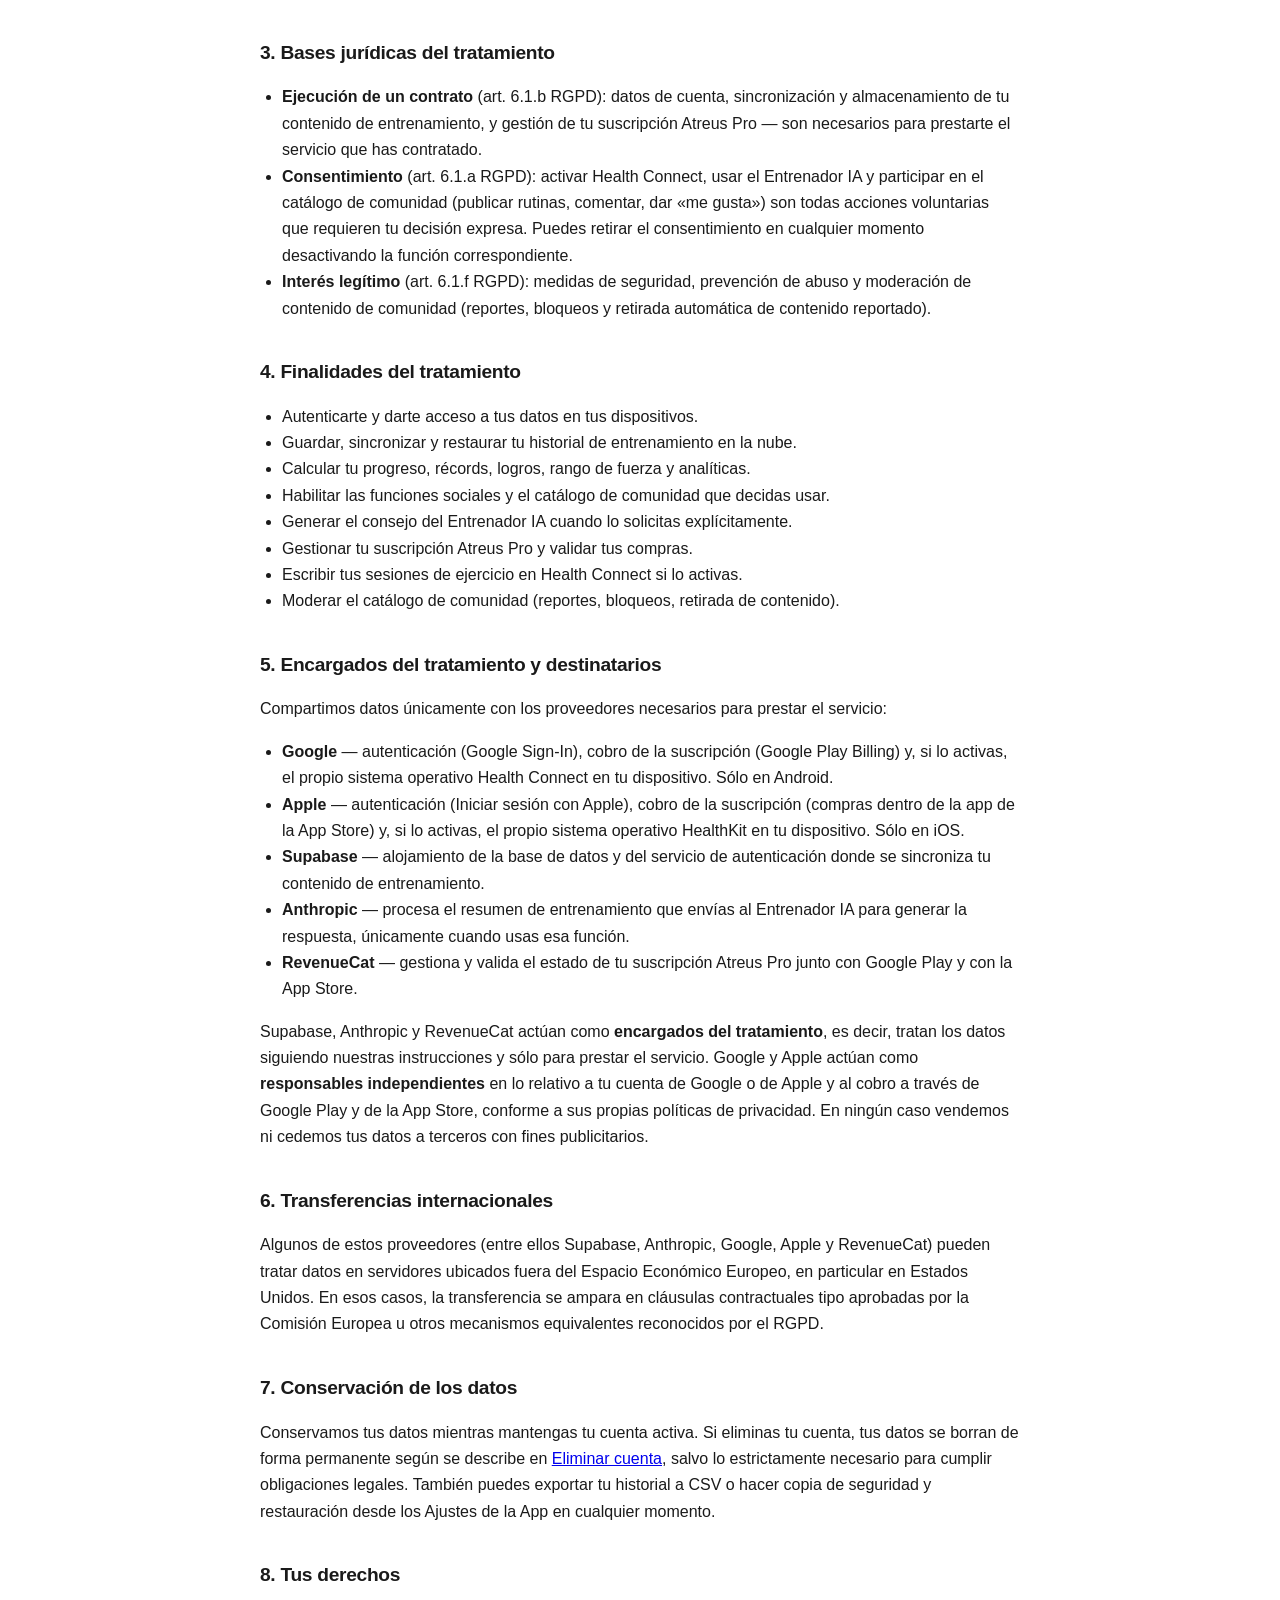
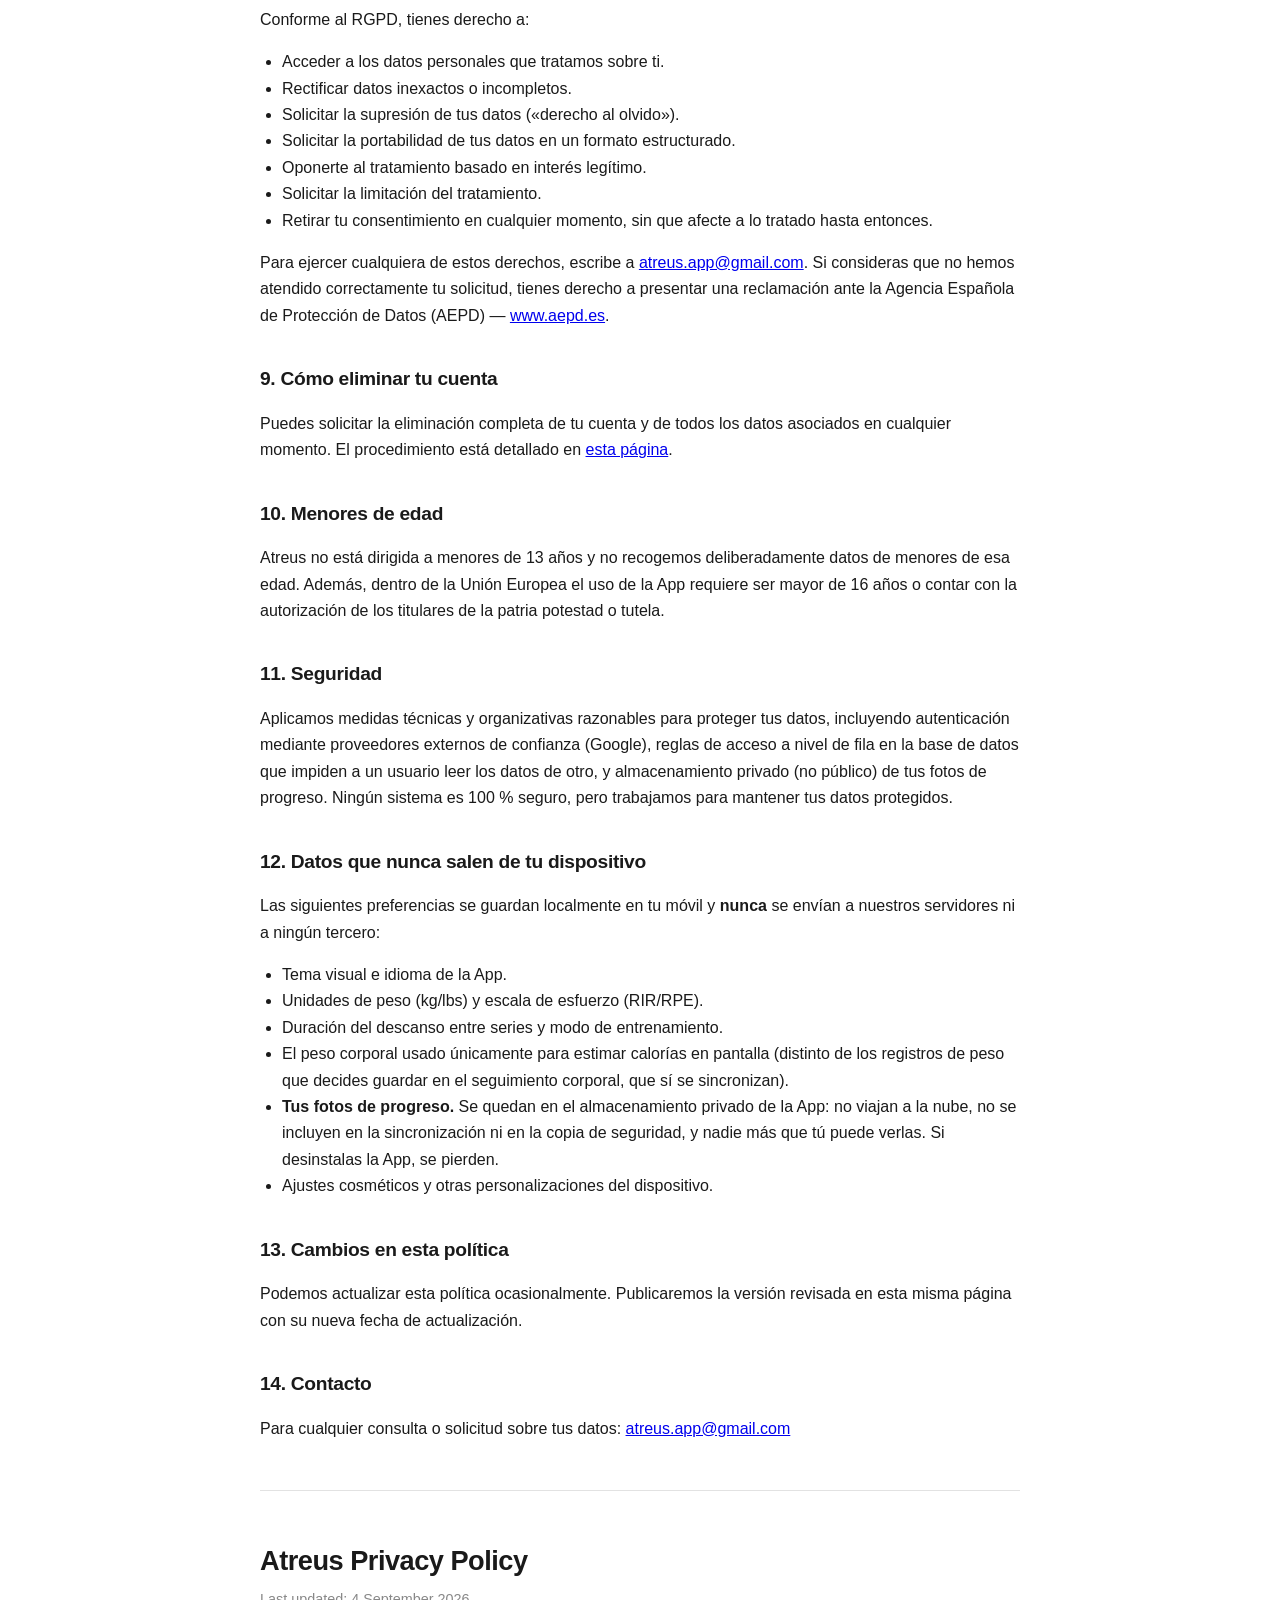
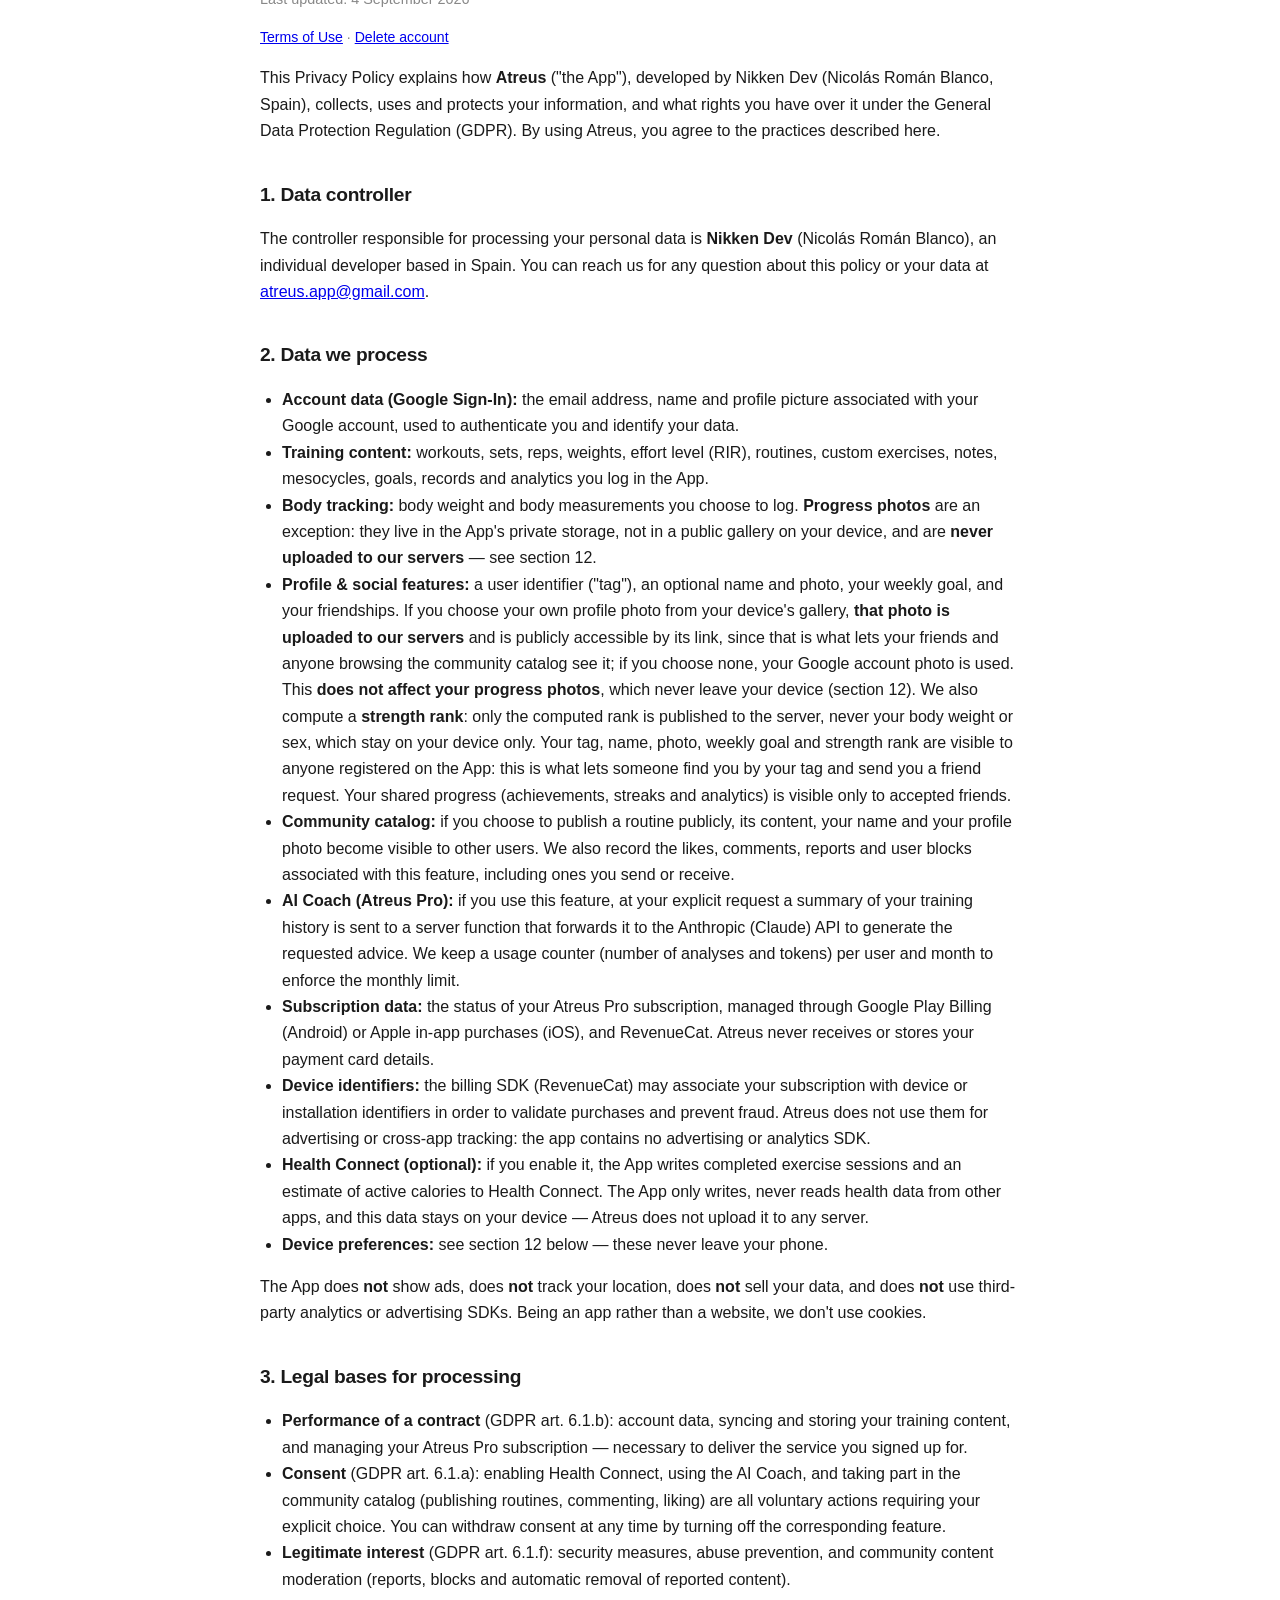
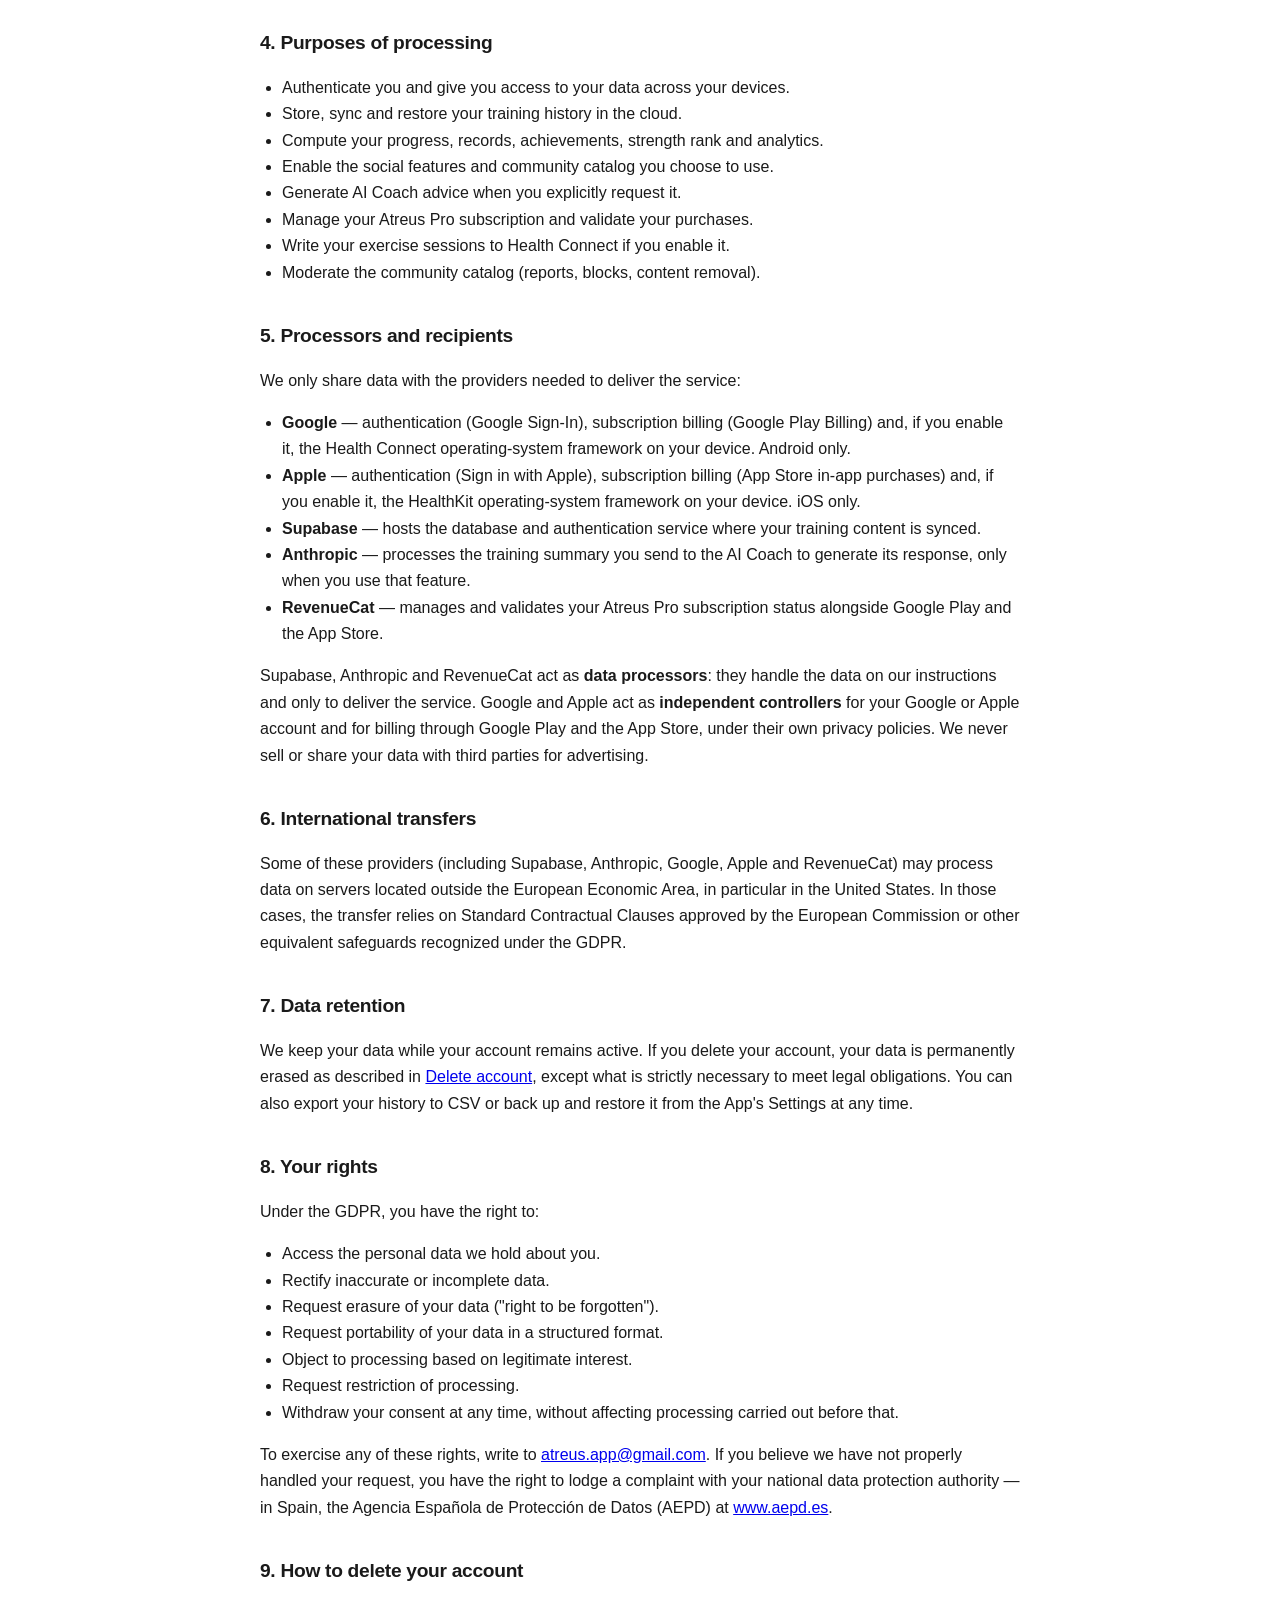
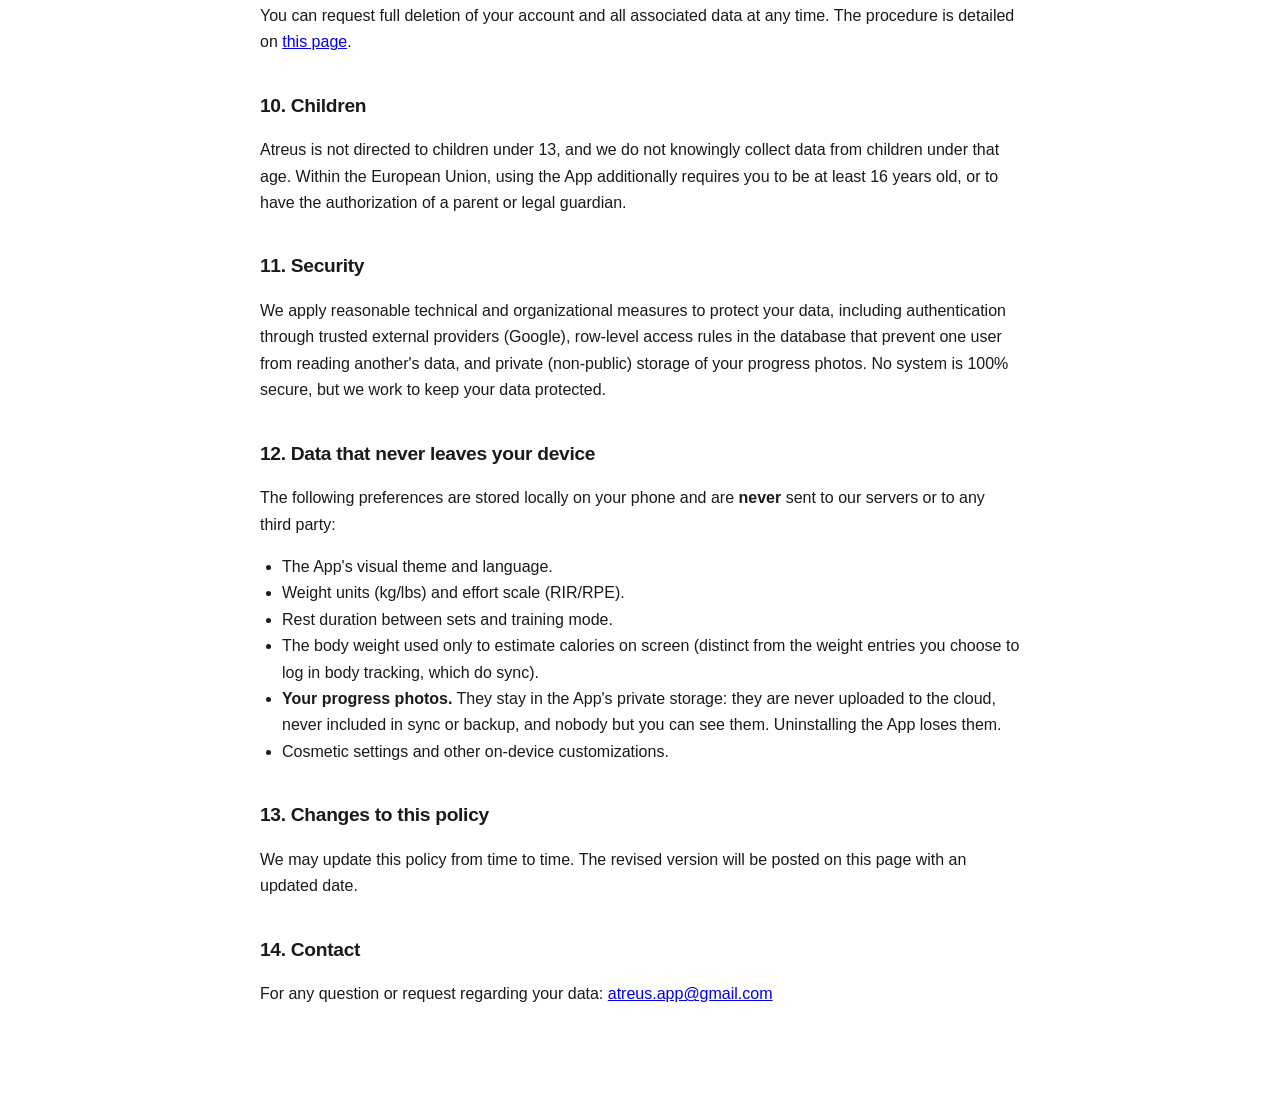
==== commit 84872a12: "La fecha de la politica es la del cambio de identificadores El parrafo de identificadores del SDK de" ====
--- a/index.html
+++ b/index.html
@@ -75,7 +75,7 @@
   <body>
     <!-- ================= ESPAÑOL ================= -->
     <h1>Política de Privacidad de Atreus</h1>
-    <p class="meta">Última actualización: 3 de septiembre de 2026</p>
+    <p class="meta">Última actualización: 4 de septiembre de 2026</p>
 
     <p class="lang-note">
       🇪🇸 Español a continuación · 🇬🇧 <a href="#english">English version below</a>
@@ -339,7 +339,7 @@
 
     <!-- ================= ENGLISH ================= -->
     <h1 id="english">Atreus Privacy Policy</h1>
-    <p class="meta">Last updated: 3 September 2026</p>
+    <p class="meta">Last updated: 4 September 2026</p>
     <p class="nav-links">
       <a href="terms.html">Terms of Use</a> ·
       <a href="delete-account.html">Delete account</a>
